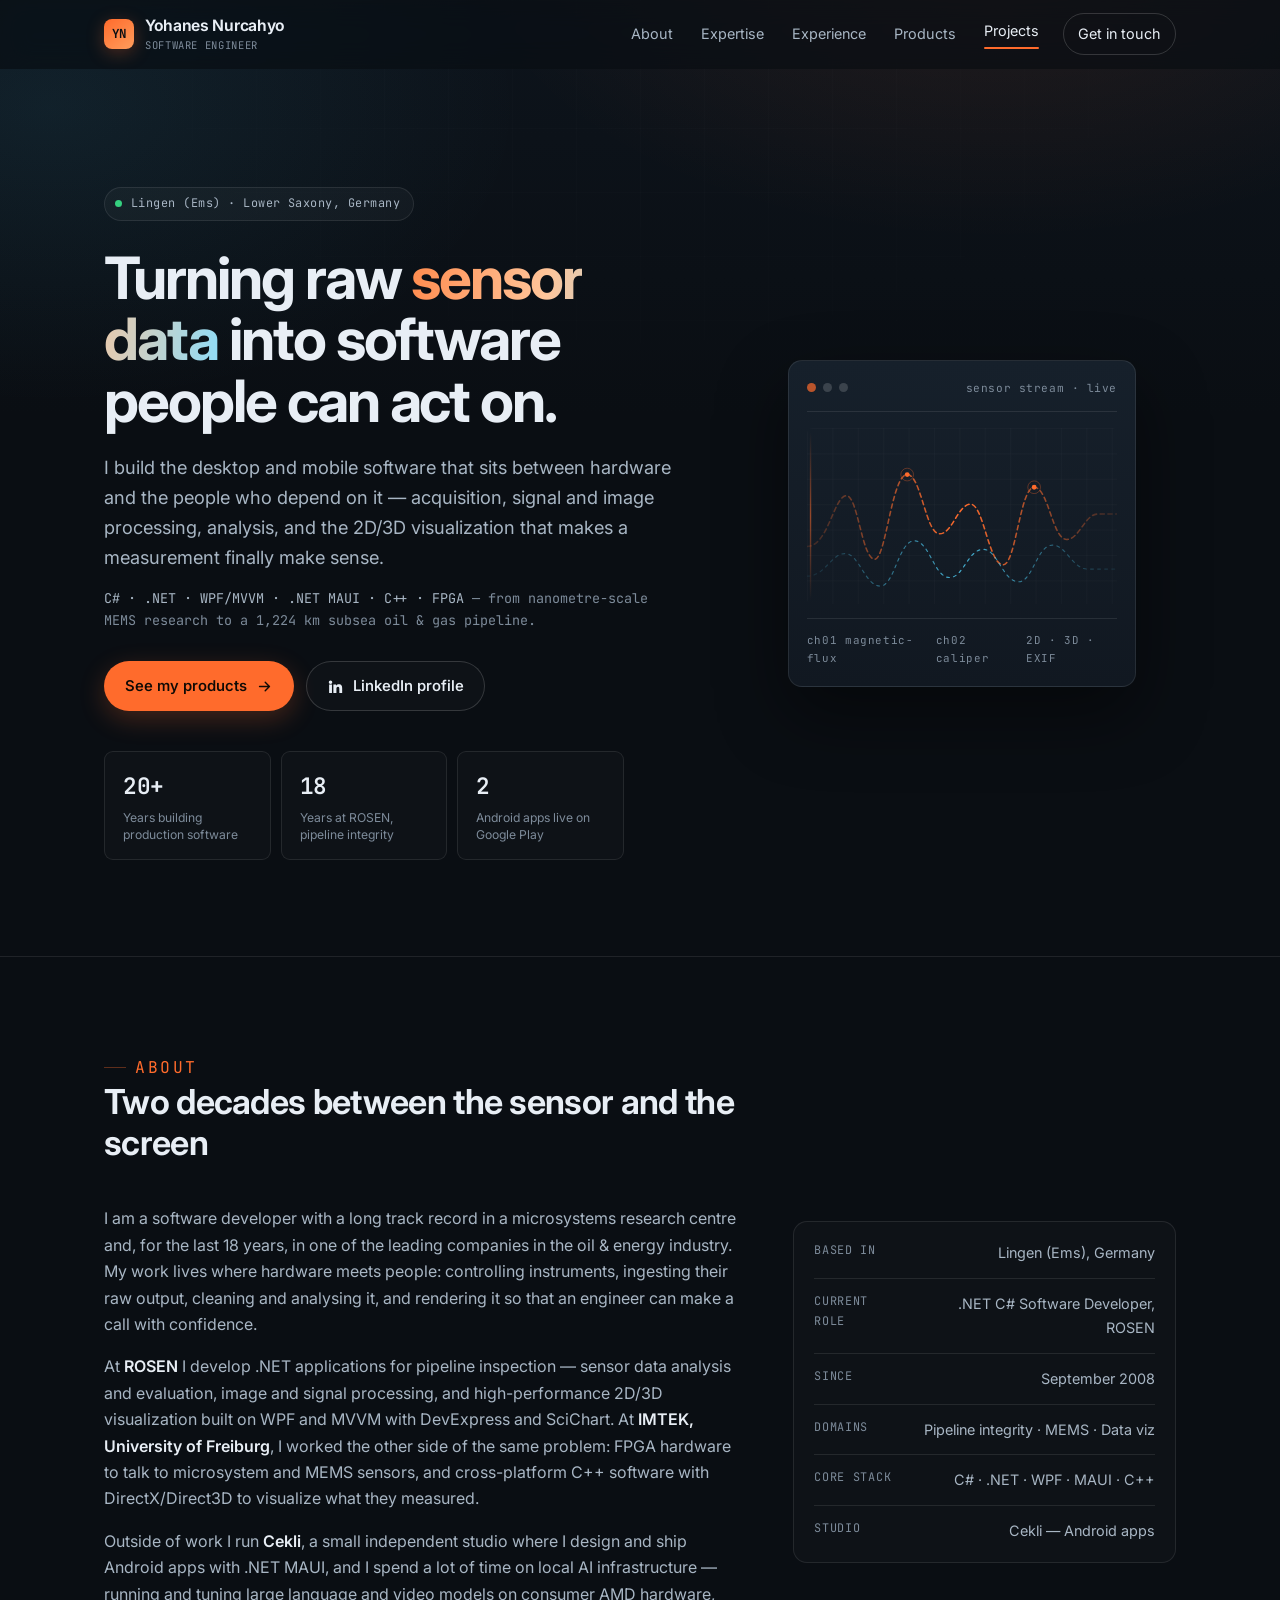
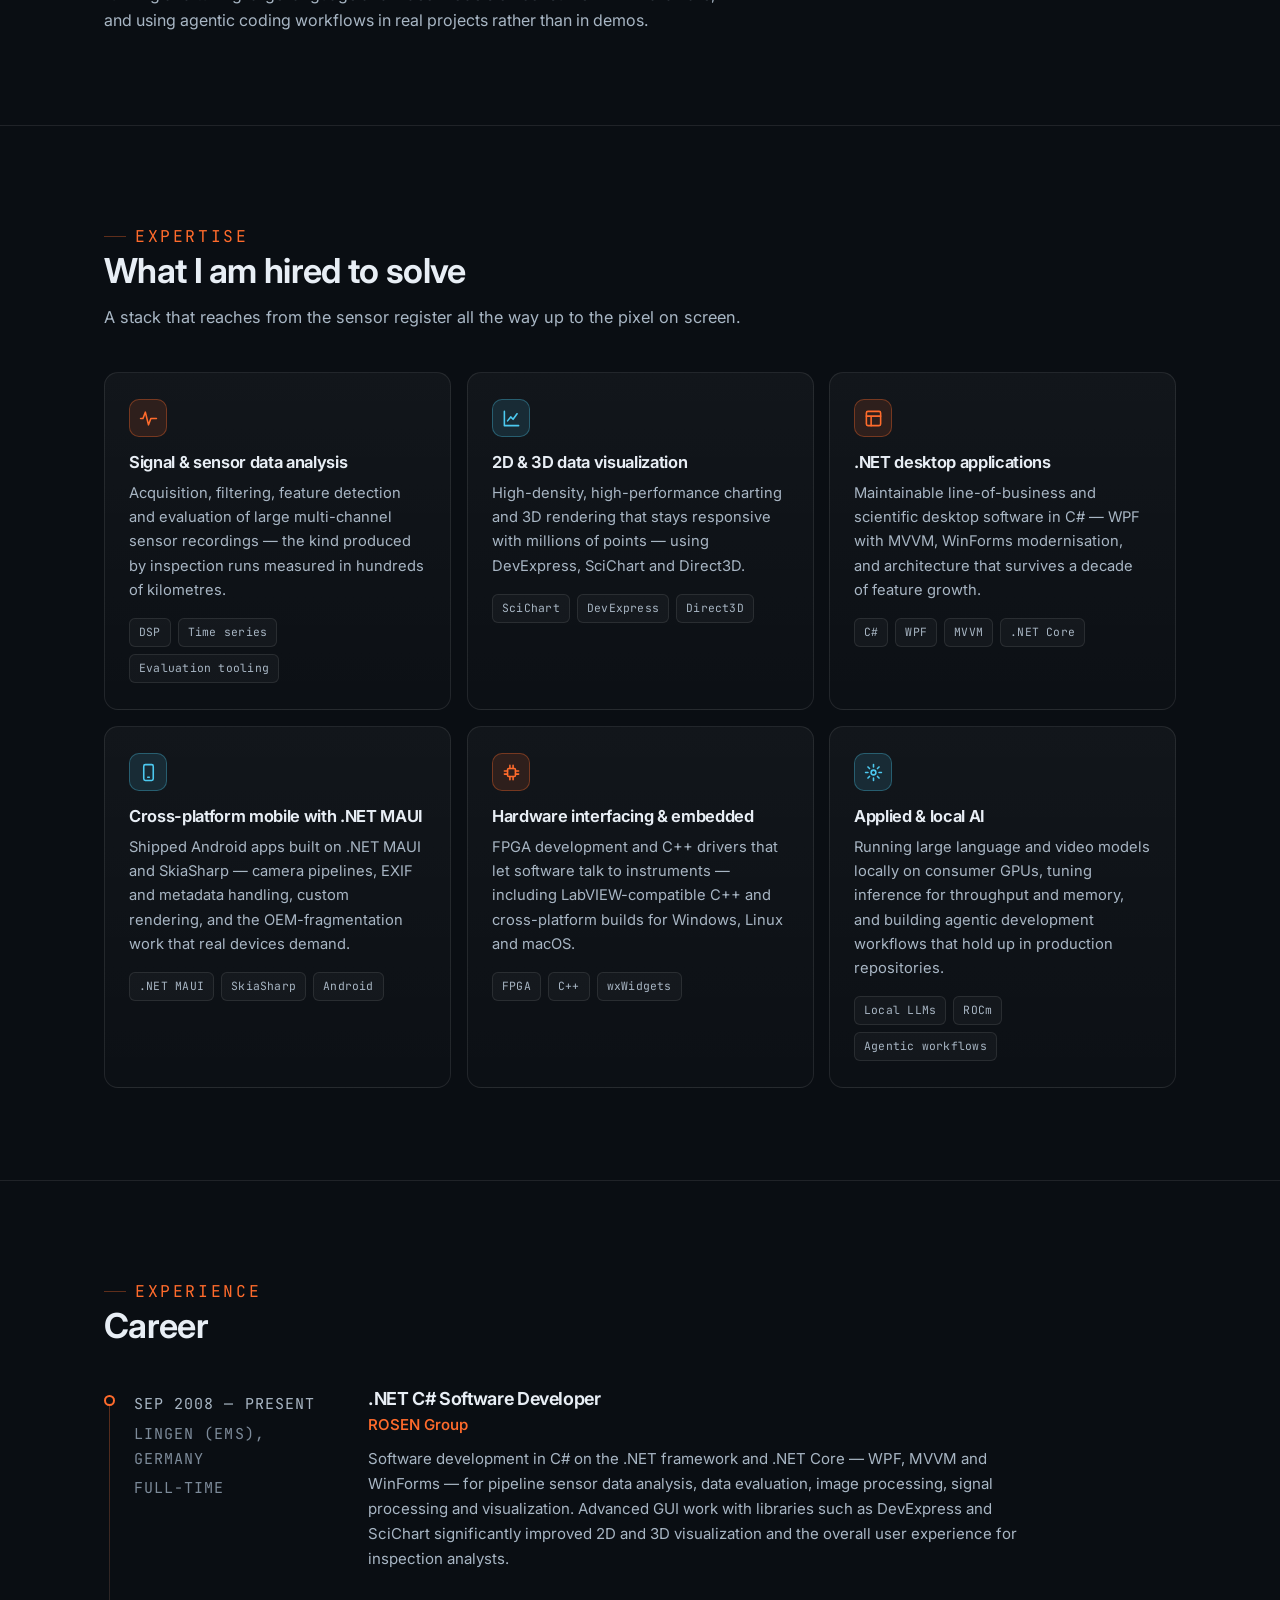
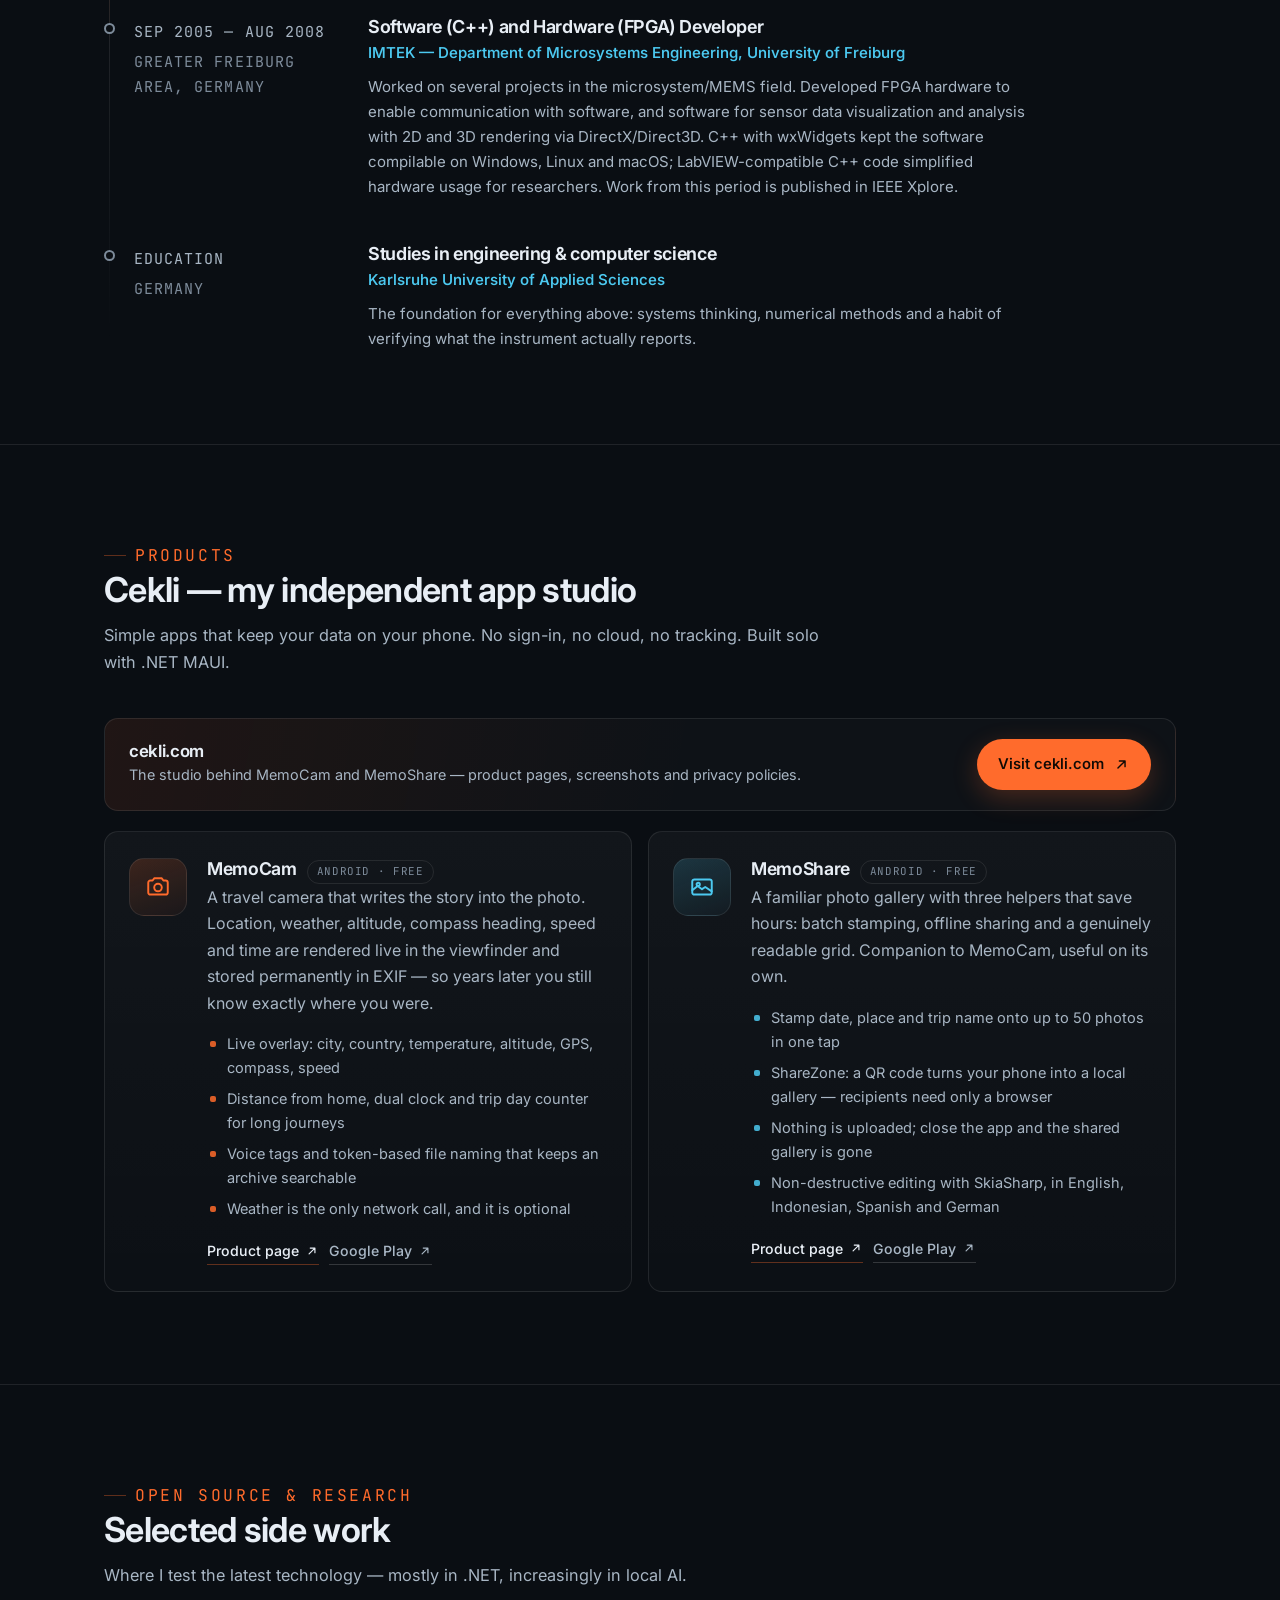
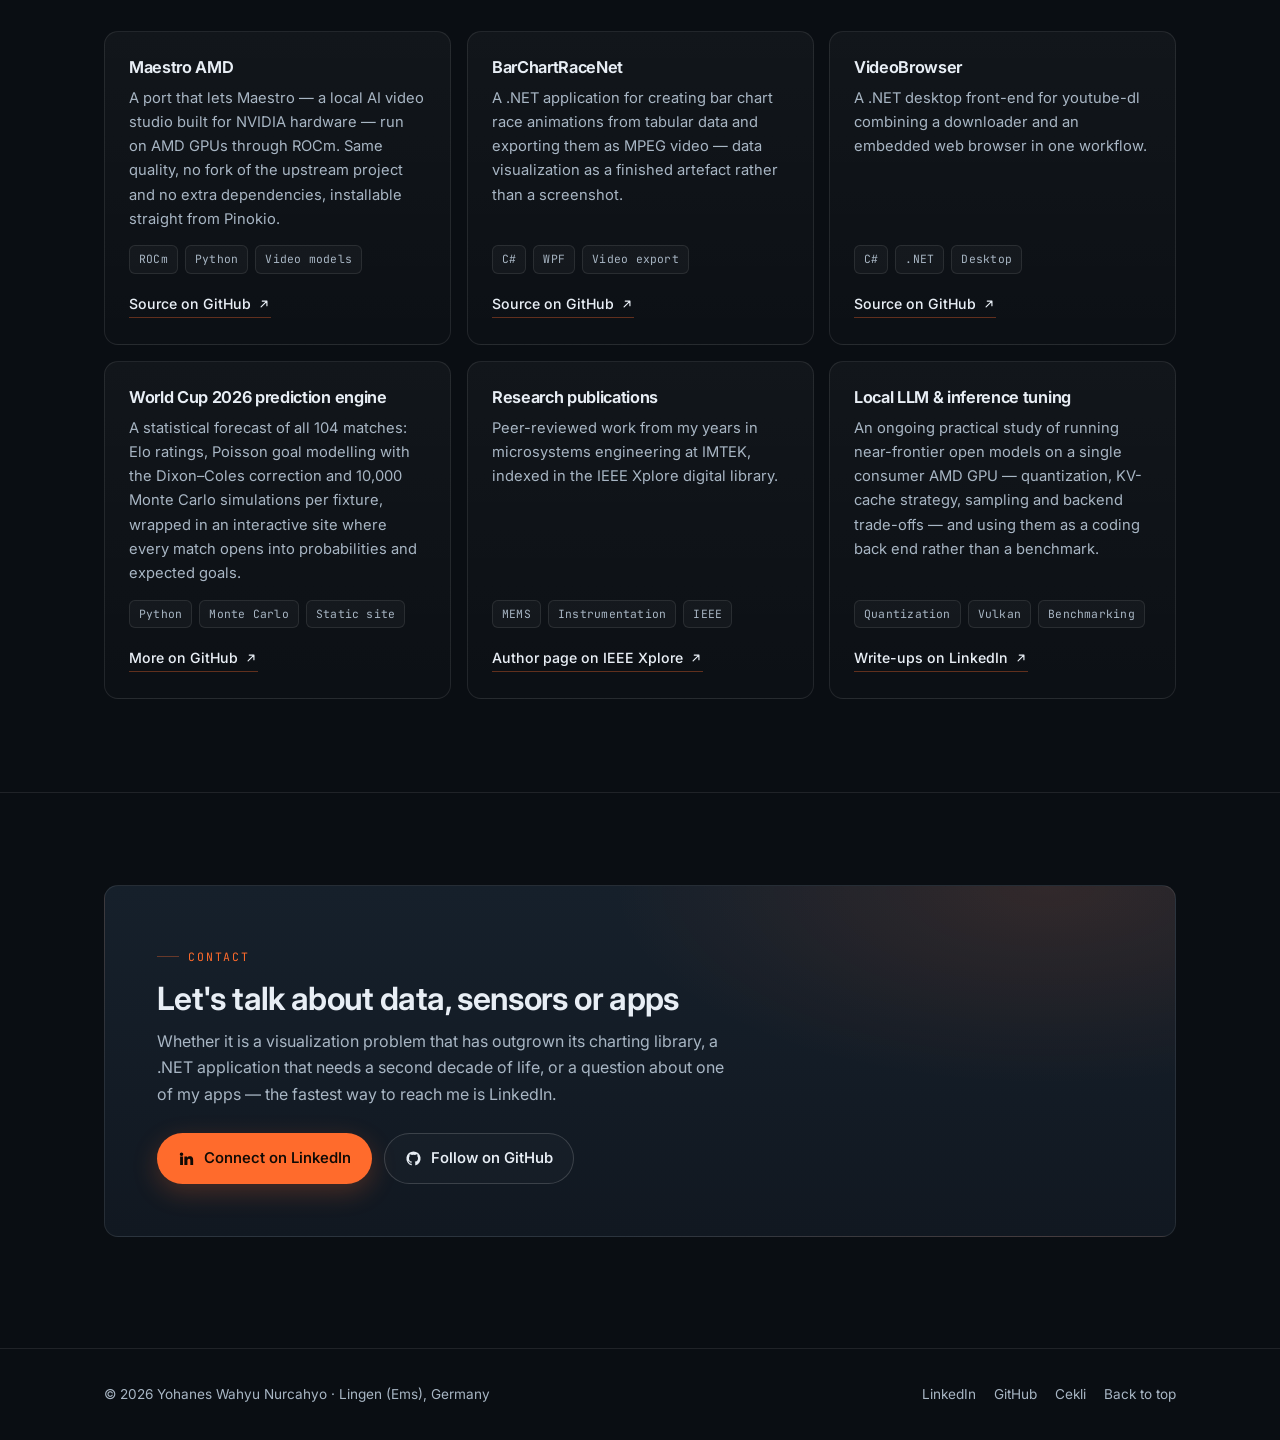
==== docs/index.html @ afea4da3 "Move site into docs/ to match the Pages publishing folder" ====
<!DOCTYPE html>
<html lang="en">
<head>
<meta charset="utf-8">
<meta name="viewport" content="width=device-width, initial-scale=1">
<title>Yohanes Wahyu Nurcahyo — Software Engineer | Data Analytics &amp; Visualization</title>
<meta name="description" content="Yohanes Wahyu Nurcahyo is a software engineer in Lingen (Ems), Germany, with 20+ years in sensor data analysis, signal and image processing, and 2D/3D data visualization with .NET and C#. Creator of the Cekli apps MemoCam and MemoShare.">
<meta name="author" content="Yohanes Wahyu Nurcahyo">
<meta name="theme-color" content="#0a0e13">
<link rel="canonical" href="https://yohanesnurcahyo.com/">

<meta property="og:type" content="website">
<meta property="og:site_name" content="Yohanes Wahyu Nurcahyo">
<meta property="og:title" content="Yohanes Wahyu Nurcahyo — Software Engineer">
<meta property="og:description" content="20+ years turning raw sensor data into software people can act on — from MEMS microsystems to 1,224 km subsea pipeline inspection.">
<meta property="og:url" content="https://yohanesnurcahyo.com/">
<meta name="twitter:card" content="summary_large_image">
<meta name="twitter:title" content="Yohanes Wahyu Nurcahyo — Software Engineer">
<meta name="twitter:description" content="20+ years turning raw sensor data into software people can act on.">

<link rel="icon" href="favicon.svg" type="image/svg+xml">
<link rel="apple-touch-icon" href="favicon.svg">

<link rel="preconnect" href="https://fonts.googleapis.com">
<link rel="preconnect" href="https://fonts.gstatic.com" crossorigin>
<link rel="stylesheet" href="https://fonts.googleapis.com/css2?family=Inter:wght@400;500;600;700&family=JetBrains+Mono:wght@400;500&display=swap">
<link rel="stylesheet" href="styles.css">

<script type="application/ld+json">
{
  "@context": "https://schema.org",
  "@type": "Person",
  "name": "Yohanes Wahyu Nurcahyo",
  "url": "https://yohanesnurcahyo.com/",
  "jobTitle": ".NET C# Software Developer",
  "description": "Software engineer specialising in sensor data analysis, signal and image processing, and 2D/3D data visualization.",
  "address": { "@type": "PostalAddress", "addressLocality": "Lingen (Ems)", "addressRegion": "Lower Saxony", "addressCountry": "DE" },
  "worksFor": { "@type": "Organization", "name": "ROSEN Group" },
  "alumniOf": [
    { "@type": "CollegeOrUniversity", "name": "Karlsruhe University of Applied Sciences" },
    { "@type": "Organization", "name": "IMTEK — Department of Microsystems Engineering, University of Freiburg" }
  ],
  "knowsAbout": ["C#", ".NET", "WPF", "MVVM", ".NET MAUI", "Signal Processing", "Digital Image Processing", "Data Visualization", "C++", "FPGA", "Local LLM inference"],
  "sameAs": [
    "https://www.linkedin.com/in/ynurcahyo/",
    "https://github.com/yoyokits",
    "https://www.cekli.com/",
    "https://ieeexplore.ieee.org/author/37831440200"
  ]
}
</script>
</head>
<body>
<a class="skip-link" href="#main">Skip to content</a>

<header class="site-header" id="siteHeader">
  <div class="wrap">
    <a class="brand" href="#top" aria-label="Yohanes Wahyu Nurcahyo — home">
      <span class="brand-mark" aria-hidden="true">YN</span>
      <span class="brand-text">Yohanes Nurcahyo<small>Software Engineer</small></span>
    </a>

    <button class="nav-toggle" id="navToggle" aria-expanded="false" aria-controls="primaryNav" aria-label="Toggle navigation">
      <span></span>
    </button>

    <nav class="nav" id="primaryNav" aria-label="Primary">
      <a href="#about">About</a>
      <a href="#expertise">Expertise</a>
      <a href="#experience">Experience</a>
      <a href="#products">Products</a>
      <a href="#projects">Projects</a>
      <a class="nav-cta" href="#contact">Get in touch</a>
    </nav>
  </div>
</header>

<main id="main">

  <!-- ===================== HERO ===================== -->
  <section class="hero" id="top">
    <div class="wrap hero-grid">
      <div>
        <p class="status"><span class="dot" aria-hidden="true"></span> Lingen (Ems) · Lower Saxony, Germany</p>

        <h1>Turning raw <span class="grad">sensor data</span> into software people can act on.</h1>

        <p class="hero-lede">
          I build the desktop and mobile software that sits between hardware and the people who
          depend on it — acquisition, signal and image processing, analysis, and the 2D/3D
          visualization that makes a measurement finally make sense.
        </p>

        <p class="hero-sub">
          <span>C# · .NET · WPF/MVVM · .NET MAUI · C++ · FPGA</span> — from nanometre-scale MEMS
          research to a 1,224 km subsea oil &amp; gas pipeline.
        </p>

        <div class="actions">
          <a class="btn btn-primary" href="#products">
            See my products
            <svg viewBox="0 0 24 24" fill="none" stroke="currentColor" stroke-width="2" stroke-linecap="round" stroke-linejoin="round" aria-hidden="true"><path d="M5 12h14M13 6l6 6-6 6"/></svg>
          </a>
          <a class="btn btn-ghost" href="https://www.linkedin.com/in/ynurcahyo/" target="_blank" rel="noopener">
            <svg viewBox="0 0 24 24" fill="currentColor" aria-hidden="true"><path d="M4.98 3.5a2.5 2.5 0 1 1 0 5 2.5 2.5 0 0 1 0-5zM3 9h4v12H3zM9 9h3.8v1.65h.05c.53-.95 1.83-1.95 3.77-1.95 4.03 0 4.78 2.5 4.78 5.75V21h-4v-5.6c0-1.34-.03-3.06-1.9-3.06-1.9 0-2.2 1.45-2.2 2.96V21H9z"/></svg>
            LinkedIn profile
          </a>
        </div>

        <div class="stats">
          <div class="stat"><b>20+</b><span>Years building production software</span></div>
          <div class="stat"><b>18</b><span>Years at ROSEN, pipeline integrity</span></div>
          <div class="stat"><b>2</b><span>Android apps live on Google Play</span></div>
        </div>
      </div>

      <figure class="hero-visual" aria-labelledby="visCaption">
        <div class="vis-bar" aria-hidden="true">
          <i></i><i></i><i></i>
          <em>sensor&nbsp;stream · live</em>
        </div>

        <svg class="scan" viewBox="0 0 440 250" role="img" aria-label="Stylised illustration of two sensor signal traces being scanned across a measurement grid">
          <defs>
            <linearGradient id="gTrace" x1="0" y1="0" x2="1" y2="0">
              <stop offset="0%" stop-color="#ff6b2c" stop-opacity="0.15"/>
              <stop offset="50%" stop-color="#ff6b2c"/>
              <stop offset="100%" stop-color="#ff6b2c" stop-opacity="0.15"/>
            </linearGradient>
            <linearGradient id="gTrace2" x1="0" y1="0" x2="1" y2="0">
              <stop offset="0%" stop-color="#4cc9f0" stop-opacity="0.1"/>
              <stop offset="50%" stop-color="#4cc9f0"/>
              <stop offset="100%" stop-color="#4cc9f0" stop-opacity="0.1"/>
            </linearGradient>
            <linearGradient id="gSweep" x1="0" y1="0" x2="0" y2="1">
              <stop offset="0%" stop-color="#ff6b2c" stop-opacity="0"/>
              <stop offset="50%" stop-color="#ff6b2c" stop-opacity="0.55"/>
              <stop offset="100%" stop-color="#ff6b2c" stop-opacity="0"/>
            </linearGradient>
            <pattern id="pGrid" width="36" height="36" patternUnits="userSpaceOnUse">
              <path d="M36 0H0v36" fill="none" stroke="rgba(255,255,255,0.06)" stroke-width="1"/>
            </pattern>
          </defs>

          <rect x="0" y="0" width="440" height="250" fill="url(#pGrid)" rx="8"/>

          <path class="trace-1" d="M0 168 C 30 168, 38 96, 56 96 C 72 96, 78 186, 96 186 C 112 186, 120 66, 142 66 C 162 66, 168 150, 188 150 C 206 150, 214 108, 232 108 C 250 108, 258 194, 278 194 C 296 194, 302 84, 322 84 C 342 84, 348 158, 368 158 C 386 158, 394 122, 412 122 L 440 122"
                fill="none" stroke="url(#gTrace)" stroke-width="2.2" stroke-linecap="round" stroke-dasharray="6 5"/>

          <path class="trace-2" d="M0 210 C 26 210, 34 178, 54 178 C 74 178, 82 224, 104 224 C 124 224, 130 160, 152 160 C 174 160, 180 212, 202 212 C 222 212, 228 172, 250 172 C 270 172, 278 218, 300 218 C 320 218, 326 166, 348 166 C 368 166, 376 200, 398 200 L 440 200"
                fill="none" stroke="url(#gTrace2)" stroke-width="1.6" stroke-linecap="round" stroke-dasharray="4 6" opacity="0.85"/>

          <g fill="#ff6b2c">
            <circle cx="142" cy="66" r="3.4"/><circle cx="322" cy="84" r="3.4"/>
          </g>
          <g fill="none" stroke="rgba(255,107,44,0.45)" stroke-width="1">
            <circle cx="142" cy="66" r="9"/><circle cx="322" cy="84" r="9"/>
          </g>

          <rect class="sweep" x="4" y="6" width="2" height="238" fill="url(#gSweep)"/>
        </svg>

        <figcaption id="visCaption">
          <span>ch01 magnetic-flux</span><span>ch02 caliper</span><span>2D · 3D · EXIF</span>
        </figcaption>
      </figure>
    </div>
  </section>

  <!-- ===================== ABOUT ===================== -->
  <section class="section" id="about">
    <div class="wrap">
      <div class="section-head">
        <p class="eyebrow">About</p>
        <h2>Two decades between the sensor and the screen</h2>
      </div>

      <div class="about-grid">
        <div class="about-body">
          <p>
            I am a software developer with a long track record in a microsystems research centre and,
            for the last 18 years, in one of the leading companies in the oil &amp; energy industry.
            My work lives where hardware meets people: controlling instruments, ingesting their raw
            output, cleaning and analysing it, and rendering it so that an engineer can make a call
            with confidence.
          </p>
          <p>
            At <strong>ROSEN</strong> I develop .NET applications for pipeline inspection — sensor data
            analysis and evaluation, image and signal processing, and high-performance 2D/3D
            visualization built on WPF and MVVM with DevExpress and SciChart. At
            <strong>IMTEK, University of Freiburg</strong>, I worked the other side of the same problem:
            FPGA hardware to talk to microsystem and MEMS sensors, and cross-platform C++ software with
            DirectX/Direct3D to visualize what they measured.
          </p>
          <p>
            Outside of work I run <strong>Cekli</strong>, a small independent studio where I design and
            ship Android apps with .NET MAUI, and I spend a lot of time on local AI infrastructure —
            running and tuning large language and video models on consumer AMD hardware, and using
            agentic coding workflows in real projects rather than in demos.
          </p>
        </div>

        <dl class="facts">
          <div><dt>Based in</dt><dd>Lingen (Ems), Germany</dd></div>
          <div><dt>Current role</dt><dd>.NET C# Software Developer, ROSEN</dd></div>
          <div><dt>Since</dt><dd>September 2008</dd></div>
          <div><dt>Domains</dt><dd>Pipeline integrity · MEMS · Data viz</dd></div>
          <div><dt>Core stack</dt><dd>C# · .NET · WPF · MAUI · C++</dd></div>
          <div><dt>Studio</dt><dd>Cekli — Android apps</dd></div>
        </dl>
      </div>
    </div>
  </section>

  <!-- ===================== EXPERTISE ===================== -->
  <section class="section" id="expertise">
    <div class="wrap">
      <div class="section-head">
        <p class="eyebrow">Expertise</p>
        <h2>What I am hired to solve</h2>
        <p>A stack that reaches from the sensor register all the way up to the pixel on screen.</p>
      </div>

      <div class="cards">
        <article class="card reveal">
          <div class="card-icon" aria-hidden="true"><svg viewBox="0 0 24 24" fill="none" stroke="currentColor" stroke-width="2" stroke-linecap="round" stroke-linejoin="round"><path d="M2 12h3l3-8 4 16 3-8h7"/></svg></div>
          <h3>Signal &amp; sensor data analysis</h3>
          <p>Acquisition, filtering, feature detection and evaluation of large multi-channel sensor recordings — the kind produced by inspection runs measured in hundreds of kilometres.</p>
          <div class="tags"><span class="tag">DSP</span><span class="tag">Time series</span><span class="tag">Evaluation tooling</span></div>
        </article>

        <article class="card alt reveal">
          <div class="card-icon" aria-hidden="true"><svg viewBox="0 0 24 24" fill="none" stroke="currentColor" stroke-width="2" stroke-linecap="round" stroke-linejoin="round"><path d="M3 3v18h18"/><path d="M7 15l4-5 3 3 5-7"/></svg></div>
          <h3>2D &amp; 3D data visualization</h3>
          <p>High-density, high-performance charting and 3D rendering that stays responsive with millions of points — using DevExpress, SciChart and Direct3D.</p>
          <div class="tags"><span class="tag">SciChart</span><span class="tag">DevExpress</span><span class="tag">Direct3D</span></div>
        </article>

        <article class="card reveal">
          <div class="card-icon" aria-hidden="true"><svg viewBox="0 0 24 24" fill="none" stroke="currentColor" stroke-width="2" stroke-linecap="round" stroke-linejoin="round"><rect x="3" y="3" width="18" height="18" rx="2"/><path d="M3 9h18M9 21V9"/></svg></div>
          <h3>.NET desktop applications</h3>
          <p>Maintainable line-of-business and scientific desktop software in C# — WPF with MVVM, WinForms modernisation, and architecture that survives a decade of feature growth.</p>
          <div class="tags"><span class="tag">C#</span><span class="tag">WPF</span><span class="tag">MVVM</span><span class="tag">.NET Core</span></div>
        </article>

        <article class="card alt reveal">
          <div class="card-icon" aria-hidden="true"><svg viewBox="0 0 24 24" fill="none" stroke="currentColor" stroke-width="2" stroke-linecap="round" stroke-linejoin="round"><rect x="6" y="2" width="12" height="20" rx="2"/><path d="M11 18h2"/></svg></div>
          <h3>Cross-platform mobile with .NET MAUI</h3>
          <p>Shipped Android apps built on .NET MAUI and SkiaSharp — camera pipelines, EXIF and metadata handling, custom rendering, and the OEM-fragmentation work that real devices demand.</p>
          <div class="tags"><span class="tag">.NET MAUI</span><span class="tag">SkiaSharp</span><span class="tag">Android</span></div>
        </article>

        <article class="card reveal">
          <div class="card-icon" aria-hidden="true"><svg viewBox="0 0 24 24" fill="none" stroke="currentColor" stroke-width="2" stroke-linecap="round" stroke-linejoin="round"><rect x="7" y="7" width="10" height="10" rx="1.5"/><path d="M10 3v4M14 3v4M10 17v4M14 17v4M3 10h4M3 14h4M17 10h4M17 14h4"/></svg></div>
          <h3>Hardware interfacing &amp; embedded</h3>
          <p>FPGA development and C++ drivers that let software talk to instruments — including LabVIEW-compatible C++ and cross-platform builds for Windows, Linux and macOS.</p>
          <div class="tags"><span class="tag">FPGA</span><span class="tag">C++</span><span class="tag">wxWidgets</span></div>
        </article>

        <article class="card alt reveal">
          <div class="card-icon" aria-hidden="true"><svg viewBox="0 0 24 24" fill="none" stroke="currentColor" stroke-width="2" stroke-linecap="round" stroke-linejoin="round"><circle cx="12" cy="12" r="3"/><path d="M12 2v3M12 19v3M2 12h3M19 12h3M5 5l2 2M17 17l2 2M19 5l-2 2M7 17l-2 2"/></svg></div>
          <h3>Applied &amp; local AI</h3>
          <p>Running large language and video models locally on consumer GPUs, tuning inference for throughput and memory, and building agentic development workflows that hold up in production repositories.</p>
          <div class="tags"><span class="tag">Local LLMs</span><span class="tag">ROCm</span><span class="tag">Agentic workflows</span></div>
        </article>
      </div>
    </div>
  </section>

  <!-- ===================== EXPERIENCE ===================== -->
  <section class="section" id="experience">
    <div class="wrap">
      <div class="section-head">
        <p class="eyebrow">Experience</p>
        <h2>Career</h2>
      </div>

      <div class="timeline">
        <article class="tl-item reveal">
          <p class="tl-meta"><span>Sep 2008 — Present</span><span>Lingen (Ems), Germany</span><span>Full-time</span></p>
          <div class="tl-body">
            <h3>.NET C# Software Developer</h3>
            <p class="tl-org">ROSEN Group</p>
            <p>
              Software development in C# on the .NET framework and .NET Core — WPF, MVVM and WinForms —
              for pipeline sensor data analysis, data evaluation, image processing, signal processing and
              visualization. Advanced GUI work with libraries such as DevExpress and SciChart significantly
              improved 2D and 3D visualization and the overall user experience for inspection analysts.
            </p>
          </div>
        </article>

        <article class="tl-item past reveal">
          <p class="tl-meta"><span>Sep 2005 — Aug 2008</span><span>Greater Freiburg Area, Germany</span></p>
          <div class="tl-body">
            <h3>Software (C++) and Hardware (FPGA) Developer</h3>
            <p class="tl-org">IMTEK — Department of Microsystems Engineering, University of Freiburg</p>
            <p>
              Worked on several projects in the microsystem/MEMS field. Developed FPGA hardware to enable
              communication with software, and software for sensor data visualization and analysis with 2D
              and 3D rendering via DirectX/Direct3D. C++ with wxWidgets kept the software compilable on
              Windows, Linux and macOS; LabVIEW-compatible C++ code simplified hardware usage for
              researchers. Work from this period is published in IEEE Xplore.
            </p>
          </div>
        </article>

        <article class="tl-item past reveal">
          <p class="tl-meta"><span>Education</span><span>Germany</span></p>
          <div class="tl-body">
            <h3>Studies in engineering &amp; computer science</h3>
            <p class="tl-org">Karlsruhe University of Applied Sciences</p>
            <p>The foundation for everything above: systems thinking, numerical methods and a habit of verifying what the instrument actually reports.</p>
          </div>
        </article>
      </div>
    </div>
  </section>

  <!-- ===================== PRODUCTS ===================== -->
  <section class="section" id="products">
    <div class="wrap">
      <div class="section-head">
        <p class="eyebrow">Products</p>
        <h2>Cekli — my independent app studio</h2>
        <p>Simple apps that keep your data on your phone. No sign-in, no cloud, no tracking. Built solo with .NET MAUI.</p>
      </div>

      <div class="studio-bar reveal">
        <div>
          <h3>cekli.com</h3>
          <p>The studio behind MemoCam and MemoShare — product pages, screenshots and privacy policies.</p>
        </div>
        <a class="btn btn-primary" href="https://www.cekli.com" target="_blank" rel="noopener">
          Visit cekli.com
          <svg viewBox="0 0 24 24" fill="none" stroke="currentColor" stroke-width="2" stroke-linecap="round" stroke-linejoin="round" aria-hidden="true"><path d="M7 17 17 7M9 7h8v8"/></svg>
        </a>
      </div>

      <div class="cards">
        <article class="product reveal">
          <div class="p-icon" aria-hidden="true">
            <svg viewBox="0 0 24 24" fill="none" stroke="currentColor" stroke-width="1.8" stroke-linecap="round" stroke-linejoin="round"><path d="M3 8a2 2 0 0 1 2-2h2l1.5-2h7L17 6h2a2 2 0 0 1 2 2v9a2 2 0 0 1-2 2H5a2 2 0 0 1-2-2z"/><circle cx="12" cy="12.5" r="3.5"/></svg>
          </div>
          <div>
            <div class="p-title">
              <h3>MemoCam</h3>
              <span class="pill">Android · Free</span>
            </div>
            <p>A travel camera that writes the story into the photo. Location, weather, altitude, compass heading, speed and time are rendered live in the viewfinder and stored permanently in EXIF — so years later you still know exactly where you were.</p>
            <ul>
              <li>Live overlay: city, country, temperature, altitude, GPS, compass, speed</li>
              <li>Distance from home, dual clock and trip day counter for long journeys</li>
              <li>Voice tags and token-based file naming that keeps an archive searchable</li>
              <li>Weather is the only network call, and it is optional</li>
            </ul>
            <div class="p-links">
              <a class="link-inline" href="https://cekli.com/memocam/index.html" target="_blank" rel="noopener">Product page
                <svg viewBox="0 0 24 24" fill="none" stroke="currentColor" stroke-width="2" stroke-linecap="round" stroke-linejoin="round" aria-hidden="true"><path d="M7 17 17 7M9 7h8v8"/></svg></a>
              <a class="link-inline link-muted" href="https://play.google.com/store/apps/details?id=com.cekli.memocam" target="_blank" rel="noopener">Google Play
                <svg viewBox="0 0 24 24" fill="none" stroke="currentColor" stroke-width="2" stroke-linecap="round" stroke-linejoin="round" aria-hidden="true"><path d="M7 17 17 7M9 7h8v8"/></svg></a>
            </div>
          </div>
        </article>

        <article class="product cyan reveal">
          <div class="p-icon" aria-hidden="true">
            <svg viewBox="0 0 24 24" fill="none" stroke="currentColor" stroke-width="1.8" stroke-linecap="round" stroke-linejoin="round"><rect x="3" y="5" width="18" height="14" rx="2"/><path d="m3 15 5-4 4 3 3-2 6 4"/><circle cx="8.5" cy="9.5" r="1.5"/></svg>
          </div>
          <div>
            <div class="p-title">
              <h3>MemoShare</h3>
              <span class="pill">Android · Free</span>
            </div>
            <p>A familiar photo gallery with three helpers that save hours: batch stamping, offline sharing and a genuinely readable grid. Companion to MemoCam, useful on its own.</p>
            <ul>
              <li>Stamp date, place and trip name onto up to 50 photos in one tap</li>
              <li>ShareZone: a QR code turns your phone into a local gallery — recipients need only a browser</li>
              <li>Nothing is uploaded; close the app and the shared gallery is gone</li>
              <li>Non-destructive editing with SkiaSharp, in English, Indonesian, Spanish and German</li>
            </ul>
            <div class="p-links">
              <a class="link-inline" href="https://cekli.com/memoshare/index.html" target="_blank" rel="noopener">Product page
                <svg viewBox="0 0 24 24" fill="none" stroke="currentColor" stroke-width="2" stroke-linecap="round" stroke-linejoin="round" aria-hidden="true"><path d="M7 17 17 7M9 7h8v8"/></svg></a>
              <a class="link-inline link-muted" href="https://play.google.com/store/apps/details?id=com.cekli.memoshare" target="_blank" rel="noopener">Google Play
                <svg viewBox="0 0 24 24" fill="none" stroke="currentColor" stroke-width="2" stroke-linecap="round" stroke-linejoin="round" aria-hidden="true"><path d="M7 17 17 7M9 7h8v8"/></svg></a>
            </div>
          </div>
        </article>
      </div>
    </div>
  </section>

  <!-- ===================== PROJECTS ===================== -->
  <section class="section" id="projects">
    <div class="wrap">
      <div class="section-head">
        <p class="eyebrow">Open source &amp; research</p>
        <h2>Selected side work</h2>
        <p>Where I test the latest technology — mostly in .NET, increasingly in local AI.</p>
      </div>

      <div class="cards">
        <article class="card proj reveal">
          <h3>Maestro AMD</h3>
          <p>A port that lets Maestro — a local AI video studio built for NVIDIA hardware — run on AMD GPUs through ROCm. Same quality, no fork of the upstream project and no extra dependencies, installable straight from Pinokio.</p>
          <div class="tags"><span class="tag">ROCm</span><span class="tag">Python</span><span class="tag">Video models</span></div>
          <div class="proj-link"><a class="link-inline" href="https://github.com/yoyokits/maestro-amd" target="_blank" rel="noopener">Source on GitHub
            <svg viewBox="0 0 24 24" fill="none" stroke="currentColor" stroke-width="2" stroke-linecap="round" stroke-linejoin="round" aria-hidden="true"><path d="M7 17 17 7M9 7h8v8"/></svg></a></div>
        </article>

        <article class="card proj alt reveal">
          <h3>BarChartRaceNet</h3>
          <p>A .NET application for creating bar chart race animations from tabular data and exporting them as MPEG video — data visualization as a finished artefact rather than a screenshot.</p>
          <div class="tags"><span class="tag">C#</span><span class="tag">WPF</span><span class="tag">Video export</span></div>
          <div class="proj-link"><a class="link-inline" href="https://github.com/yoyokits/BarChartRaceNet" target="_blank" rel="noopener">Source on GitHub
            <svg viewBox="0 0 24 24" fill="none" stroke="currentColor" stroke-width="2" stroke-linecap="round" stroke-linejoin="round" aria-hidden="true"><path d="M7 17 17 7M9 7h8v8"/></svg></a></div>
        </article>

        <article class="card proj reveal">
          <h3>VideoBrowser</h3>
          <p>A .NET desktop front-end for youtube-dl combining a downloader and an embedded web browser in one workflow.</p>
          <div class="tags"><span class="tag">C#</span><span class="tag">.NET</span><span class="tag">Desktop</span></div>
          <div class="proj-link"><a class="link-inline" href="https://github.com/yoyokits/VideoBrowser" target="_blank" rel="noopener">Source on GitHub
            <svg viewBox="0 0 24 24" fill="none" stroke="currentColor" stroke-width="2" stroke-linecap="round" stroke-linejoin="round" aria-hidden="true"><path d="M7 17 17 7M9 7h8v8"/></svg></a></div>
        </article>

        <article class="card proj alt reveal">
          <h3>World Cup 2026 prediction engine</h3>
          <p>A statistical forecast of all 104 matches: Elo ratings, Poisson goal modelling with the Dixon–Coles correction and 10,000 Monte Carlo simulations per fixture, wrapped in an interactive site where every match opens into probabilities and expected goals.</p>
          <div class="tags"><span class="tag">Python</span><span class="tag">Monte Carlo</span><span class="tag">Static site</span></div>
          <div class="proj-link"><a class="link-inline" href="https://github.com/yoyokits" target="_blank" rel="noopener">More on GitHub
            <svg viewBox="0 0 24 24" fill="none" stroke="currentColor" stroke-width="2" stroke-linecap="round" stroke-linejoin="round" aria-hidden="true"><path d="M7 17 17 7M9 7h8v8"/></svg></a></div>
        </article>

        <article class="card proj reveal">
          <h3>Research publications</h3>
          <p>Peer-reviewed work from my years in microsystems engineering at IMTEK, indexed in the IEEE Xplore digital library.</p>
          <div class="tags"><span class="tag">MEMS</span><span class="tag">Instrumentation</span><span class="tag">IEEE</span></div>
          <div class="proj-link"><a class="link-inline" href="https://ieeexplore.ieee.org/author/37831440200" target="_blank" rel="noopener">Author page on IEEE Xplore
            <svg viewBox="0 0 24 24" fill="none" stroke="currentColor" stroke-width="2" stroke-linecap="round" stroke-linejoin="round" aria-hidden="true"><path d="M7 17 17 7M9 7h8v8"/></svg></a></div>
        </article>

        <article class="card proj alt reveal">
          <h3>Local LLM &amp; inference tuning</h3>
          <p>An ongoing practical study of running near-frontier open models on a single consumer AMD GPU — quantization, KV-cache strategy, sampling and backend trade-offs — and using them as a coding back end rather than a benchmark.</p>
          <div class="tags"><span class="tag">Quantization</span><span class="tag">Vulkan</span><span class="tag">Benchmarking</span></div>
          <div class="proj-link"><a class="link-inline" href="https://www.linkedin.com/in/ynurcahyo/recent-activity/all/" target="_blank" rel="noopener">Write-ups on LinkedIn
            <svg viewBox="0 0 24 24" fill="none" stroke="currentColor" stroke-width="2" stroke-linecap="round" stroke-linejoin="round" aria-hidden="true"><path d="M7 17 17 7M9 7h8v8"/></svg></a></div>
        </article>
      </div>
    </div>
  </section>

  <!-- ===================== CONTACT ===================== -->
  <section class="section" id="contact">
    <div class="wrap">
      <div class="contact-panel reveal">
        <p class="eyebrow">Contact</p>
        <h2>Let's talk about data, sensors or apps</h2>
        <p>
          Whether it is a visualization problem that has outgrown its charting library, a .NET
          application that needs a second decade of life, or a question about one of my apps — the
          fastest way to reach me is LinkedIn.
        </p>
        <div class="contact-links">
          <a class="btn btn-primary" href="https://www.linkedin.com/in/ynurcahyo/" target="_blank" rel="noopener">
            <svg viewBox="0 0 24 24" fill="currentColor" aria-hidden="true"><path d="M4.98 3.5a2.5 2.5 0 1 1 0 5 2.5 2.5 0 0 1 0-5zM3 9h4v12H3zM9 9h3.8v1.65h.05c.53-.95 1.83-1.95 3.77-1.95 4.03 0 4.78 2.5 4.78 5.75V21h-4v-5.6c0-1.34-.03-3.06-1.9-3.06-1.9 0-2.2 1.45-2.2 2.96V21H9z"/></svg>
            Connect on LinkedIn
          </a>
          <a class="btn btn-ghost" href="https://github.com/yoyokits" target="_blank" rel="noopener">
            <svg viewBox="0 0 24 24" fill="currentColor" aria-hidden="true"><path d="M12 2a10 10 0 0 0-3.16 19.49c.5.09.68-.22.68-.48l-.01-1.7c-2.78.6-3.37-1.34-3.37-1.34-.45-1.16-1.11-1.47-1.11-1.47-.91-.62.07-.6.07-.6 1 .07 1.53 1.03 1.53 1.03.89 1.53 2.34 1.09 2.91.83.09-.65.35-1.09.63-1.34-2.22-.25-4.56-1.11-4.56-4.94 0-1.09.39-1.98 1.03-2.68-.1-.25-.45-1.27.1-2.65 0 0 .84-.27 2.75 1.02a9.5 9.5 0 0 1 5 0c1.91-1.29 2.75-1.02 2.75-1.02.55 1.38.2 2.4.1 2.65.64.7 1.03 1.59 1.03 2.68 0 3.84-2.34 4.68-4.57 4.93.36.31.68.92.68 1.85l-.01 2.75c0 .27.18.58.69.48A10 10 0 0 0 12 2z"/></svg>
            Follow on GitHub
          </a>
        </div>
      </div>
    </div>
  </section>

</main>

<footer class="site-footer">
  <div class="wrap">
    <p style="margin:0">© <span id="year">2026</span> Yohanes Wahyu Nurcahyo · Lingen (Ems), Germany</p>
    <nav class="footer-links" aria-label="Footer">
      <a href="https://www.linkedin.com/in/ynurcahyo/" target="_blank" rel="noopener">LinkedIn</a>
      <a href="https://github.com/yoyokits" target="_blank" rel="noopener">GitHub</a>
      <a href="https://www.cekli.com" target="_blank" rel="noopener">Cekli</a>
      <a href="#top">Back to top</a>
    </nav>
  </div>
</footer>

<script src="main.js" defer></script>
</body>
</html>
---- docs/styles.css ----
/* ==========================================================================
   yohanesnurcahyo.com — design tokens
   ========================================================================== */
:root {
  --bg: #0a0e13;
  --bg-grad-1: #0d141c;
  --bg-grad-2: #0a0e13;
  --surface: #111821;
  --surface-2: #16202b;
  --line: rgba(255, 255, 255, 0.09);
  --line-strong: rgba(255, 255, 255, 0.16);

  --text: #e8eef5;
  --text-dim: #a8b6c4;
  --muted: #7d8b9a;

  --accent: #ff6b2c;
  --accent-soft: rgba(255, 107, 44, 0.12);
  --accent-line: rgba(255, 107, 44, 0.35);
  --cyan: #4cc9f0;
  --cyan-soft: rgba(76, 201, 240, 0.12);

  --radius: 14px;
  --radius-sm: 9px;
  --maxw: 1120px;

  --sans: "Inter", -apple-system, BlinkMacSystemFont, "Segoe UI", Roboto, Helvetica, Arial, sans-serif;
  --mono: "JetBrains Mono", ui-monospace, SFMono-Regular, "SF Mono", Menlo, Consolas, monospace;

  --ease: cubic-bezier(0.22, 1, 0.36, 1);
}

/* ==========================================================================
   Base
   ========================================================================== */
*, *::before, *::after { box-sizing: border-box; }

html {
  scroll-behavior: smooth;
  scroll-padding-top: 88px;
  -webkit-text-size-adjust: 100%;
}

body {
  margin: 0;
  background: var(--bg);
  color: var(--text);
  font-family: var(--sans);
  font-size: 16px;
  line-height: 1.65;
  -webkit-font-smoothing: antialiased;
  text-rendering: optimizeLegibility;
  overflow-x: hidden;
}

/* Ambient background: subtle grid + two soft light sources */
body::before {
  content: "";
  position: fixed;
  inset: 0;
  z-index: -2;
  background:
    radial-gradient(900px 520px at 78% -8%, rgba(255, 107, 44, 0.10), transparent 60%),
    radial-gradient(760px 480px at 4% 12%, rgba(76, 201, 240, 0.08), transparent 62%),
    linear-gradient(180deg, var(--bg-grad-1), var(--bg-grad-2) 46%);
}
body::after {
  content: "";
  position: fixed;
  inset: 0;
  z-index: -1;
  pointer-events: none;
  opacity: 0.5;
  background-image:
    linear-gradient(rgba(255, 255, 255, 0.028) 1px, transparent 1px),
    linear-gradient(90deg, rgba(255, 255, 255, 0.028) 1px, transparent 1px);
  background-size: 64px 64px;
  mask-image: radial-gradient(1000px 700px at 50% 0%, #000 20%, transparent 78%);
  -webkit-mask-image: radial-gradient(1000px 700px at 50% 0%, #000 20%, transparent 78%);
}

img, svg { max-width: 100%; height: auto; display: block; }

a { color: inherit; text-decoration: none; }

p { margin: 0 0 1rem; color: var(--text-dim); }

h1, h2, h3, h4 {
  margin: 0 0 0.6rem;
  line-height: 1.2;
  letter-spacing: -0.02em;
  color: var(--text);
  font-weight: 650;
}

ul { margin: 0; padding: 0; list-style: none; }

:focus-visible {
  outline: 2px solid var(--accent);
  outline-offset: 3px;
  border-radius: 4px;
}

::selection { background: var(--accent); color: #0a0e13; }

.skip-link {
  position: absolute;
  left: -9999px;
  top: 0;
  z-index: 100;
  padding: 12px 18px;
  background: var(--accent);
  color: #0a0e13;
  font-weight: 600;
  border-radius: 0 0 var(--radius-sm) 0;
}
.skip-link:focus { left: 0; }

.wrap {
  width: 100%;
  max-width: var(--maxw);
  margin-inline: auto;
  padding-inline: 24px;
}

/* ==========================================================================
   Header / nav
   ========================================================================== */
.site-header {
  position: sticky;
  top: 0;
  z-index: 50;
  backdrop-filter: saturate(160%) blur(14px);
  -webkit-backdrop-filter: saturate(160%) blur(14px);
  background: rgba(10, 14, 19, 0.72);
  border-bottom: 1px solid transparent;
  transition: border-color 0.25s var(--ease), background 0.25s var(--ease);
}
.site-header.is-scrolled {
  border-bottom-color: var(--line);
  background: rgba(10, 14, 19, 0.9);
}
.site-header .wrap {
  display: flex;
  align-items: center;
  justify-content: space-between;
  gap: 20px;
  height: 68px;
}

.brand {
  display: inline-flex;
  align-items: center;
  gap: 11px;
  font-weight: 650;
  letter-spacing: -0.02em;
  font-size: 0.98rem;
}
.brand-mark {
  width: 30px;
  height: 30px;
  flex: none;
  border-radius: 8px;
  background: linear-gradient(145deg, var(--accent), #ff9d5c);
  color: #0a0e13;
  display: grid;
  place-items: center;
  font-family: var(--mono);
  font-size: 0.78rem;
  font-weight: 700;
  letter-spacing: 0;
  box-shadow: 0 4px 18px rgba(255, 107, 44, 0.28);
}
.brand-text small {
  display: block;
  font-family: var(--mono);
  font-size: 0.66rem;
  font-weight: 400;
  color: var(--muted);
  letter-spacing: 0.06em;
  text-transform: uppercase;
  margin-top: -2px;
}

.nav {
  display: flex;
  align-items: center;
  gap: 4px;
}
.nav a {
  padding: 8px 12px;
  border-radius: 8px;
  font-size: 0.9rem;
  color: var(--text-dim);
  transition: color 0.18s, background 0.18s;
}
.nav a:hover { color: var(--text); background: rgba(255, 255, 255, 0.05); }
.nav a.is-active { color: var(--text); }
.nav a.is-active::after {
  content: "";
  display: block;
  height: 2px;
  margin-top: 4px;
  border-radius: 2px;
  background: var(--accent);
}
.nav .nav-cta {
  margin-left: 8px;
  padding: 8px 14px;
  border: 1px solid var(--line-strong);
  border-radius: 999px;
  color: var(--text);
}
.nav .nav-cta:hover { border-color: var(--accent-line); background: var(--accent-soft); }

.nav-toggle {
  display: none;
  width: 42px;
  height: 42px;
  border: 1px solid var(--line);
  border-radius: 10px;
  background: transparent;
  color: var(--text);
  cursor: pointer;
  padding: 0;
  place-items: center;
}
.nav-toggle span {
  display: block;
  width: 18px;
  height: 1.5px;
  background: currentColor;
  position: relative;
  transition: background 0.2s;
}
.nav-toggle span::before,
.nav-toggle span::after {
  content: "";
  position: absolute;
  left: 0;
  width: 18px;
  height: 1.5px;
  background: currentColor;
  transition: transform 0.24s var(--ease);
}
.nav-toggle span::before { top: -6px; }
.nav-toggle span::after { top: 6px; }
.nav-toggle[aria-expanded="true"] span { background: transparent; }
.nav-toggle[aria-expanded="true"] span::before { transform: translateY(6px) rotate(45deg); }
.nav-toggle[aria-expanded="true"] span::after { transform: translateY(-6px) rotate(-45deg); }

/* ==========================================================================
   Sections
   ========================================================================== */
section { position: relative; }

.section {
  padding: 92px 0;
  border-top: 1px solid var(--line);
}

.section-head { margin-bottom: 42px; max-width: 720px; }

.eyebrow {
  display: inline-flex;
  align-items: center;
  gap: 9px;
  font-family: var(--mono);
  font-size: 0.72rem;
  letter-spacing: 0.16em;
  text-transform: uppercase;
  color: var(--accent);
  margin-bottom: 14px;
}
.eyebrow::before {
  content: "";
  width: 22px;
  height: 1px;
  background: var(--accent-line);
}

.section-head h2 {
  font-size: clamp(1.6rem, 3.4vw, 2.15rem);
  margin-bottom: 12px;
}
.section-head p { font-size: 1.02rem; margin: 0; }

/* ==========================================================================
   Hero
   ========================================================================== */
.hero {
  padding: clamp(64px, 10vw, 118px) 0 clamp(56px, 8vw, 96px);
}
.hero-grid {
  display: grid;
  grid-template-columns: minmax(0, 1.15fr) minmax(0, 0.85fr);
  gap: clamp(32px, 5vw, 64px);
  align-items: center;
}

.status {
  display: inline-flex;
  align-items: center;
  gap: 9px;
  padding: 6px 13px 6px 10px;
  border: 1px solid var(--line);
  border-radius: 999px;
  background: rgba(255, 255, 255, 0.03);
  font-family: var(--mono);
  font-size: 0.74rem;
  letter-spacing: 0.04em;
  color: var(--text-dim);
  margin-bottom: 26px;
}
.dot {
  width: 7px;
  height: 7px;
  border-radius: 50%;
  background: #35d07f;
  box-shadow: 0 0 0 0 rgba(53, 208, 127, 0.55);
  animation: pulse 2.6s infinite;
}
@keyframes pulse {
  70% { box-shadow: 0 0 0 8px rgba(53, 208, 127, 0); }
  100% { box-shadow: 0 0 0 0 rgba(53, 208, 127, 0); }
}

.hero h1 {
  font-size: clamp(2.3rem, 5.4vw, 3.65rem);
  line-height: 1.06;
  letter-spacing: -0.035em;
  font-weight: 700;
  margin-bottom: 20px;
}
.hero h1 .grad {
  background: linear-gradient(100deg, #ff8a4c 0%, #ffc59a 48%, #8fdcf7 100%);
  -webkit-background-clip: text;
  background-clip: text;
  color: transparent;
}
.hero-lede {
  font-size: clamp(1.02rem, 1.5vw, 1.14rem);
  max-width: 60ch;
  color: var(--text-dim);
  margin-bottom: 14px;
}
.hero-sub {
  font-family: var(--mono);
  font-size: 0.84rem;
  color: var(--muted);
  margin-bottom: 30px;
}
.hero-sub span { color: var(--text-dim); }

.actions { display: flex; flex-wrap: wrap; gap: 12px; margin-bottom: 40px; }

.btn {
  display: inline-flex;
  align-items: center;
  gap: 9px;
  padding: 12px 20px;
  border-radius: 999px;
  font-size: 0.93rem;
  font-weight: 560;
  border: 1px solid transparent;
  cursor: pointer;
  transition: transform 0.18s var(--ease), box-shadow 0.18s var(--ease),
              background 0.18s, border-color 0.18s, color 0.18s;
}
.btn:hover { transform: translateY(-2px); }
.btn-primary {
  background: var(--accent);
  color: #100a05;
  box-shadow: 0 8px 26px rgba(255, 107, 44, 0.24);
}
.btn-primary:hover { box-shadow: 0 12px 34px rgba(255, 107, 44, 0.34); }
.btn-ghost {
  border-color: var(--line-strong);
  color: var(--text);
  background: rgba(255, 255, 255, 0.02);
}
.btn-ghost:hover { border-color: var(--accent-line); background: var(--accent-soft); }
.btn svg { width: 17px; height: 17px; flex: none; }

.stats {
  display: grid;
  grid-template-columns: repeat(3, minmax(0, 1fr));
  gap: 10px;
  max-width: 520px;
}
.stat {
  padding: 16px 18px;
  border: 1px solid var(--line);
  border-radius: var(--radius-sm);
  background: rgba(255, 255, 255, 0.02);
}
.stat b {
  display: block;
  font-family: var(--mono);
  font-size: 1.42rem;
  font-weight: 600;
  color: var(--text);
  letter-spacing: -0.02em;
}
.stat span {
  font-size: 0.76rem;
  color: var(--muted);
  line-height: 1.4;
  display: block;
  margin-top: 3px;
}

/* Hero visual: signal / pipeline scan card */
.hero-visual {
  position: relative;
  border: 1px solid var(--line);
  border-radius: var(--radius);
  background: linear-gradient(180deg, var(--surface-2), var(--surface));
  padding: 18px;
  box-shadow: 0 28px 70px rgba(0, 0, 0, 0.45);
}
.hero-visual .vis-bar {
  display: flex;
  align-items: center;
  gap: 7px;
  padding-bottom: 14px;
  border-bottom: 1px solid var(--line);
  margin-bottom: 16px;
}
.hero-visual .vis-bar i {
  width: 9px; height: 9px; border-radius: 50%;
  background: rgba(255, 255, 255, 0.16);
}
.hero-visual .vis-bar i:first-child { background: rgba(255, 107, 44, 0.7); }
.hero-visual .vis-bar em {
  margin-left: auto;
  font-style: normal;
  font-family: var(--mono);
  font-size: 0.7rem;
  color: var(--muted);
  letter-spacing: 0.05em;
}
.hero-visual figcaption {
  display: flex;
  justify-content: space-between;
  gap: 12px;
  font-family: var(--mono);
  font-size: 0.68rem;
  color: var(--muted);
  letter-spacing: 0.06em;
  margin-top: 14px;
  padding-top: 13px;
  border-top: 1px solid var(--line);
}

.scan { width: 100%; height: auto; }
.scan .trace-1 { animation: dash 9s linear infinite; }
.scan .trace-2 { animation: dash 13s linear infinite reverse; }
@keyframes dash { to { stroke-dashoffset: -1200; } }
.scan .sweep { animation: sweep 5.5s var(--ease) infinite; }
@keyframes sweep {
  0%, 100% { transform: translateX(0); opacity: 0; }
  10% { opacity: 1; }
  90% { opacity: 1; }
  100% { transform: translateX(430px); }
}

/* ==========================================================================
   About
   ========================================================================== */
.about-grid {
  display: grid;
  grid-template-columns: minmax(0, 1.25fr) minmax(0, 0.75fr);
  gap: clamp(28px, 4vw, 56px);
  align-items: start;
}
.about-body p:last-child { margin-bottom: 0; }
.about-body strong { color: var(--text); font-weight: 600; }

.facts {
  border: 1px solid var(--line);
  border-radius: var(--radius);
  background: rgba(255, 255, 255, 0.02);
  padding: 6px 20px;
}
.facts div {
  display: flex;
  justify-content: space-between;
  gap: 16px;
  padding: 13px 0;
  border-bottom: 1px solid var(--line);
  font-size: 0.9rem;
}
.facts div:last-child { border-bottom: 0; }
.facts dt {
  color: var(--muted);
  font-family: var(--mono);
  font-size: 0.74rem;
  letter-spacing: 0.06em;
  text-transform: uppercase;
  margin: 0;
}
.facts dd { margin: 0; text-align: right; color: var(--text-dim); }

/* ==========================================================================
   Expertise
   ========================================================================== */
.cards {
  display: grid;
  grid-template-columns: repeat(auto-fit, minmax(268px, 1fr));
  gap: 16px;
}
.card {
  position: relative;
  padding: 26px 24px;
  border: 1px solid var(--line);
  border-radius: var(--radius);
  background: linear-gradient(180deg, rgba(255, 255, 255, 0.035), rgba(255, 255, 255, 0.012));
  transition: transform 0.28s var(--ease), border-color 0.28s, background 0.28s;
  overflow: hidden;
}
.card::after {
  content: "";
  position: absolute;
  inset: 0;
  opacity: 0;
  transition: opacity 0.3s;
  background: radial-gradient(420px 200px at var(--mx, 50%) var(--my, 0%), rgba(255, 107, 44, 0.10), transparent 70%);
  pointer-events: none;
}
.card:hover { transform: translateY(-4px); border-color: var(--line-strong); }
.card:hover::after { opacity: 1; }
.card h3 { font-size: 1.03rem; margin-bottom: 8px; }
.card p { font-size: 0.92rem; margin: 0; }
.card-icon {
  width: 38px;
  height: 38px;
  border-radius: 10px;
  display: grid;
  place-items: center;
  margin-bottom: 16px;
  background: var(--accent-soft);
  border: 1px solid var(--accent-line);
  color: var(--accent);
}
.card-icon svg { width: 19px; height: 19px; }
.card.alt .card-icon {
  background: var(--cyan-soft);
  border-color: rgba(76, 201, 240, 0.32);
  color: var(--cyan);
}

.tags { display: flex; flex-wrap: wrap; gap: 7px; margin-top: 16px; }
.tag {
  font-family: var(--mono);
  font-size: 0.71rem;
  padding: 4px 9px;
  border-radius: 6px;
  border: 1px solid var(--line);
  color: var(--text-dim);
  background: rgba(255, 255, 255, 0.03);
  letter-spacing: 0.02em;
}

/* ==========================================================================
   Experience timeline
   ========================================================================== */
.timeline { position: relative; padding-left: 30px; }
.timeline::before {
  content: "";
  position: absolute;
  left: 5px;
  top: 8px;
  bottom: 8px;
  width: 1px;
  background: linear-gradient(180deg, var(--accent-line), var(--line) 45%, transparent);
}
.tl-item { position: relative; padding-bottom: 44px; }
.tl-item:last-child { padding-bottom: 0; }
.tl-item::before {
  content: "";
  position: absolute;
  left: -30px;
  top: 7px;
  width: 11px;
  height: 11px;
  border-radius: 50%;
  background: var(--bg);
  border: 2px solid var(--accent);
}
.tl-item.past::before { border-color: var(--muted); }
.tl-meta {
  font-family: var(--mono);
  font-size: 0.74rem;
  letter-spacing: 0.07em;
  text-transform: uppercase;
  color: var(--muted);
  margin-bottom: 7px;
  display: flex;
  flex-wrap: wrap;
  gap: 4px 10px;
}
.tl-meta span + span::before {
  content: "·";
  margin-right: 10px;
  color: var(--line-strong);
}
.tl-meta span:first-child { color: var(--text-dim); }

@media (min-width: 900px) {
  .tl-item { display: grid; grid-template-columns: 200px minmax(0, 1fr); gap: 34px; align-items: start; }
  .tl-meta { flex-direction: column; gap: 5px; margin-bottom: 0; padding-top: 4px; }
  .tl-meta span + span::before { content: none; margin: 0; }
}
.tl-item h3 { font-size: 1.12rem; margin-bottom: 3px; }
.tl-org { color: var(--accent); font-weight: 550; font-size: 0.95rem; margin-bottom: 10px; }
.tl-item.past .tl-org { color: var(--cyan); }
.tl-item p { font-size: 0.94rem; max-width: 74ch; }
.tl-item p:last-of-type { margin-bottom: 0; }

/* ==========================================================================
   Products
   ========================================================================== */
.studio-bar {
  display: flex;
  flex-wrap: wrap;
  align-items: center;
  gap: 18px;
  padding: 20px 24px;
  border: 1px solid var(--line);
  border-radius: var(--radius);
  background: linear-gradient(100deg, rgba(255, 107, 44, 0.09), rgba(255, 255, 255, 0.02) 55%);
  margin-bottom: 20px;
}
.studio-bar h3 { margin: 0; font-size: 1.05rem; }
.studio-bar p { margin: 2px 0 0; font-size: 0.9rem; }
.studio-bar .btn { margin-left: auto; }

.product {
  display: grid;
  grid-template-columns: 58px minmax(0, 1fr);
  gap: 20px;
  padding: 26px 24px;
  border: 1px solid var(--line);
  border-radius: var(--radius);
  background: linear-gradient(180deg, rgba(255, 255, 255, 0.035), rgba(255, 255, 255, 0.012));
  transition: transform 0.28s var(--ease), border-color 0.28s;
}
.product:hover { transform: translateY(-4px); border-color: var(--line-strong); }
.p-icon {
  width: 58px;
  height: 58px;
  border-radius: 15px;
  display: grid;
  place-items: center;
  border: 1px solid var(--line);
  background: linear-gradient(160deg, rgba(255, 107, 44, 0.18), rgba(255, 107, 44, 0.04));
  color: var(--accent);
}
.product.cyan .p-icon {
  background: linear-gradient(160deg, rgba(76, 201, 240, 0.18), rgba(76, 201, 240, 0.04));
  color: var(--cyan);
}
.p-icon svg { width: 26px; height: 26px; }
.p-title { display: flex; align-items: baseline; gap: 10px; flex-wrap: wrap; }
.p-title h3 { margin: 0; font-size: 1.1rem; }
.p-title .pill {
  font-family: var(--mono);
  font-size: 0.68rem;
  letter-spacing: 0.06em;
  text-transform: uppercase;
  color: var(--muted);
  border: 1px solid var(--line);
  border-radius: 999px;
  padding: 2px 9px;
}
.product ul { margin: 12px 0 0; display: grid; gap: 7px; }
.product li {
  position: relative;
  padding-left: 20px;
  font-size: 0.91rem;
  color: var(--text-dim);
}
.product li::before {
  content: "";
  position: absolute;
  left: 3px;
  top: 9px;
  width: 6px;
  height: 6px;
  border-radius: 2px;
  background: var(--accent);
  opacity: 0.85;
}
.product.cyan li::before { background: var(--cyan); }
.p-links { display: flex; flex-wrap: wrap; gap: 10px; margin-top: 18px; }
.link-inline {
  display: inline-flex;
  align-items: center;
  gap: 6px;
  font-size: 0.88rem;
  font-weight: 520;
  color: var(--text);
  border-bottom: 1px solid var(--accent-line);
  padding-bottom: 2px;
  transition: color 0.18s, border-color 0.18s;
}
.link-inline:hover { color: var(--accent); border-color: var(--accent); }
.link-inline svg { width: 14px; height: 14px; }
.link-muted { color: var(--text-dim); border-bottom-color: var(--line-strong); }
.link-muted:hover { color: var(--text); border-color: var(--text-dim); }

/* ==========================================================================
   Projects
   ========================================================================== */
.proj {
  display: flex;
  flex-direction: column;
  height: 100%;
}
.proj h3 { font-size: 1.02rem; margin-bottom: 8px; }
.proj p { flex: 1; }
.proj .tags { margin-top: 14px; }
.proj-link { margin-top: 16px; }

/* ==========================================================================
   Contact
   ========================================================================== */
.contact-panel {
  border: 1px solid var(--line);
  border-radius: var(--radius);
  background:
    radial-gradient(700px 320px at 88% 0%, rgba(255, 107, 44, 0.12), transparent 62%),
    linear-gradient(180deg, var(--surface-2), var(--surface));
  padding: clamp(30px, 5vw, 52px);
}
.contact-panel h2 { font-size: clamp(1.5rem, 3.2vw, 2rem); }
.contact-panel p { max-width: 58ch; }
.contact-links { display: flex; flex-wrap: wrap; gap: 12px; margin-top: 26px; }

/* ==========================================================================
   Footer
   ========================================================================== */
.site-footer {
  border-top: 1px solid var(--line);
  padding: 34px 0;
  margin-top: 20px;
}
.site-footer .wrap {
  display: flex;
  flex-wrap: wrap;
  gap: 14px 26px;
  align-items: center;
  justify-content: space-between;
  font-size: 0.85rem;
  color: var(--muted);
}
.site-footer a { color: var(--text-dim); }
.site-footer a:hover { color: var(--accent); }
.footer-links { display: flex; flex-wrap: wrap; gap: 18px; }

/* ==========================================================================
   Reveal on scroll
   ========================================================================== */
.reveal {
  opacity: 0;
  transform: translateY(18px);
  transition: opacity 0.7s var(--ease), transform 0.7s var(--ease);
  will-change: opacity, transform;
}
.reveal.is-visible { opacity: 1; transform: none; }

/* ==========================================================================
   Responsive
   ========================================================================== */
@media (max-width: 940px) {
  .hero-grid, .about-grid { grid-template-columns: minmax(0, 1fr); }
  .hero-visual { max-width: 560px; }
}

@media (max-width: 760px) {
  .section { padding: 68px 0; }
  .nav-toggle { display: grid; }
  .nav {
    position: absolute;
    top: 68px;
    left: 0;
    right: 0;
    flex-direction: column;
    align-items: stretch;
    gap: 2px;
    padding: 12px 24px 20px;
    background: #0a0e13;
    border-bottom: 1px solid var(--line);
    box-shadow: 0 24px 40px rgba(0, 0, 0, 0.55);
    display: none;
  }
  .nav.is-open { display: flex; }
  .nav a { padding: 12px 10px; font-size: 0.98rem; }
  .nav a.is-active::after { display: none; }
  .nav .nav-cta { margin: 8px 0 0; text-align: center; }
  .stats { grid-template-columns: repeat(3, minmax(0, 1fr)); gap: 8px; }
  .stat { padding: 13px 12px; }
  .stat b { font-size: 1.2rem; }
  .studio-bar .btn { margin-left: 0; }
  .product { grid-template-columns: minmax(0, 1fr); }
  .facts dd { text-align: left; }
  .facts div { flex-direction: column; gap: 3px; }
}

@media (max-width: 420px) {
  .stats { grid-template-columns: minmax(0, 1fr); }
  .btn { width: 100%; justify-content: center; }
}

@media (prefers-reduced-motion: reduce) {
  html { scroll-behavior: auto; }
  *, *::before, *::after {
    animation-duration: 0.001ms !important;
    animation-iteration-count: 1 !important;
    transition-duration: 0.001ms !important;
  }
  .reveal { opacity: 1; transform: none; }
}

@media print {
  body::before, body::after, .site-header, .hero-visual, .nav-toggle { display: none !important; }
  body { background: #fff; color: #111; }
  .card, .product, .contact-panel, .facts { border-color: #ccc; background: none; }
  p, .facts dd, .card p, .product li { color: #333; }
}
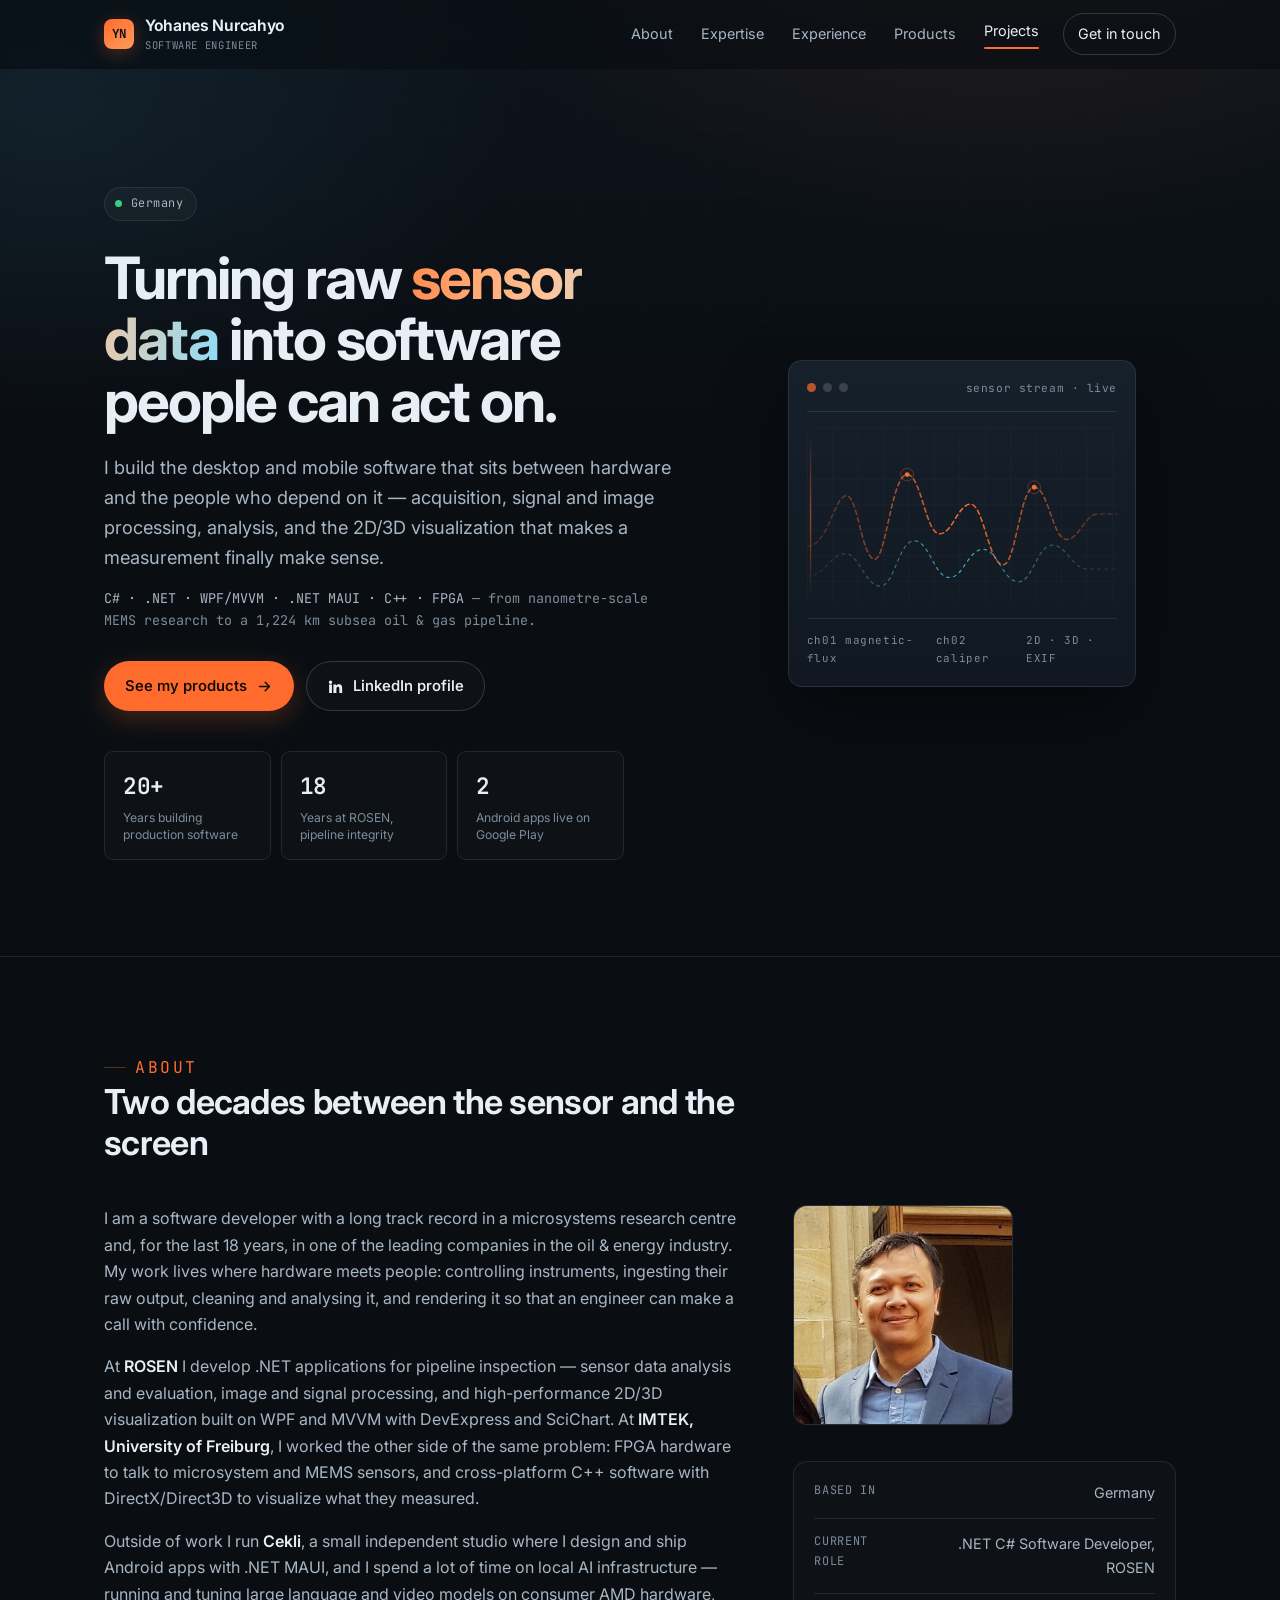
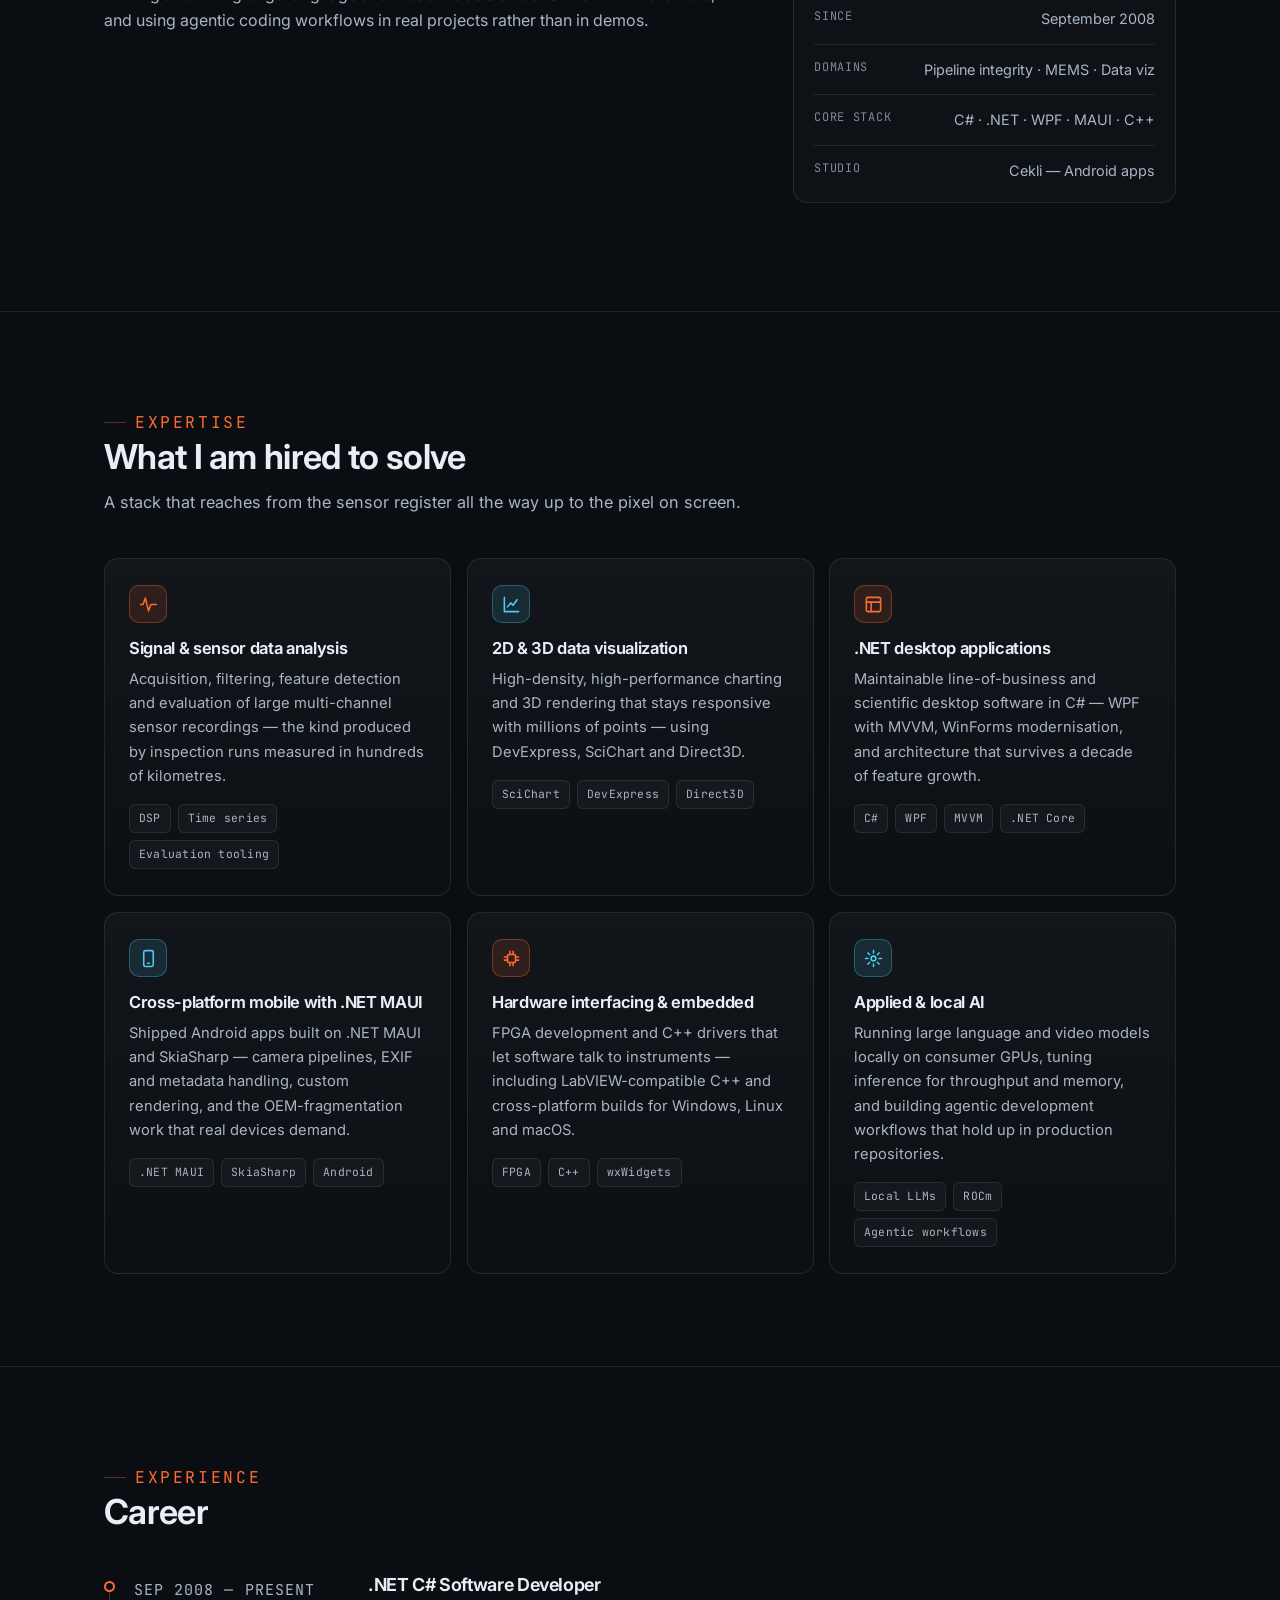
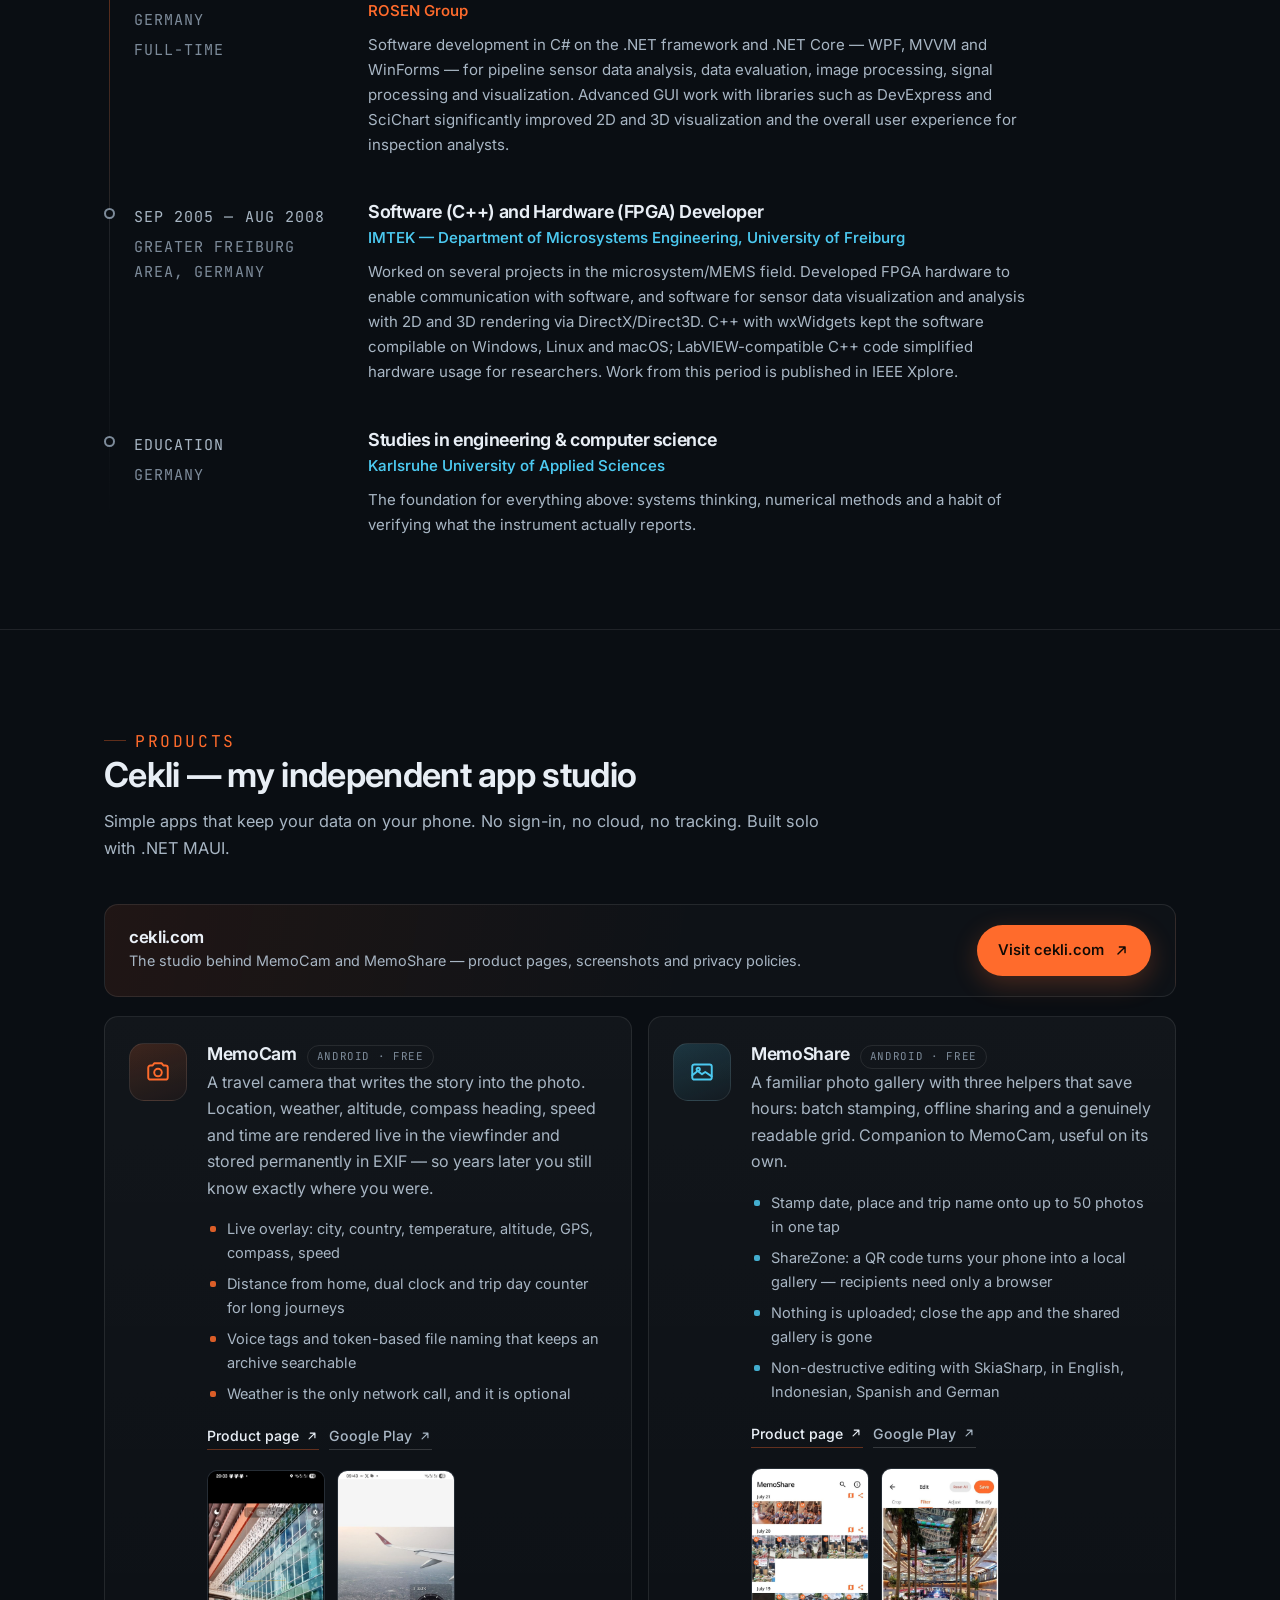
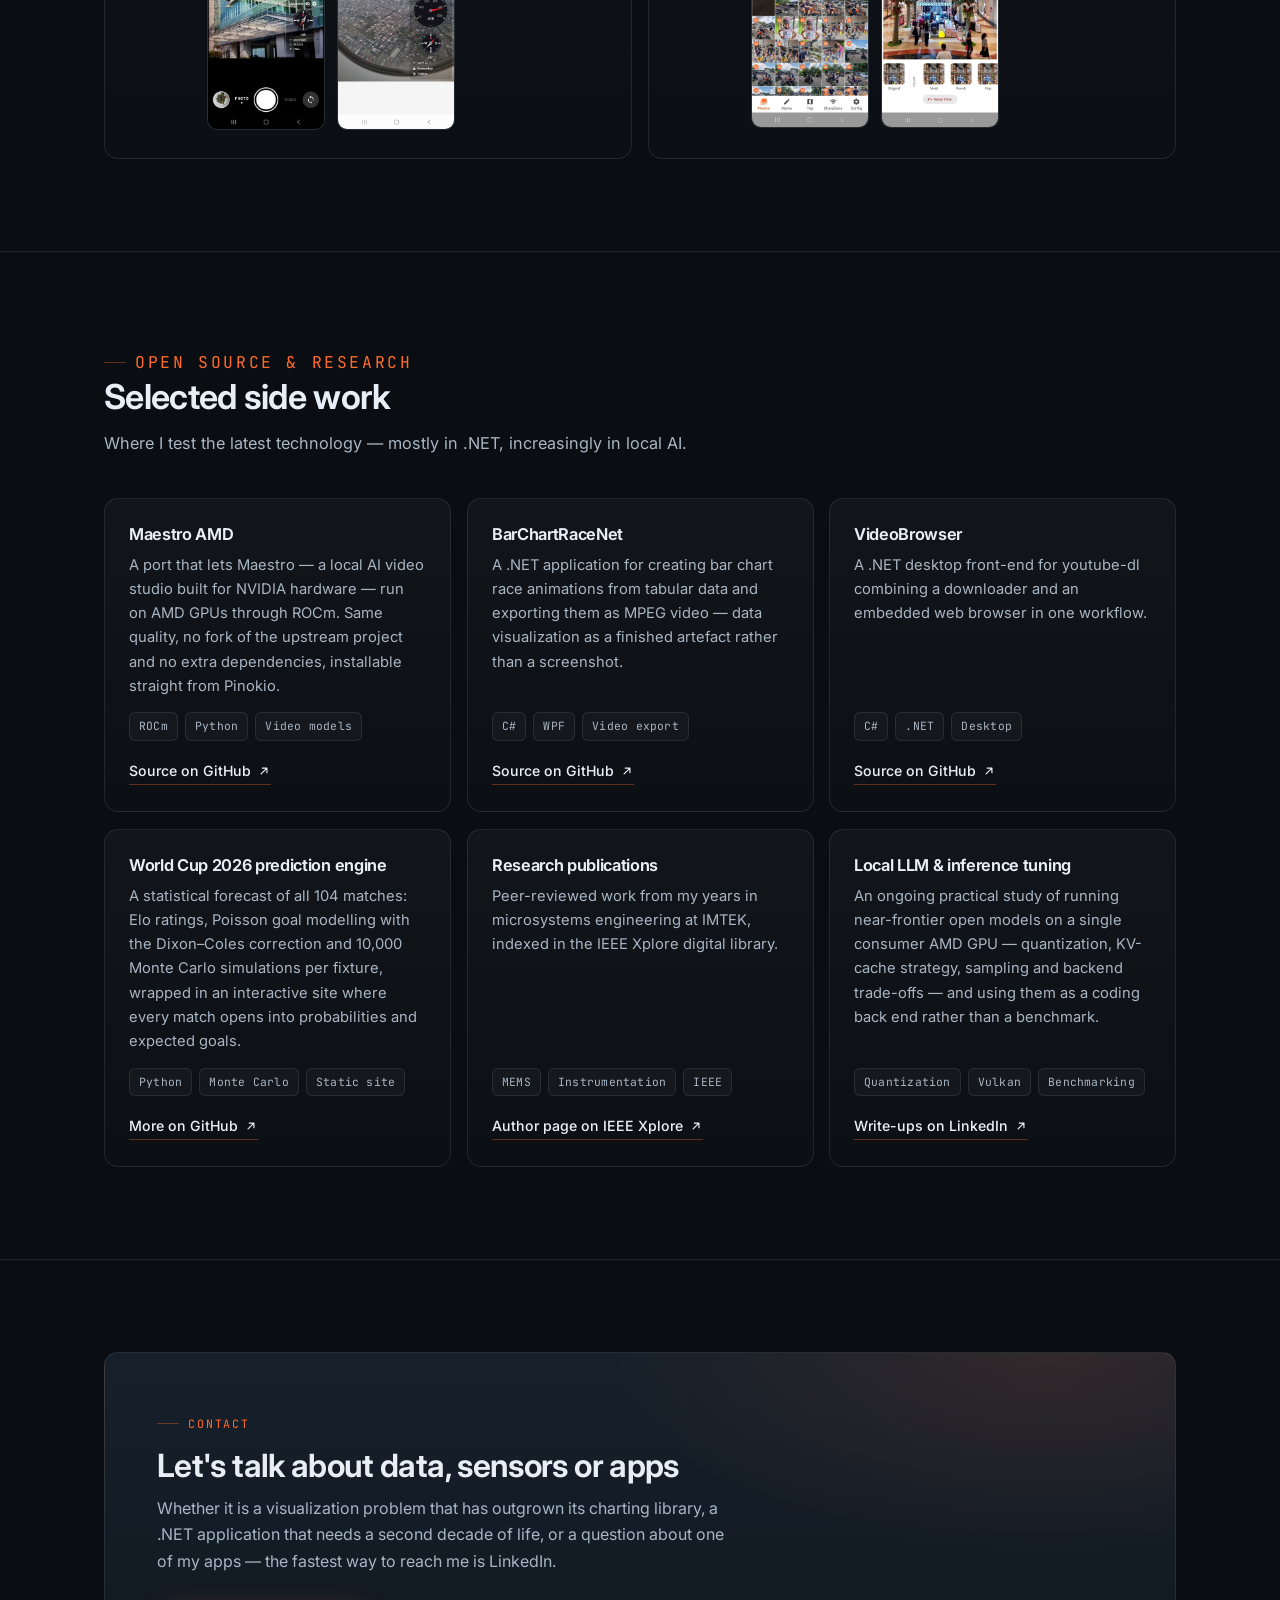
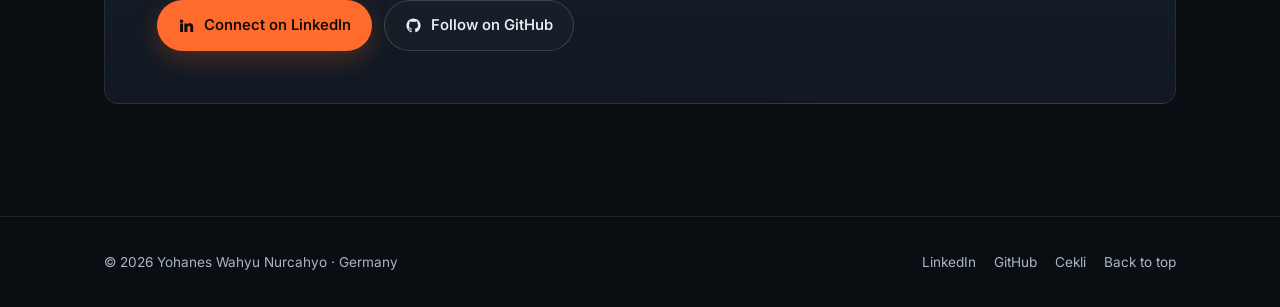
==== commit 92d363e4: "Use Germany as location, add portrait and app screenshots" ====
--- a/docs/index.html
+++ b/docs/index.html
@@ -4,7 +4,7 @@
 <meta charset="utf-8">
 <meta name="viewport" content="width=device-width, initial-scale=1">
 <title>Yohanes Wahyu Nurcahyo — Software Engineer | Data Analytics &amp; Visualization</title>
-<meta name="description" content="Yohanes Wahyu Nurcahyo is a software engineer in Lingen (Ems), Germany, with 20+ years in sensor data analysis, signal and image processing, and 2D/3D data visualization with .NET and C#. Creator of the Cekli apps MemoCam and MemoShare.">
+<meta name="description" content="Yohanes Wahyu Nurcahyo is a software engineer in Germany, with 20+ years in sensor data analysis, signal and image processing, and 2D/3D data visualization with .NET and C#. Creator of the Cekli apps MemoCam and MemoShare.">
 <meta name="author" content="Yohanes Wahyu Nurcahyo">
 <meta name="theme-color" content="#0a0e13">
 <link rel="canonical" href="https://yohanesnurcahyo.com/">
@@ -34,7 +34,7 @@
   "url": "https://yohanesnurcahyo.com/",
   "jobTitle": ".NET C# Software Developer",
   "description": "Software engineer specialising in sensor data analysis, signal and image processing, and 2D/3D data visualization.",
-  "address": { "@type": "PostalAddress", "addressLocality": "Lingen (Ems)", "addressRegion": "Lower Saxony", "addressCountry": "DE" },
+  "address": { "@type": "PostalAddress", "addressCountry": "DE" },
   "worksFor": { "@type": "Organization", "name": "ROSEN Group" },
   "alumniOf": [
     { "@type": "CollegeOrUniversity", "name": "Karlsruhe University of Applied Sciences" },
@@ -81,7 +81,7 @@
   <section class="hero" id="top">
     <div class="wrap hero-grid">
       <div>
-        <p class="status"><span class="dot" aria-hidden="true"></span> Lingen (Ems) · Lower Saxony, Germany</p>
+        <p class="status"><span class="dot" aria-hidden="true"></span> Germany</p>
 
         <h1>Turning raw <span class="grad">sensor data</span> into software people can act on.</h1>
 
@@ -200,14 +200,20 @@
           </p>
         </div>
 
-        <dl class="facts">
-          <div><dt>Based in</dt><dd>Lingen (Ems), Germany</dd></div>
+        <div class="about-side">
+          <figure class="portrait">
+            <img src="assets/img/portrait.jpg" alt="Portrait of Yohanes Wahyu Nurcahyo" width="400" height="400" loading="lazy">
+          </figure>
+
+          <dl class="facts">
+          <div><dt>Based in</dt><dd>Germany</dd></div>
           <div><dt>Current role</dt><dd>.NET C# Software Developer, ROSEN</dd></div>
           <div><dt>Since</dt><dd>September 2008</dd></div>
           <div><dt>Domains</dt><dd>Pipeline integrity · MEMS · Data viz</dd></div>
           <div><dt>Core stack</dt><dd>C# · .NET · WPF · MAUI · C++</dd></div>
           <div><dt>Studio</dt><dd>Cekli — Android apps</dd></div>
-        </dl>
+          </dl>
+        </div>
       </div>
     </div>
   </section>
@@ -277,7 +283,7 @@
 
       <div class="timeline">
         <article class="tl-item reveal">
-          <p class="tl-meta"><span>Sep 2008 — Present</span><span>Lingen (Ems), Germany</span><span>Full-time</span></p>
+          <p class="tl-meta"><span>Sep 2008 — Present</span><span>Germany</span><span>Full-time</span></p>
           <div class="tl-body">
             <h3>.NET C# Software Developer</h3>
             <p class="tl-org">ROSEN Group</p>
@@ -360,6 +366,10 @@
               <a class="link-inline link-muted" href="https://play.google.com/store/apps/details?id=com.cekli.memocam" target="_blank" rel="noopener">Google Play
                 <svg viewBox="0 0 24 24" fill="none" stroke="currentColor" stroke-width="2" stroke-linecap="round" stroke-linejoin="round" aria-hidden="true"><path d="M7 17 17 7M9 7h8v8"/></svg></a>
             </div>
+            <div class="shots">
+              <img src="assets/img/memocam-1.jpg" alt="MemoCam viewfinder with live location, compass and date overlay" loading="lazy">
+              <img src="assets/img/memocam-2.jpg" alt="MemoCam overlay showing speed, altitude and compass while travelling" loading="lazy">
+            </div>
           </div>
         </article>
 
@@ -384,6 +394,10 @@
                 <svg viewBox="0 0 24 24" fill="none" stroke="currentColor" stroke-width="2" stroke-linecap="round" stroke-linejoin="round" aria-hidden="true"><path d="M7 17 17 7M9 7h8v8"/></svg></a>
               <a class="link-inline link-muted" href="https://play.google.com/store/apps/details?id=com.cekli.memoshare" target="_blank" rel="noopener">Google Play
                 <svg viewBox="0 0 24 24" fill="none" stroke="currentColor" stroke-width="2" stroke-linecap="round" stroke-linejoin="round" aria-hidden="true"><path d="M7 17 17 7M9 7h8v8"/></svg></a>
+            </div>
+            <div class="shots">
+              <img src="assets/img/memoshare-1.jpg" alt="MemoShare gallery grid grouped by day" loading="lazy">
+              <img src="assets/img/memoshare-2.jpg" alt="MemoShare photo editor with filter presets" loading="lazy">
             </div>
           </div>
         </article>
@@ -481,7 +495,7 @@
 
 <footer class="site-footer">
   <div class="wrap">
-    <p style="margin:0">© <span id="year">2026</span> Yohanes Wahyu Nurcahyo · Lingen (Ems), Germany</p>
+    <p style="margin:0">© <span id="year">2026</span> Yohanes Wahyu Nurcahyo · Germany</p>
     <nav class="footer-links" aria-label="Footer">
       <a href="https://www.linkedin.com/in/ynurcahyo/" target="_blank" rel="noopener">LinkedIn</a>
       <a href="https://github.com/yoyokits" target="_blank" rel="noopener">GitHub</a>
--- a/docs/styles.css
+++ b/docs/styles.css
@@ -829,3 +829,46 @@
   .card, .product, .contact-panel, .facts { border-color: #ccc; background: none; }
   p, .facts dd, .card p, .product li { color: #333; }
 }
+
+
+/* ==========================================================================
+   About: portrait
+   ========================================================================== */
+.about-side {
+     display: grid;
+     gap: 20px;
+}
+.portrait {
+     margin: 0;
+     border: 1px solid var(--line);
+     border-radius: var(--radius);
+     overflow: hidden;
+     background: var(--surface);
+     max-width: 220px;
+}
+.portrait img {
+     display: block;
+     width: 100%;
+     height: auto;
+     aspect-ratio: 1 / 1;
+     object-fit: cover;
+}
+
+/* ==========================================================================
+   Products: screenshots
+   ========================================================================== */
+.shots {
+     display: flex;
+     gap: 12px;
+     margin-top: 20px;
+     overflow-x: auto;
+     padding-bottom: 2px;
+}
+.shots img {
+     height: 260px;
+     width: auto;
+     flex: 0 0 auto;
+     border-radius: 10px;
+     border: 1px solid var(--line);
+     background: var(--surface);
+}
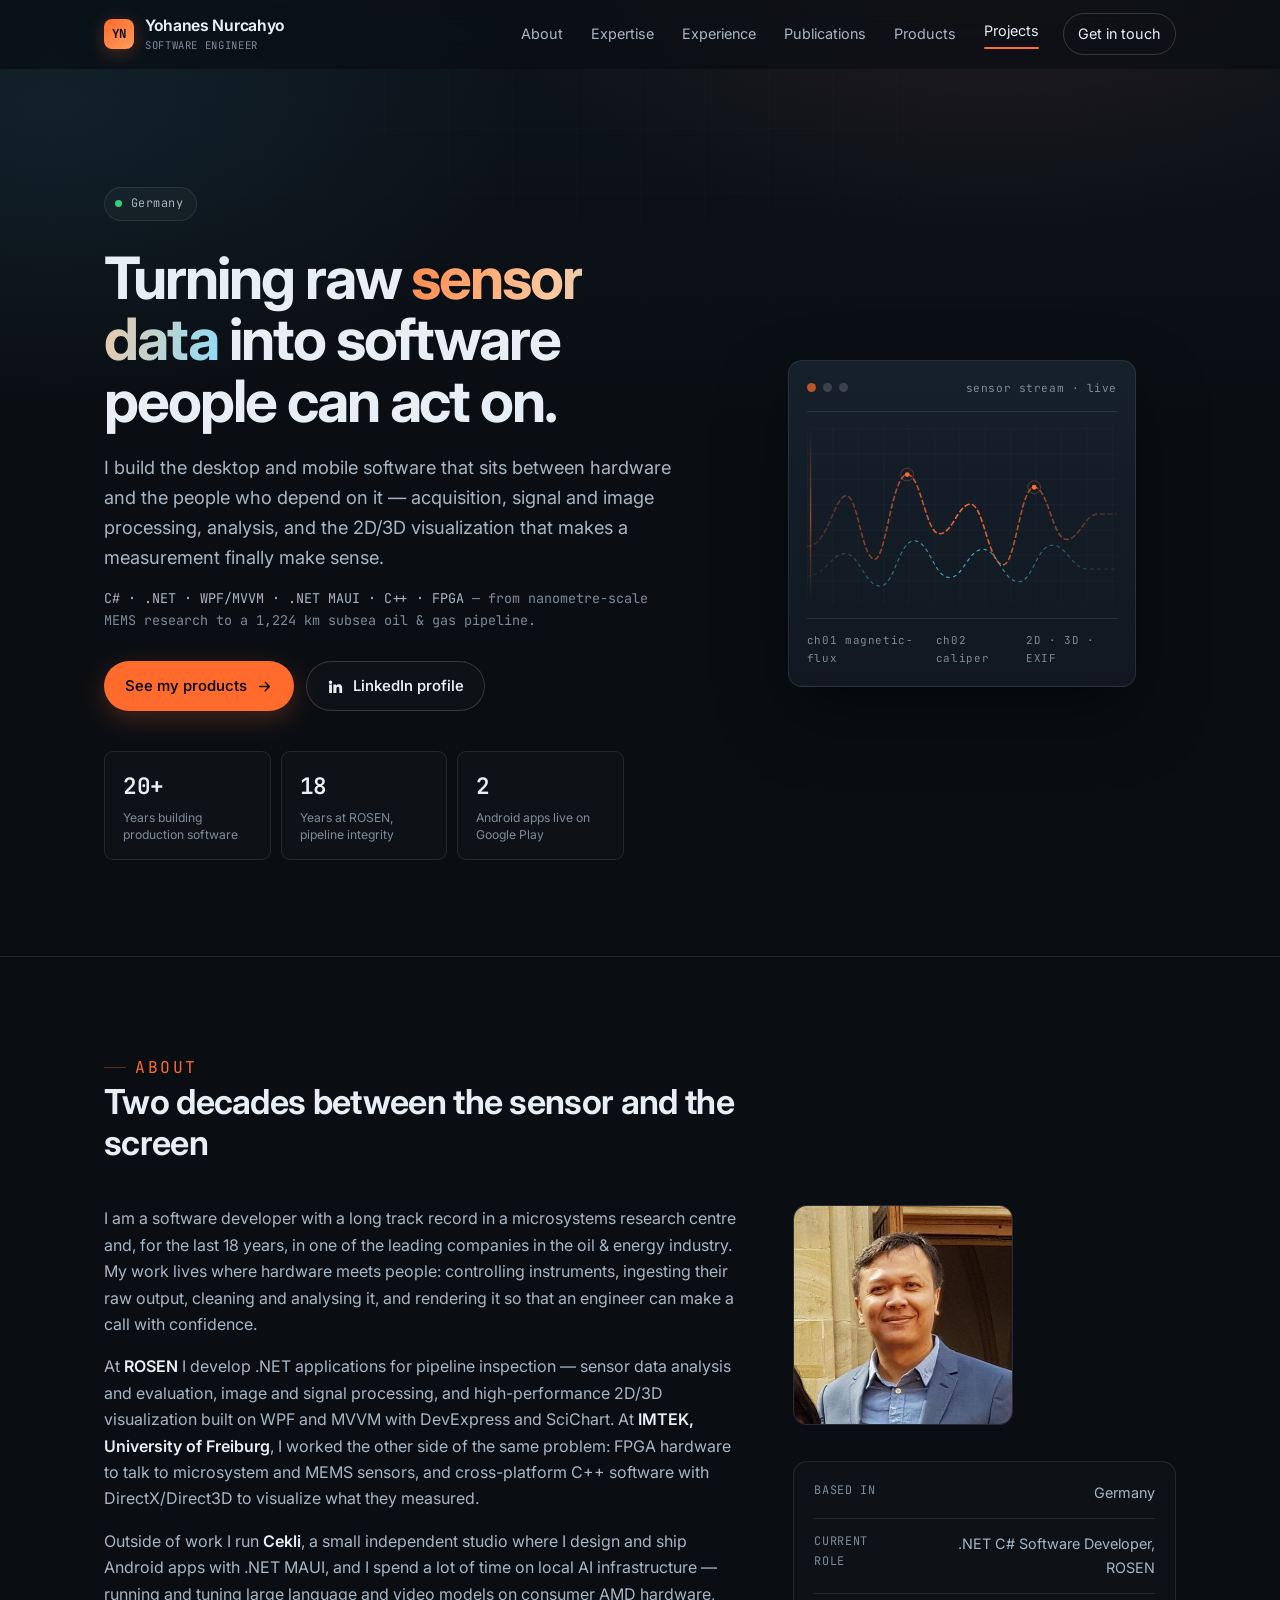
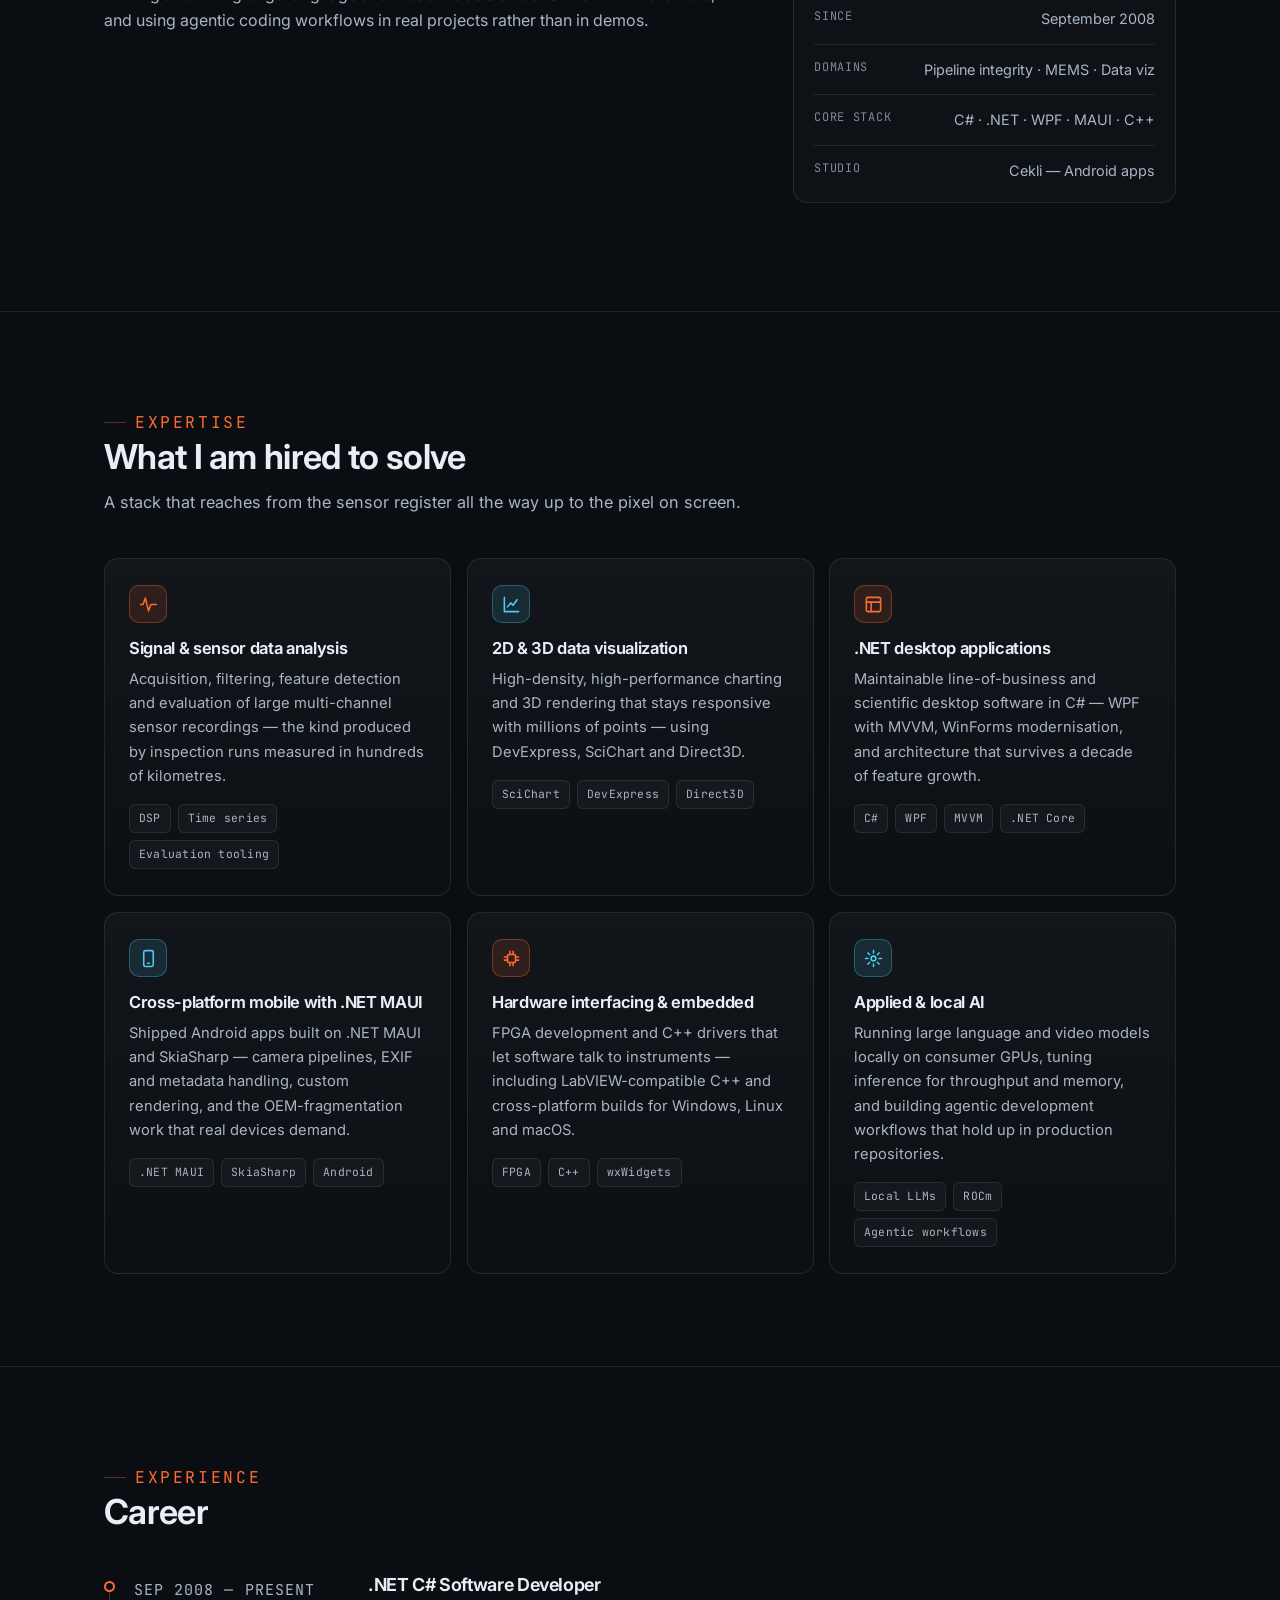
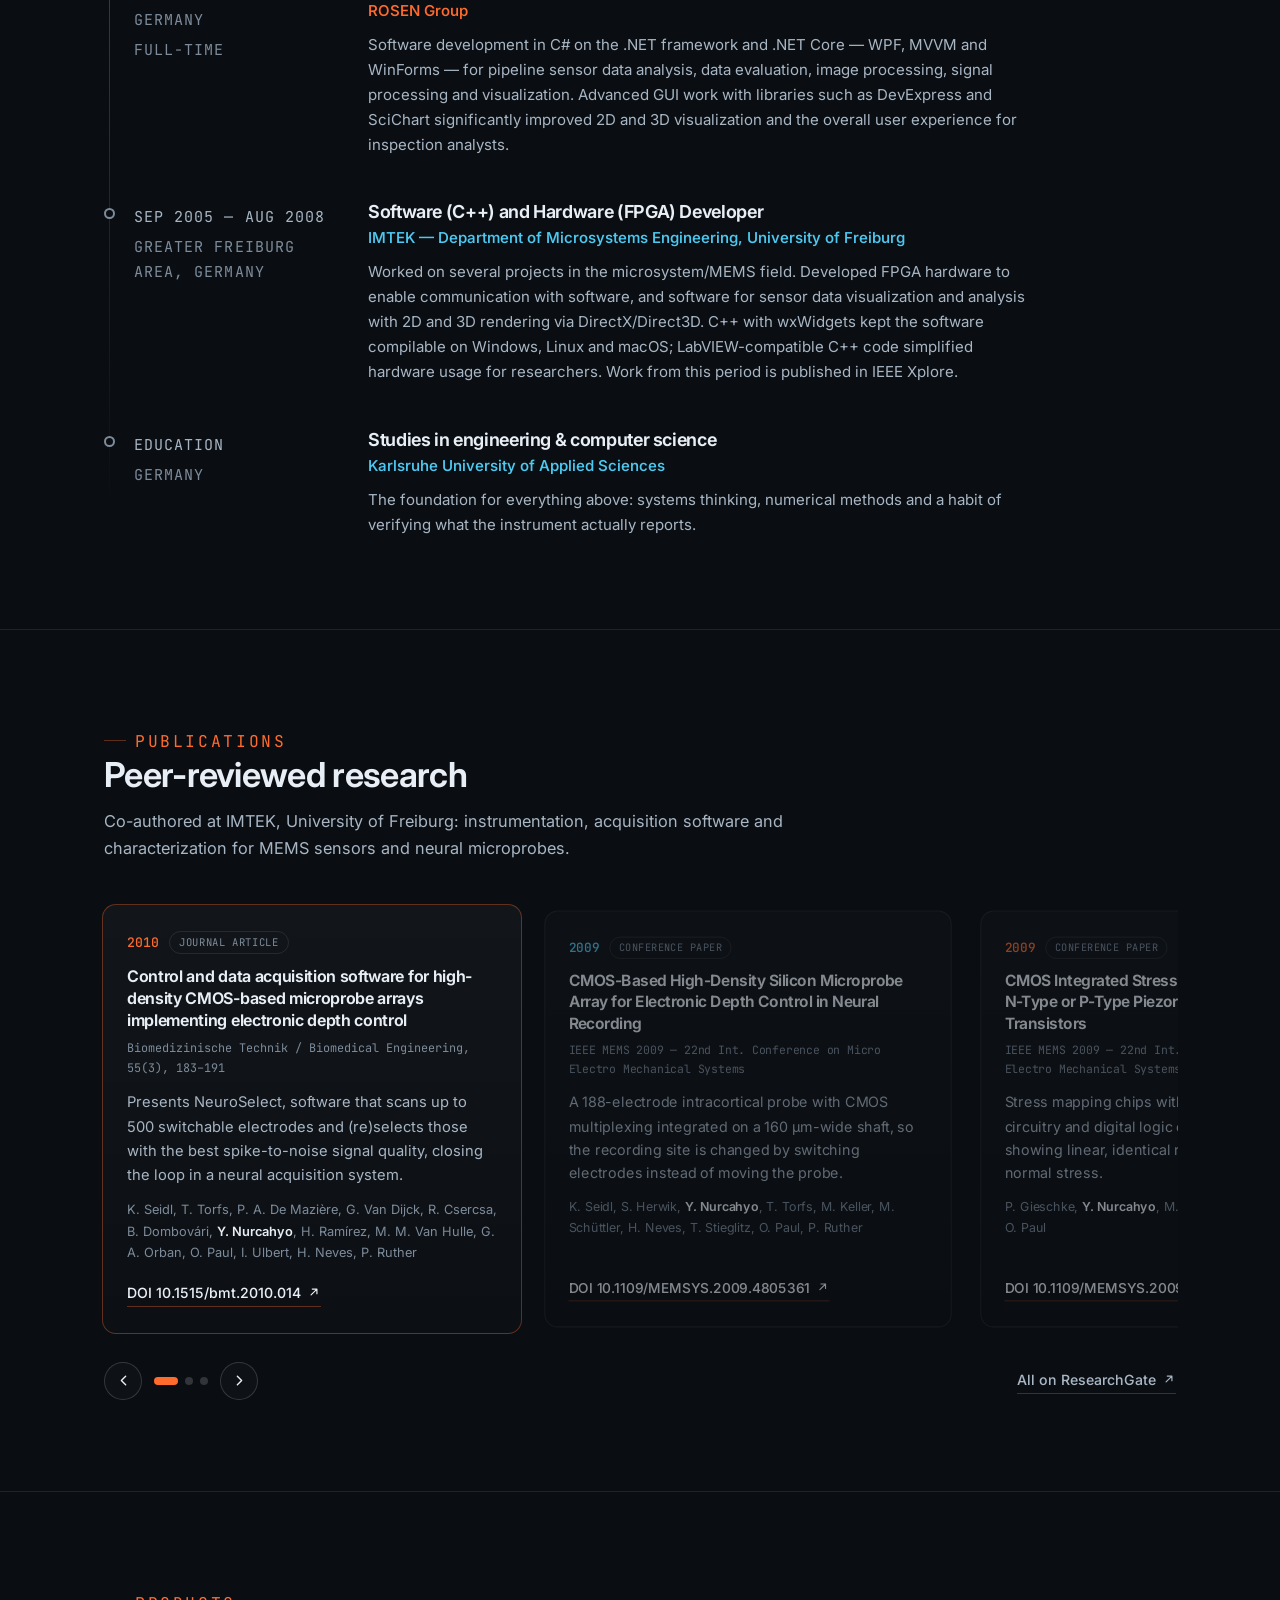
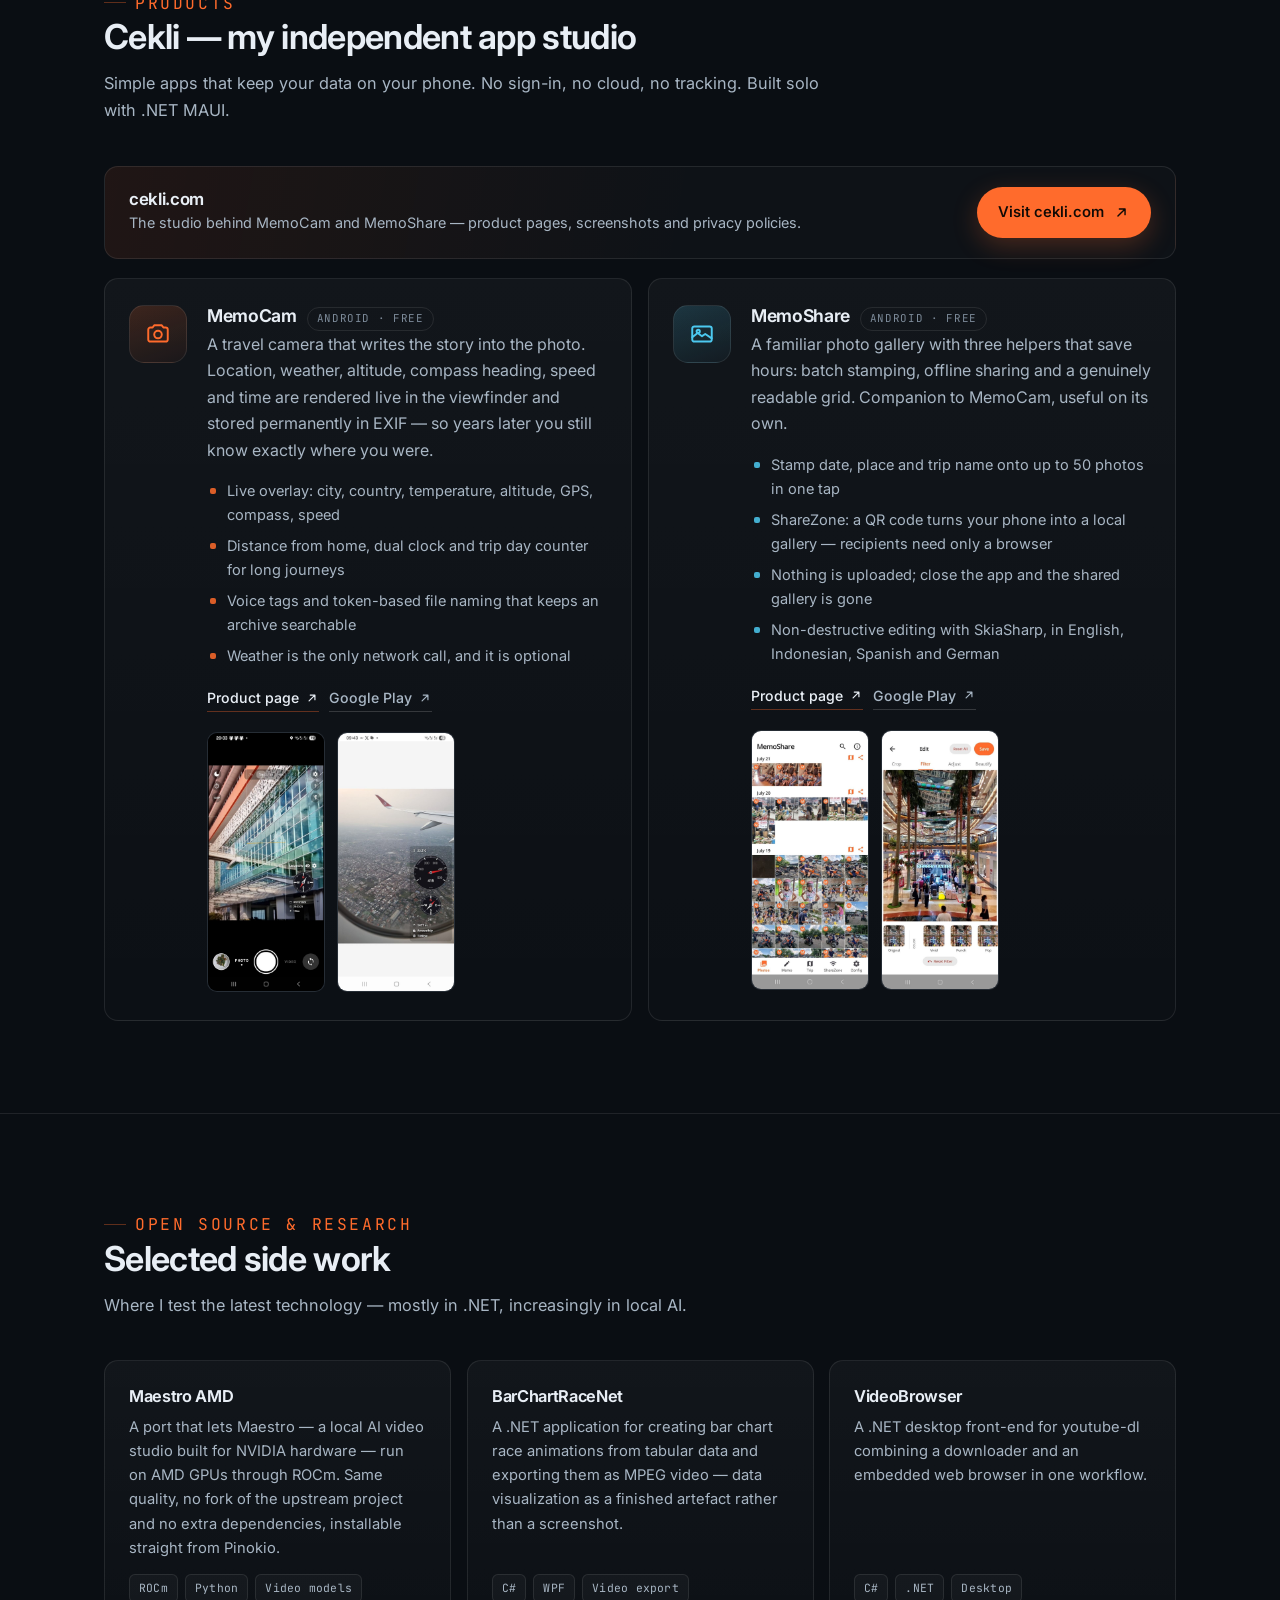
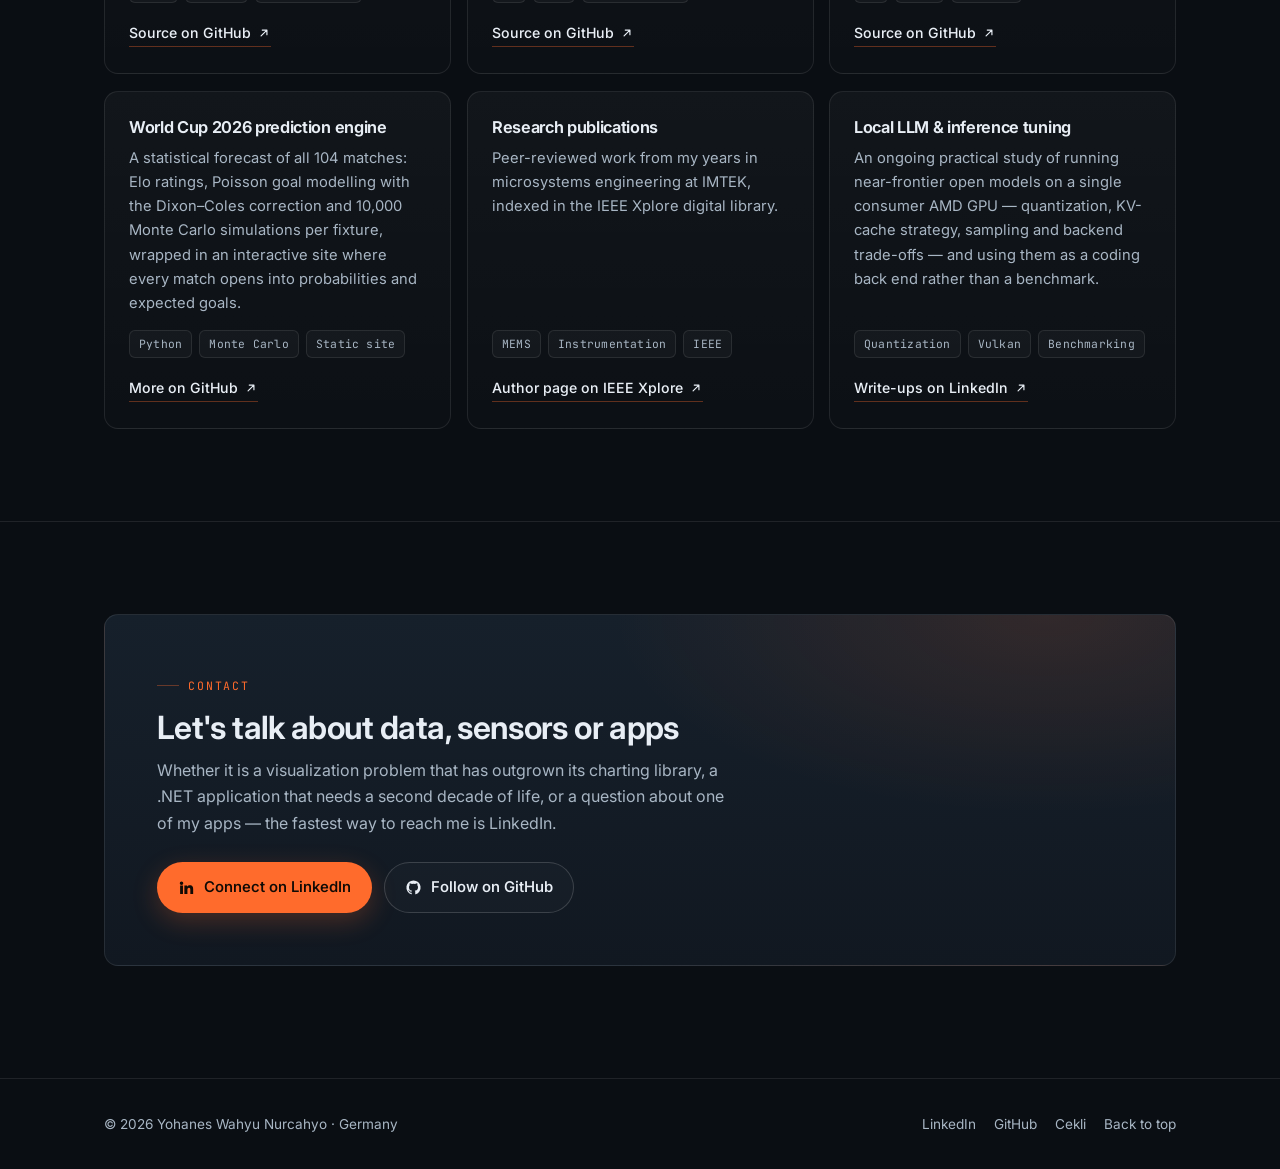
==== commit 87c34ba3: "Add publications carousel below Career Lists the four IMTEK papers verified via Crossref/OpenAlex as" ====
--- a/docs/index.html
+++ b/docs/index.html
@@ -45,7 +45,8 @@
     "https://www.linkedin.com/in/ynurcahyo/",
     "https://github.com/yoyokits",
     "https://www.cekli.com/",
-    "https://ieeexplore.ieee.org/author/37831440200"
+    "https://ieeexplore.ieee.org/author/37831440200",
+    "https://www.researchgate.net/profile/Yohanes-Nurcahyo"
   ]
 }
 </script>
@@ -68,6 +69,7 @@
       <a href="#about">About</a>
       <a href="#expertise">Expertise</a>
       <a href="#experience">Experience</a>
+      <a href="#publications">Publications</a>
       <a href="#products">Products</a>
       <a href="#projects">Projects</a>
       <a class="nav-cta" href="#contact">Get in touch</a>
@@ -323,6 +325,73 @@
     </div>
   </section>
 
+  <!-- ===================== PUBLICATIONS ===================== -->
+  <section class="section" id="publications">
+    <div class="wrap">
+      <div class="section-head">
+        <p class="eyebrow">Publications</p>
+        <h2>Peer-reviewed research</h2>
+        <p>Co-authored at IMTEK, University of Freiburg: instrumentation, acquisition software and characterization for MEMS sensors and neural microprobes.</p>
+      </div>
+
+      <div class="pub-carousel reveal" data-carousel aria-roledescription="carousel" aria-label="Publications">
+        <div class="pub-track" data-carousel-track tabindex="0">
+          <article class="card pub">
+            <p class="pub-meta"><span class="pub-year">2010</span><span class="pill">Journal article</span></p>
+            <h3>Control and data acquisition software for high-density CMOS-based microprobe arrays implementing electronic depth control</h3>
+            <p class="pub-venue">Biomedizinische Technik / Biomedical Engineering, 55(3), 183–191</p>
+            <p>Presents NeuroSelect, software that scans up to 500 switchable electrodes and (re)selects those with the best spike-to-noise signal quality, closing the loop in a neural acquisition system.</p>
+            <p class="pub-authors">K. Seidl, T. Torfs, P. A. De Mazière, G. Van Dijck, R. Csercsa, B. Dombovári, <b>Y. Nurcahyo</b>, H. Ramírez, M. M. Van Hulle, G. A. Orban, O. Paul, I. Ulbert, H. Neves, P. Ruther</p>
+            <div class="proj-link"><a class="link-inline" href="https://doi.org/10.1515/bmt.2010.014" target="_blank" rel="noopener">DOI 10.1515/bmt.2010.014
+              <svg viewBox="0 0 24 24" fill="none" stroke="currentColor" stroke-width="2" stroke-linecap="round" stroke-linejoin="round" aria-hidden="true"><path d="M7 17 17 7M9 7h8v8"/></svg></a></div>
+          </article>
+
+          <article class="card pub alt">
+            <p class="pub-meta"><span class="pub-year">2009</span><span class="pill">Conference paper</span></p>
+            <h3>CMOS-Based High-Density Silicon Microprobe Array for Electronic Depth Control in Neural Recording</h3>
+            <p class="pub-venue">IEEE MEMS 2009 — 22nd Int. Conference on Micro Electro Mechanical Systems</p>
+            <p>A 188-electrode intracortical probe with CMOS multiplexing integrated on a 160 µm-wide shaft, so the recording site is changed by switching electrodes instead of moving the probe.</p>
+            <p class="pub-authors">K. Seidl, S. Herwik, <b>Y. Nurcahyo</b>, T. Torfs, M. Keller, M. Schüttler, H. Neves, T. Stieglitz, O. Paul, P. Ruther</p>
+            <div class="proj-link"><a class="link-inline" href="https://doi.org/10.1109/MEMSYS.2009.4805361" target="_blank" rel="noopener">DOI 10.1109/MEMSYS.2009.4805361
+              <svg viewBox="0 0 24 24" fill="none" stroke="currentColor" stroke-width="2" stroke-linecap="round" stroke-linejoin="round" aria-hidden="true"><path d="M7 17 17 7M9 7h8v8"/></svg></a></div>
+          </article>
+
+          <article class="card pub">
+            <p class="pub-meta"><span class="pub-year">2009</span><span class="pill">Conference paper</span></p>
+            <h3>CMOS Integrated Stress Mapping Chips with 32 N-Type or P-Type Piezoresistive Field Effect Transistors</h3>
+            <p class="pub-venue">IEEE MEMS 2009 — 22nd Int. Conference on Micro Electro Mechanical Systems</p>
+            <p>Stress mapping chips with 32 piezo-FETs, analog circuitry and digital logic on a 2.5 × 2 mm² die, all showing linear, identical responses to shear and normal stress.</p>
+            <p class="pub-authors">P. Gieschke, <b>Y. Nurcahyo</b>, M. Herrmann, M. Kuhl, P. Ruther, O. Paul</p>
+            <div class="proj-link"><a class="link-inline" href="https://doi.org/10.1109/MEMSYS.2009.4805496" target="_blank" rel="noopener">DOI 10.1109/MEMSYS.2009.4805496
+              <svg viewBox="0 0 24 24" fill="none" stroke="currentColor" stroke-width="2" stroke-linecap="round" stroke-linejoin="round" aria-hidden="true"><path d="M7 17 17 7M9 7h8v8"/></svg></a></div>
+          </article>
+
+          <article class="card pub alt">
+            <p class="pub-meta"><span class="pub-year">2007</span><span class="pill">Conference paper</span></p>
+            <h3>Mechanical characterization of silicon nitride thin-films using microtensile specimens with integrated 2D diffraction gratings</h3>
+            <p class="pub-venue">IEEE MEMS 2007 — 20th Int. Conference on Micro Electro Mechanical Systems</p>
+            <p>Real-time optical strain measurement from diffraction patterns of gratings built into SiN<sub>x</sub> tensile specimens, to extract Young's modulus, Poisson's ratio and fracture strength.</p>
+            <p class="pub-authors">J. Gaspar, <b>Y. Nurcahyo</b>, P. Ruther, O. Paul</p>
+            <div class="proj-link"><a class="link-inline" href="https://doi.org/10.1109/MEMSYS.2007.4432964" target="_blank" rel="noopener">DOI 10.1109/MEMSYS.2007.4432964
+              <svg viewBox="0 0 24 24" fill="none" stroke="currentColor" stroke-width="2" stroke-linecap="round" stroke-linejoin="round" aria-hidden="true"><path d="M7 17 17 7M9 7h8v8"/></svg></a></div>
+          </article>
+        </div>
+
+        <div class="pub-controls">
+          <button type="button" class="pub-btn" data-carousel-prev aria-label="Previous publication">
+            <svg viewBox="0 0 24 24" fill="none" stroke="currentColor" stroke-width="2" stroke-linecap="round" stroke-linejoin="round" aria-hidden="true"><path d="M15 6l-6 6 6 6"/></svg>
+          </button>
+          <div class="pub-dots" data-carousel-dots></div>
+          <button type="button" class="pub-btn" data-carousel-next aria-label="Next publication">
+            <svg viewBox="0 0 24 24" fill="none" stroke="currentColor" stroke-width="2" stroke-linecap="round" stroke-linejoin="round" aria-hidden="true"><path d="M9 6l6 6-6 6"/></svg>
+          </button>
+          <a class="link-inline link-muted pub-more" href="https://www.researchgate.net/profile/Yohanes-Nurcahyo" target="_blank" rel="noopener">All on ResearchGate
+            <svg viewBox="0 0 24 24" fill="none" stroke="currentColor" stroke-width="2" stroke-linecap="round" stroke-linejoin="round" aria-hidden="true"><path d="M7 17 17 7M9 7h8v8"/></svg></a>
+        </div>
+      </div>
+    </div>
+  </section>
+
   <!-- ===================== PRODUCTS ===================== -->
   <section class="section" id="products">
     <div class="wrap">
--- a/docs/styles.css
+++ b/docs/styles.css
@@ -722,6 +722,115 @@
 .proj p { flex: 1; }
 .proj .tags { margin-top: 14px; }
 .proj-link { margin-top: 16px; }
+
+/* ==========================================================================
+   Publications carousel
+   ========================================================================== */
+.pub-track {
+  display: flex;
+  gap: 16px;
+  overflow-x: auto;
+  scroll-snap-type: x mandatory;
+  scrollbar-width: none;
+  padding: 6px 2px 10px;
+  margin: -6px -2px 0;
+  overscroll-behavior-x: contain;
+}
+.pub-track::-webkit-scrollbar { display: none; }
+.pub-track:focus-visible { outline-offset: 4px; }
+
+.pub {
+  flex: 0 0 min(420px, 86%);
+  scroll-snap-align: start;
+  display: flex;
+  flex-direction: column;
+  opacity: 0.55;
+  transform: scale(0.97);
+  transition: opacity 0.6s var(--ease), transform 0.6s var(--ease), border-color 0.6s;
+}
+.pub.is-current,
+.pub-carousel:not(.is-enhanced) .pub { opacity: 1; transform: none; }
+.pub.is-current { border-color: var(--accent-line); }
+.pub.alt.is-current { border-color: rgba(76, 201, 240, 0.34); }
+.pub:hover { opacity: 1; transform: translateY(-4px); }
+
+.pub-meta {
+  display: flex;
+  align-items: center;
+  gap: 10px;
+  margin-bottom: 12px;
+}
+.pub-year {
+  font-family: var(--mono);
+  font-size: 0.82rem;
+  font-weight: 500;
+  color: var(--accent);
+}
+.pub.alt .pub-year { color: var(--cyan); }
+.pub .pill {
+  font-family: var(--mono);
+  font-size: 0.66rem;
+  letter-spacing: 0.06em;
+  text-transform: uppercase;
+  color: var(--muted);
+  border: 1px solid var(--line);
+  border-radius: 999px;
+  padding: 2px 9px;
+}
+.pub h3 { font-size: 1rem; line-height: 1.35; }
+.pub .pub-venue {
+  font-family: var(--mono);
+  font-size: 0.74rem;
+  color: var(--muted);
+  margin-bottom: 12px;
+}
+.pub p { margin-bottom: 12px; }
+.pub .pub-authors {
+  flex: 1;
+  font-size: 0.8rem;
+  color: var(--muted);
+  margin-bottom: 0;
+}
+.pub-authors b { color: var(--text); font-weight: 600; }
+.pub .proj-link { margin-top: 16px; }
+
+.pub-controls {
+  display: flex;
+  flex-wrap: wrap;
+  align-items: center;
+  gap: 12px;
+  margin-top: 18px;
+}
+.pub-carousel:not(.is-enhanced) .pub-btn,
+.pub-carousel:not(.is-enhanced) .pub-dots { display: none; }
+.pub-btn {
+  width: 38px;
+  height: 38px;
+  display: grid;
+  place-items: center;
+  border: 1px solid var(--line-strong);
+  border-radius: 999px;
+  background: rgba(255, 255, 255, 0.02);
+  color: var(--text);
+  cursor: pointer;
+  padding: 0;
+  transition: border-color 0.18s, background 0.18s;
+}
+.pub-btn:hover { border-color: var(--accent-line); background: var(--accent-soft); }
+.pub-btn svg { width: 17px; height: 17px; }
+.pub-dots { display: flex; gap: 7px; }
+.pub-dots button {
+  width: 8px;
+  height: 8px;
+  padding: 0;
+  border: 0;
+  border-radius: 999px;
+  background: var(--line-strong);
+  cursor: pointer;
+  transition: width 0.4s var(--ease), background 0.4s;
+}
+.pub-dots button[aria-current="true"] { width: 24px; background: var(--accent); }
+.pub-more { margin-left: auto; }
 
 /* ==========================================================================
    Contact
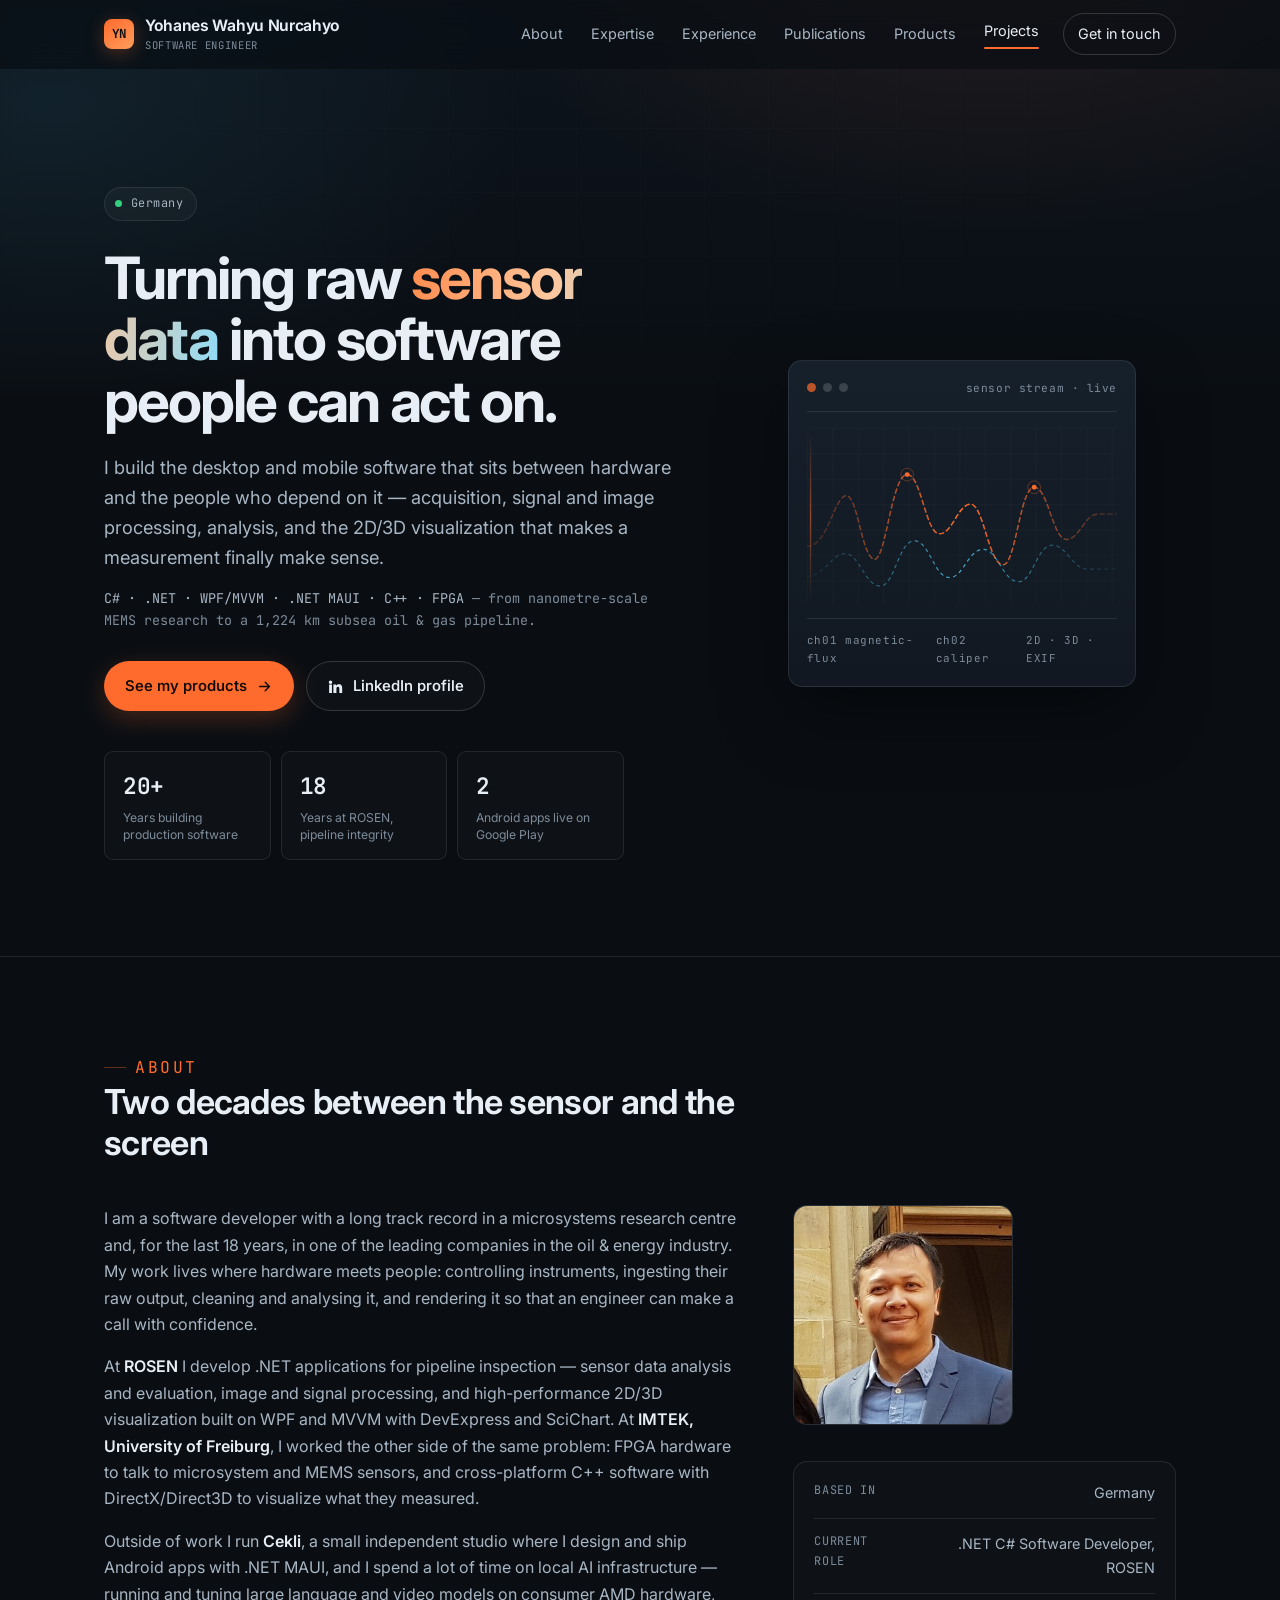
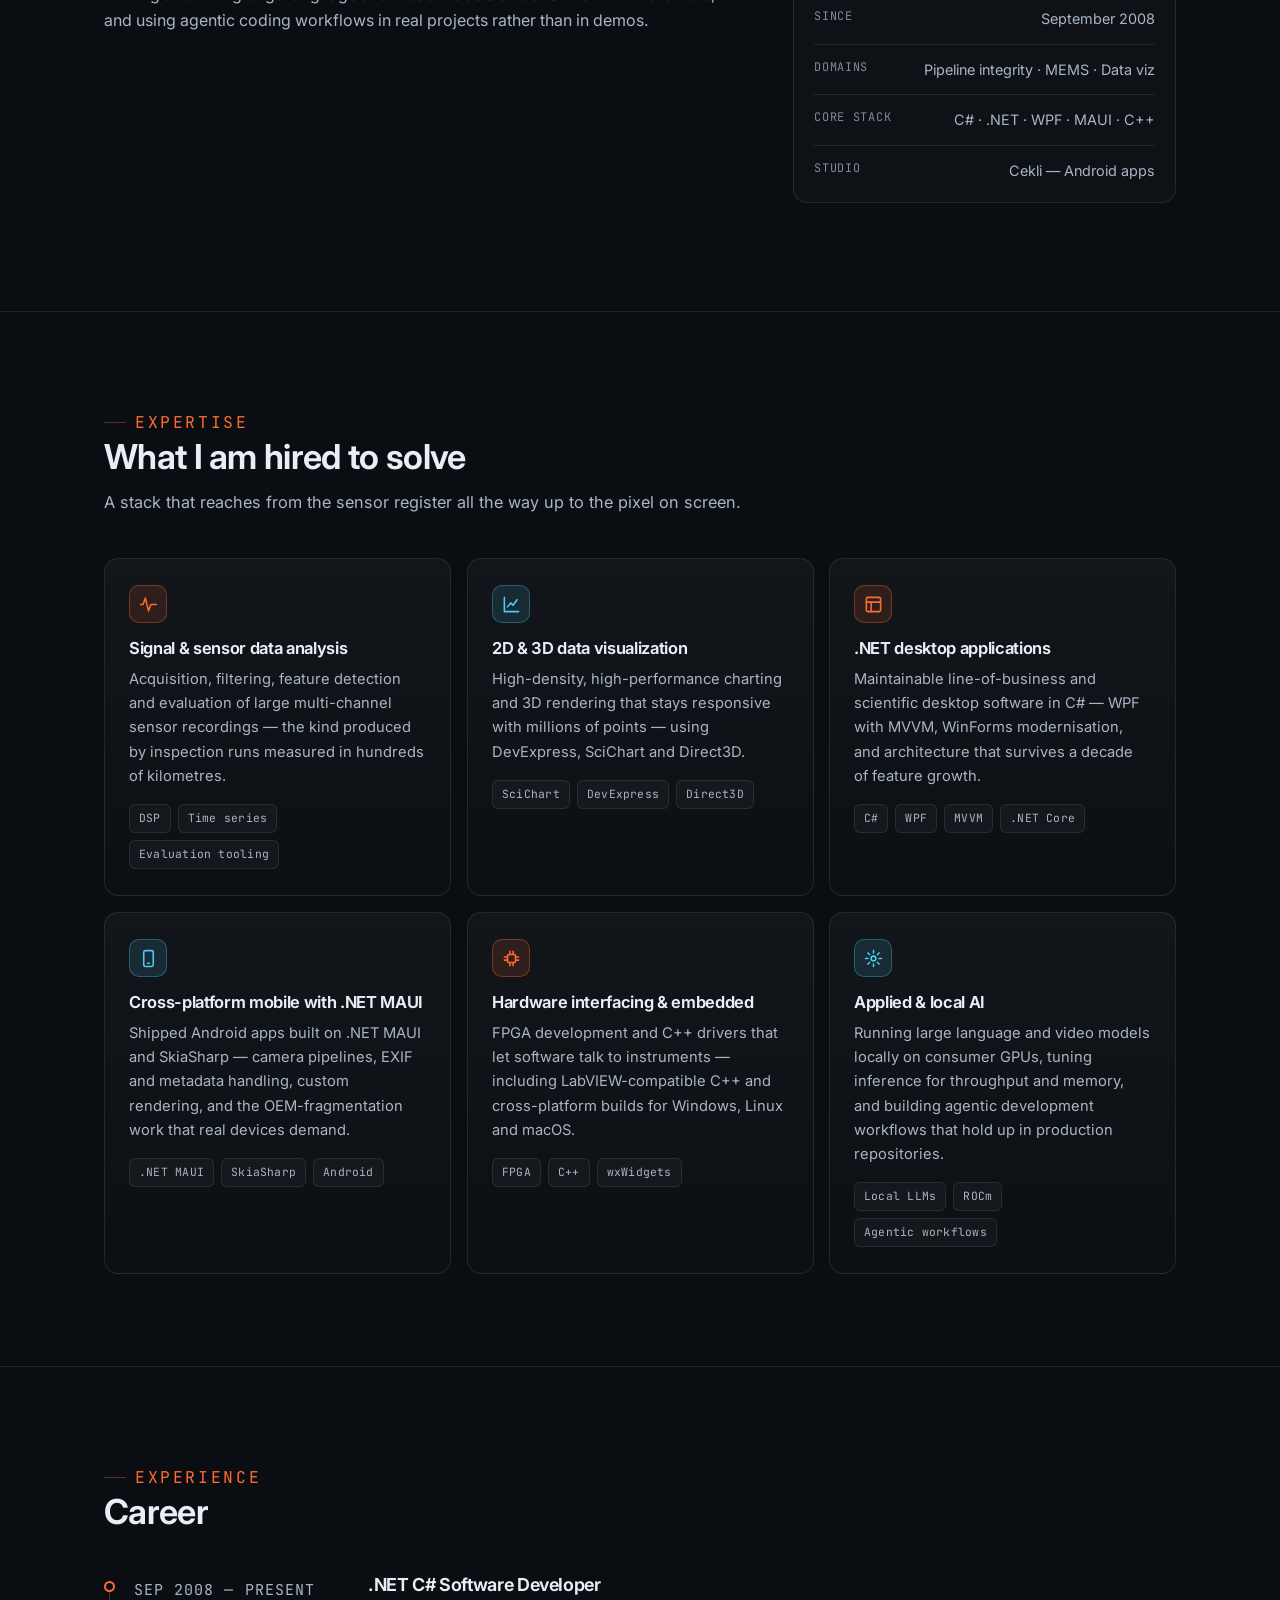
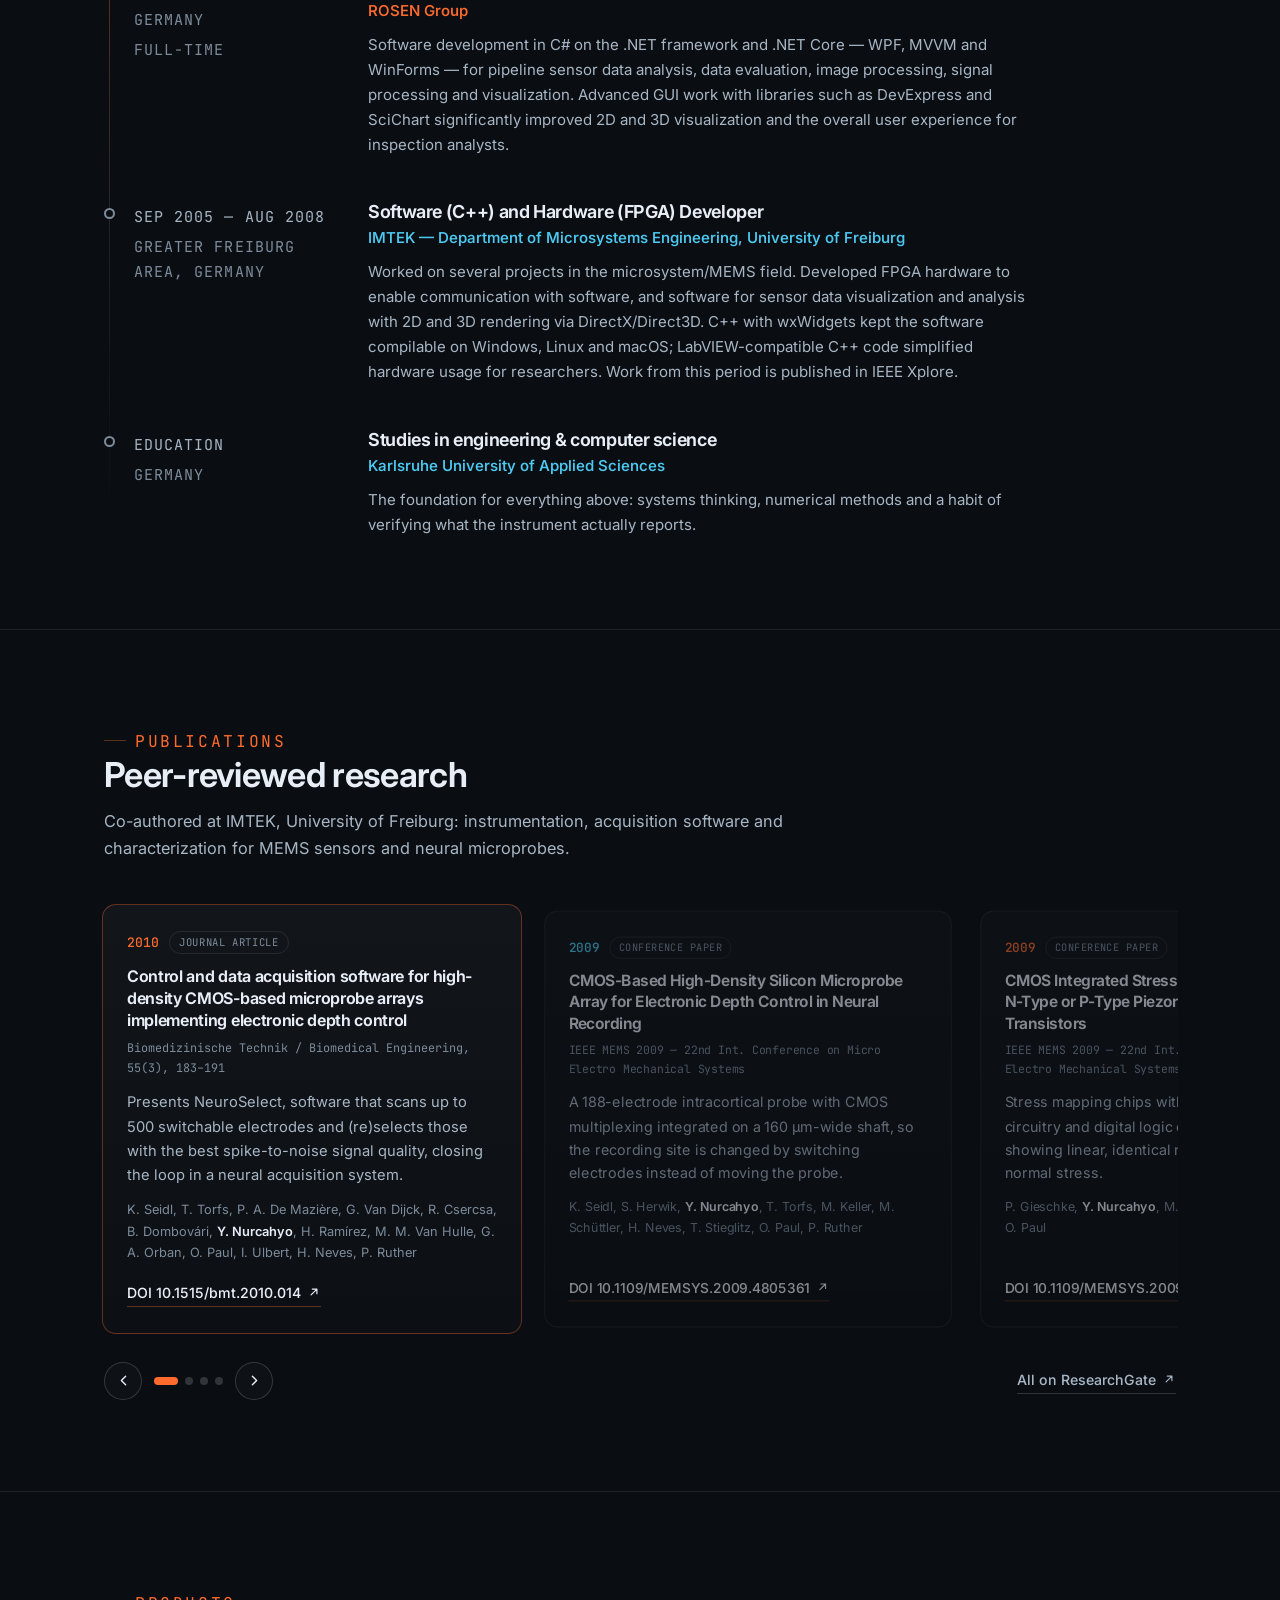
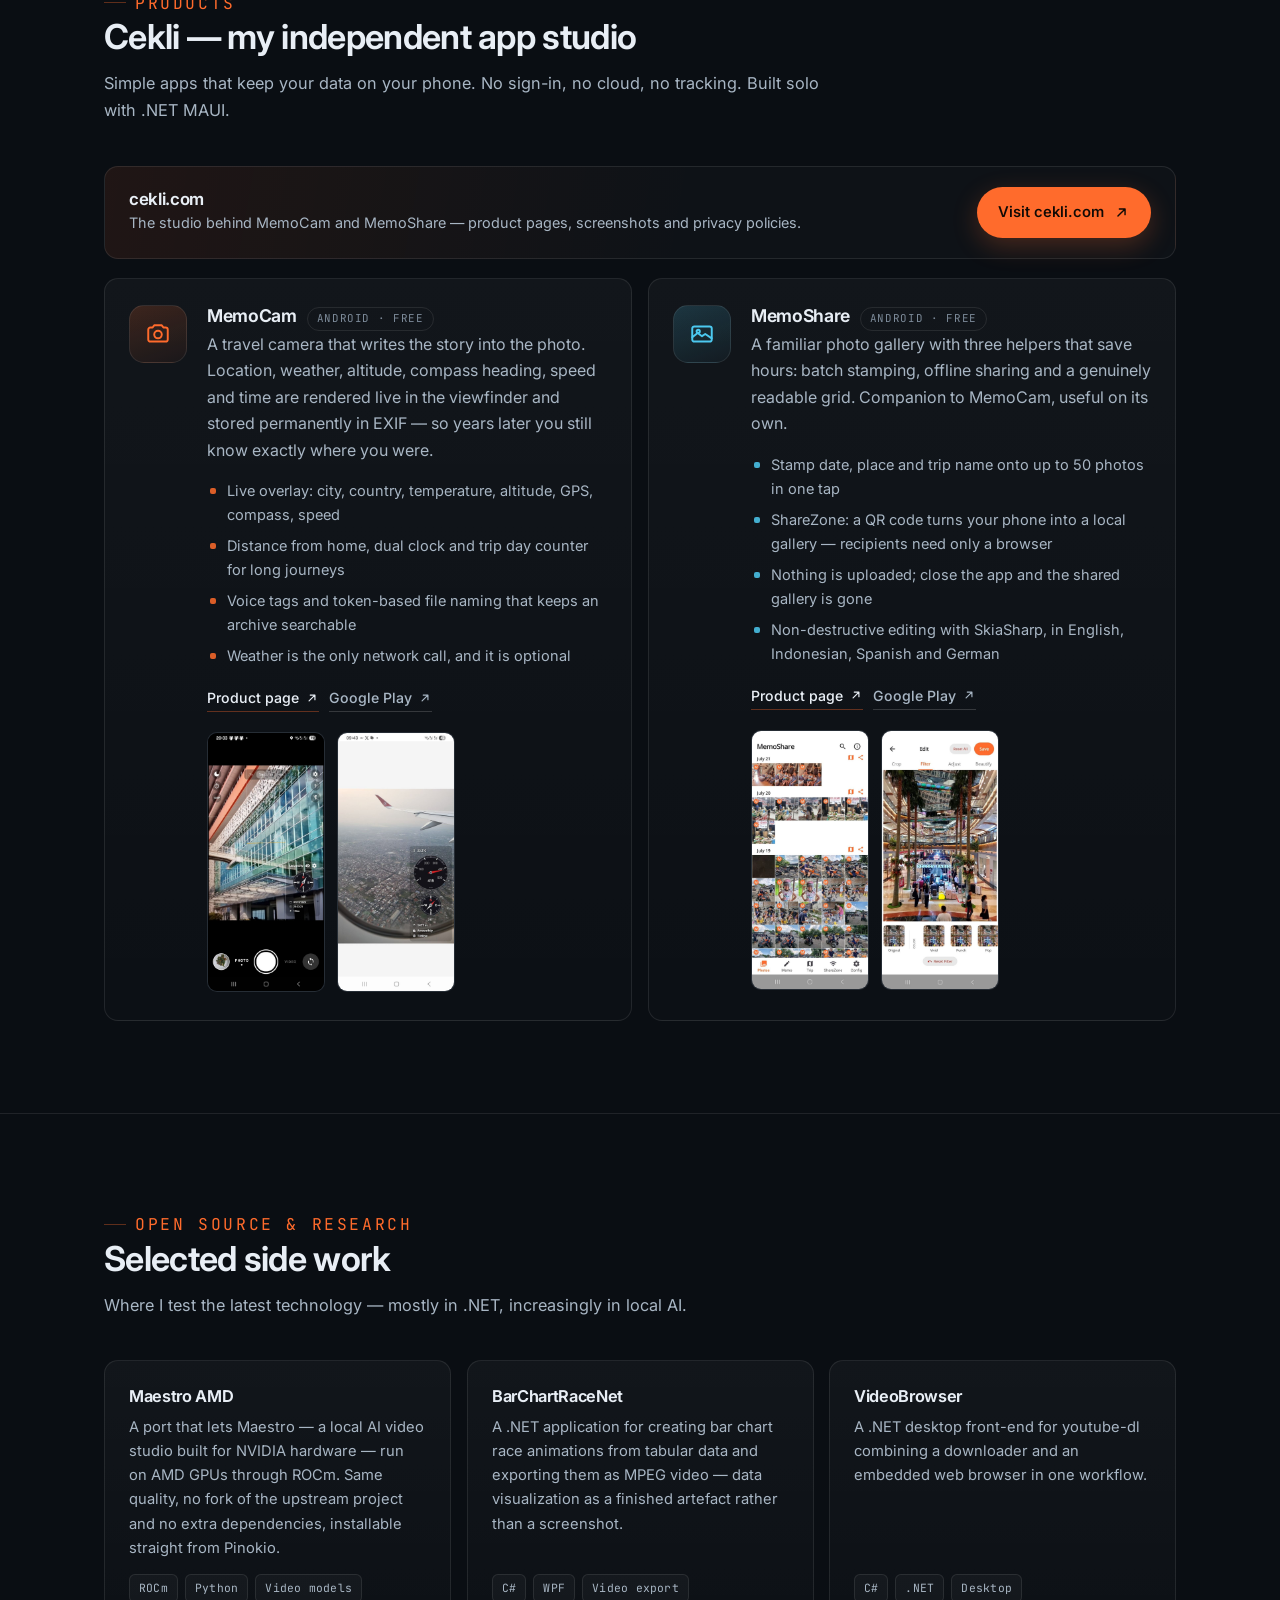
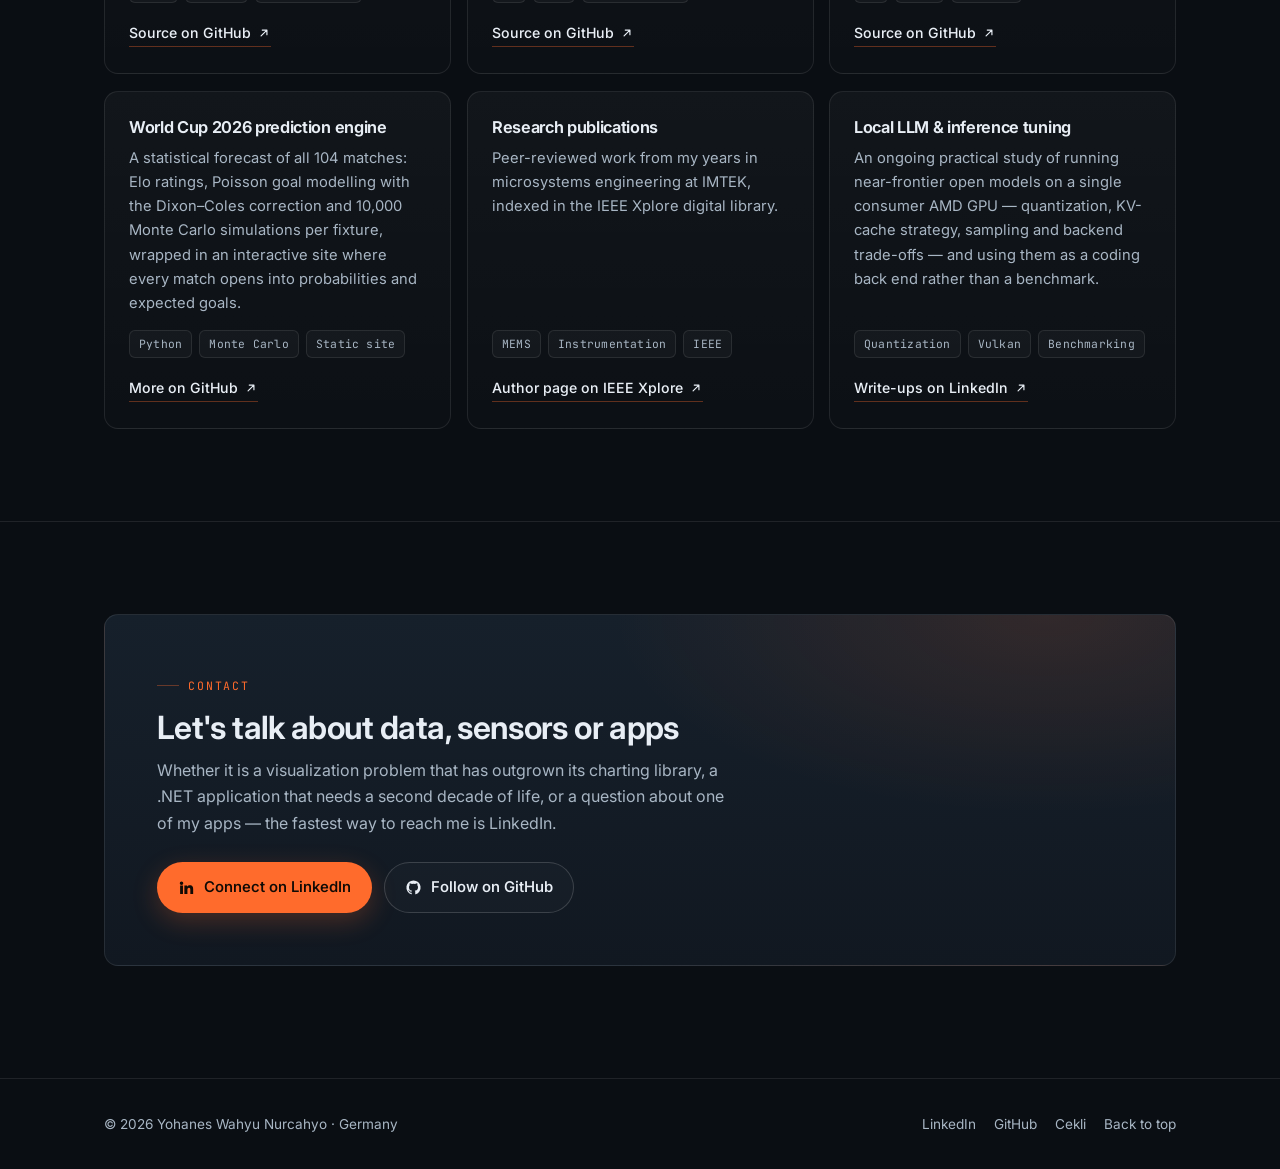
==== commit c9a80442: "Add fifth publication and use full name in header Adds the IEEE Sensors 2008 stress-sensor paper lis" ====
--- a/docs/index.html
+++ b/docs/index.html
@@ -58,7 +58,7 @@
   <div class="wrap">
     <a class="brand" href="#top" aria-label="Yohanes Wahyu Nurcahyo — home">
       <span class="brand-mark" aria-hidden="true">YN</span>
-      <span class="brand-text">Yohanes Nurcahyo<small>Software Engineer</small></span>
+      <span class="brand-text">Yohanes Wahyu Nurcahyo<small>Software Engineer</small></span>
     </a>
 
     <button class="nav-toggle" id="navToggle" aria-expanded="false" aria-controls="primaryNav" aria-label="Toggle navigation">
@@ -367,6 +367,16 @@
           </article>
 
           <article class="card pub alt">
+            <p class="pub-meta"><span class="pub-year">2008</span><span class="pill">Conference paper</span></p>
+            <h3>Design and characterization of in-plane silicon stress sensors with isotropic sensitivity</h3>
+            <p class="pub-venue">IEEE Sensors 2008</p>
+            <p>CMOS stress sensors built from eight-contact n-well resistors with equal sensitivity to both in-plane shear components, characterized with four-point bending and a new torsional bridge setup.</p>
+            <p class="pub-authors">M. Herrmann, P. Gieschke, <b>Y. Nurcahyo</b>, Z. Liu, J. G. Korvink, P. Ruther, O. Paul</p>
+            <div class="proj-link"><a class="link-inline" href="https://doi.org/10.1109/ICSENS.2008.4716738" target="_blank" rel="noopener">DOI 10.1109/ICSENS.2008.4716738
+              <svg viewBox="0 0 24 24" fill="none" stroke="currentColor" stroke-width="2" stroke-linecap="round" stroke-linejoin="round" aria-hidden="true"><path d="M7 17 17 7M9 7h8v8"/></svg></a></div>
+          </article>
+
+          <article class="card pub">
             <p class="pub-meta"><span class="pub-year">2007</span><span class="pill">Conference paper</span></p>
             <h3>Mechanical characterization of silicon nitride thin-films using microtensile specimens with integrated 2D diffraction gratings</h3>
             <p class="pub-venue">IEEE MEMS 2007 — 20th Int. Conference on Micro Electro Mechanical Systems</p>
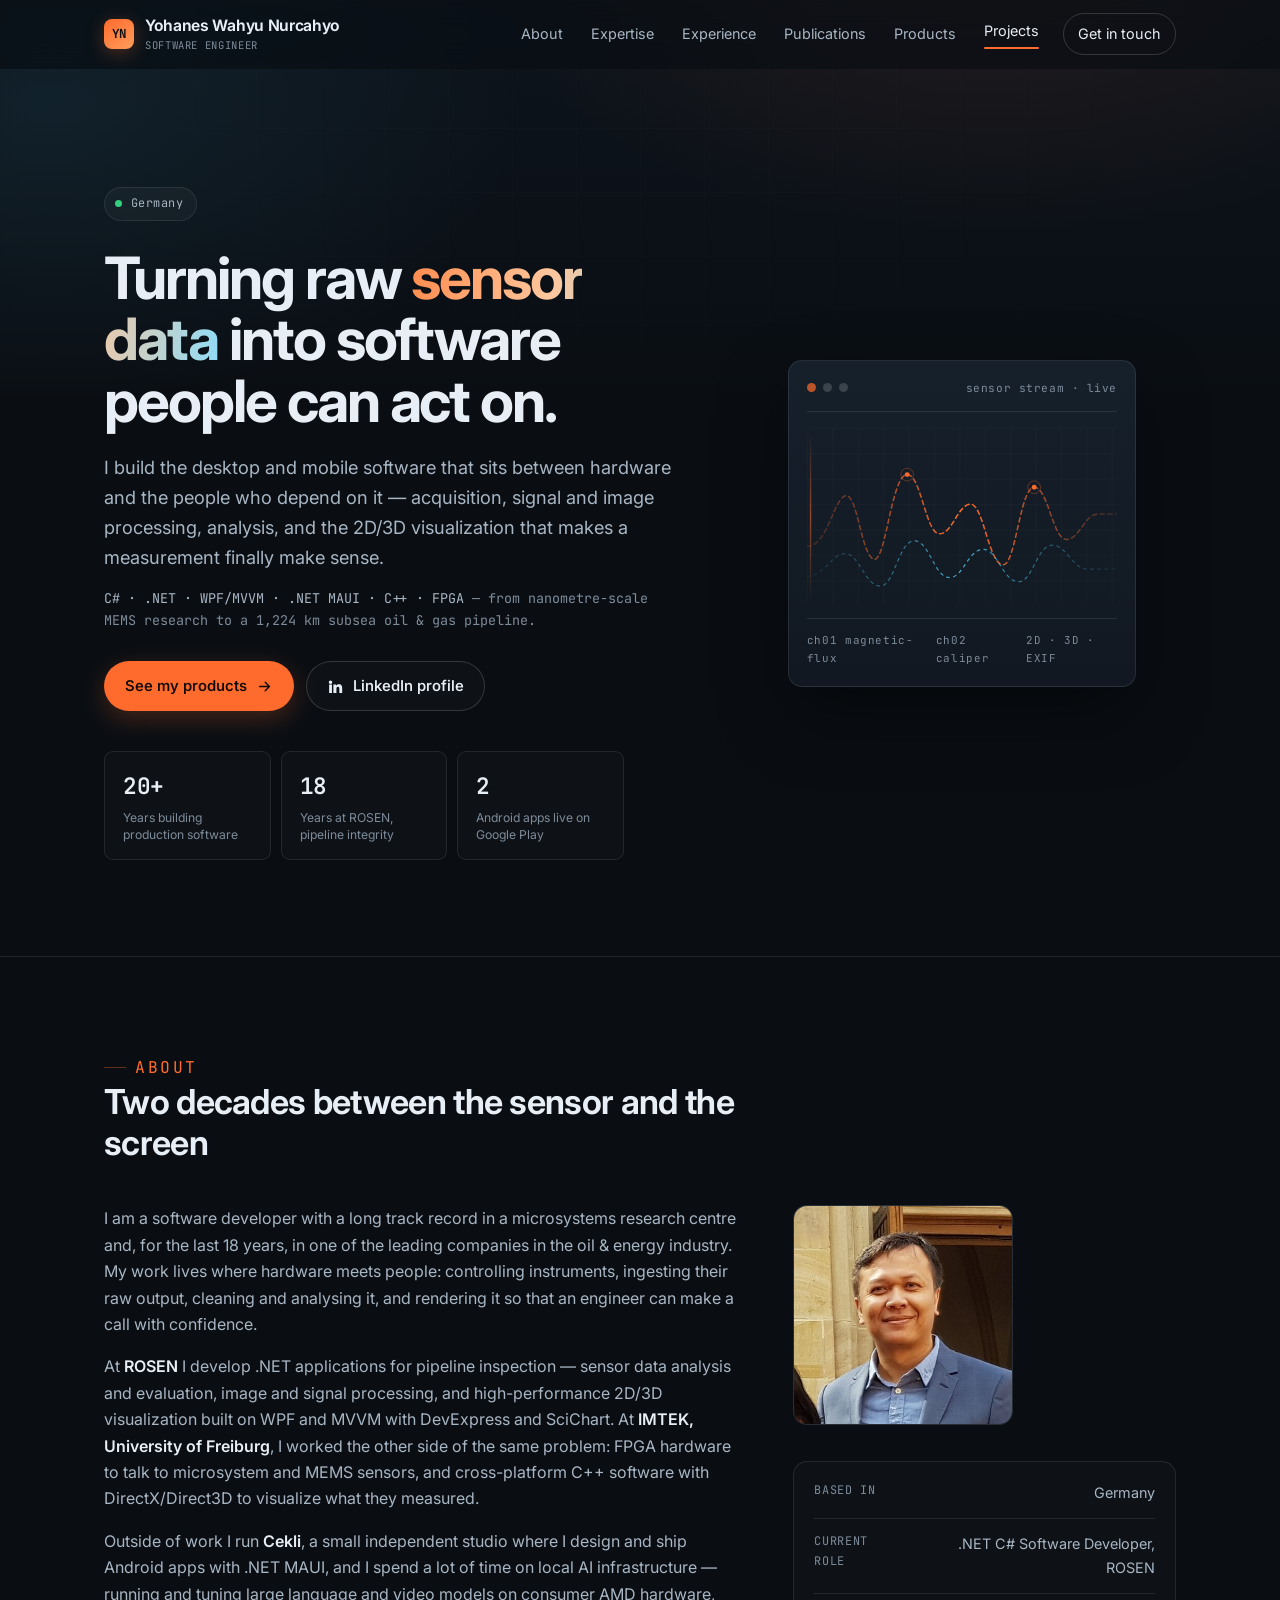
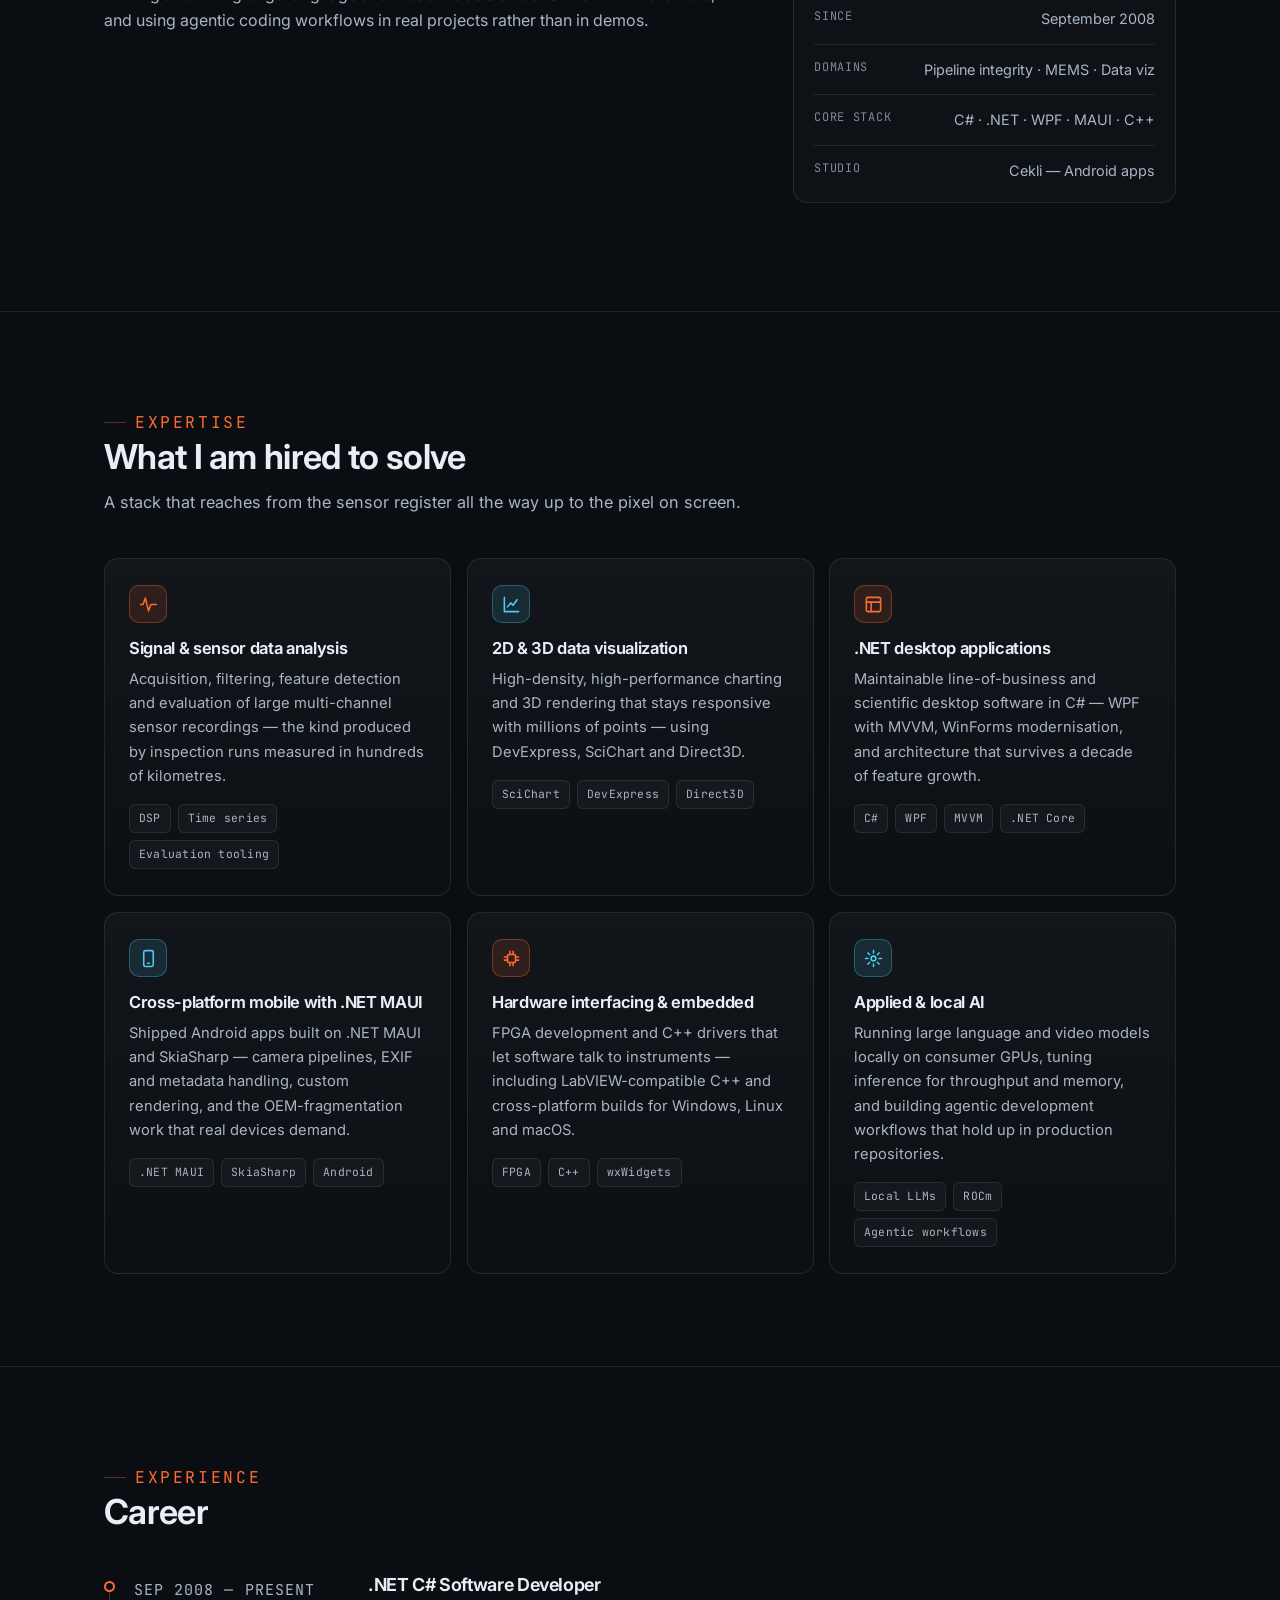
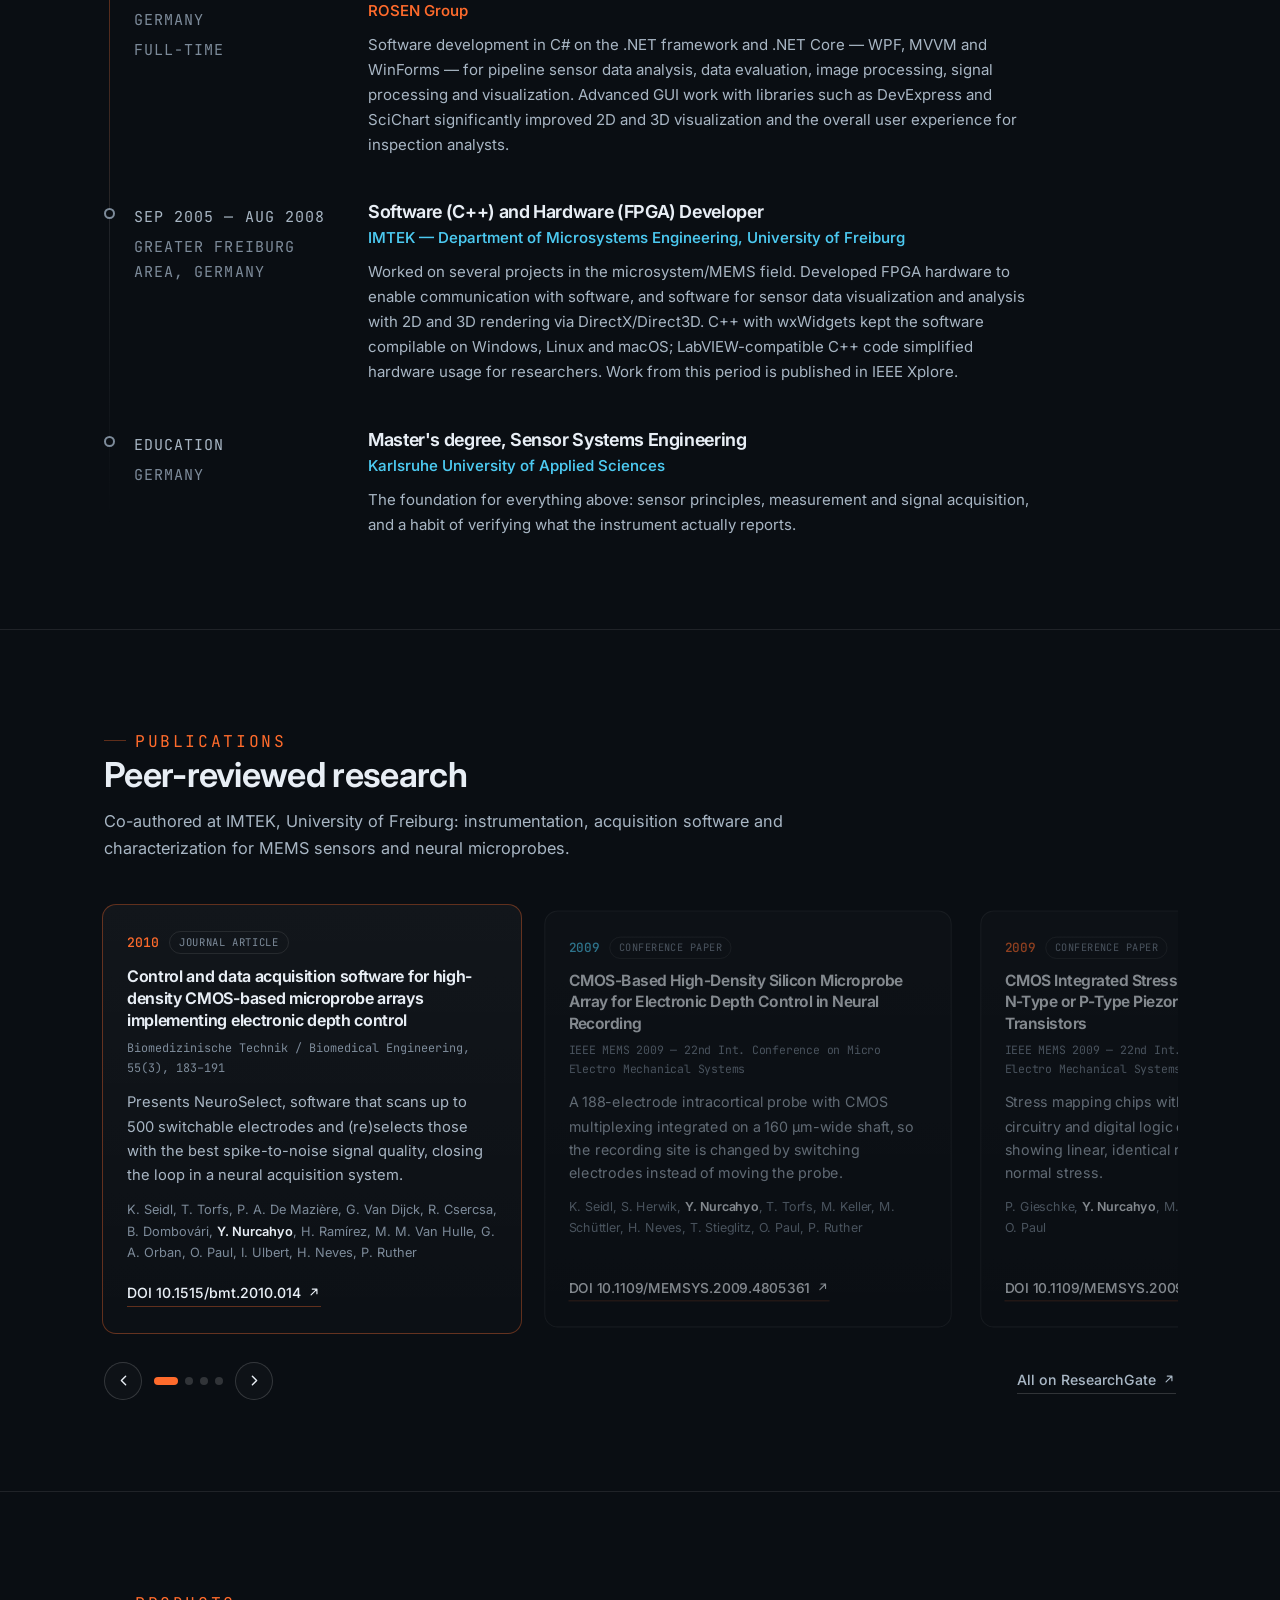
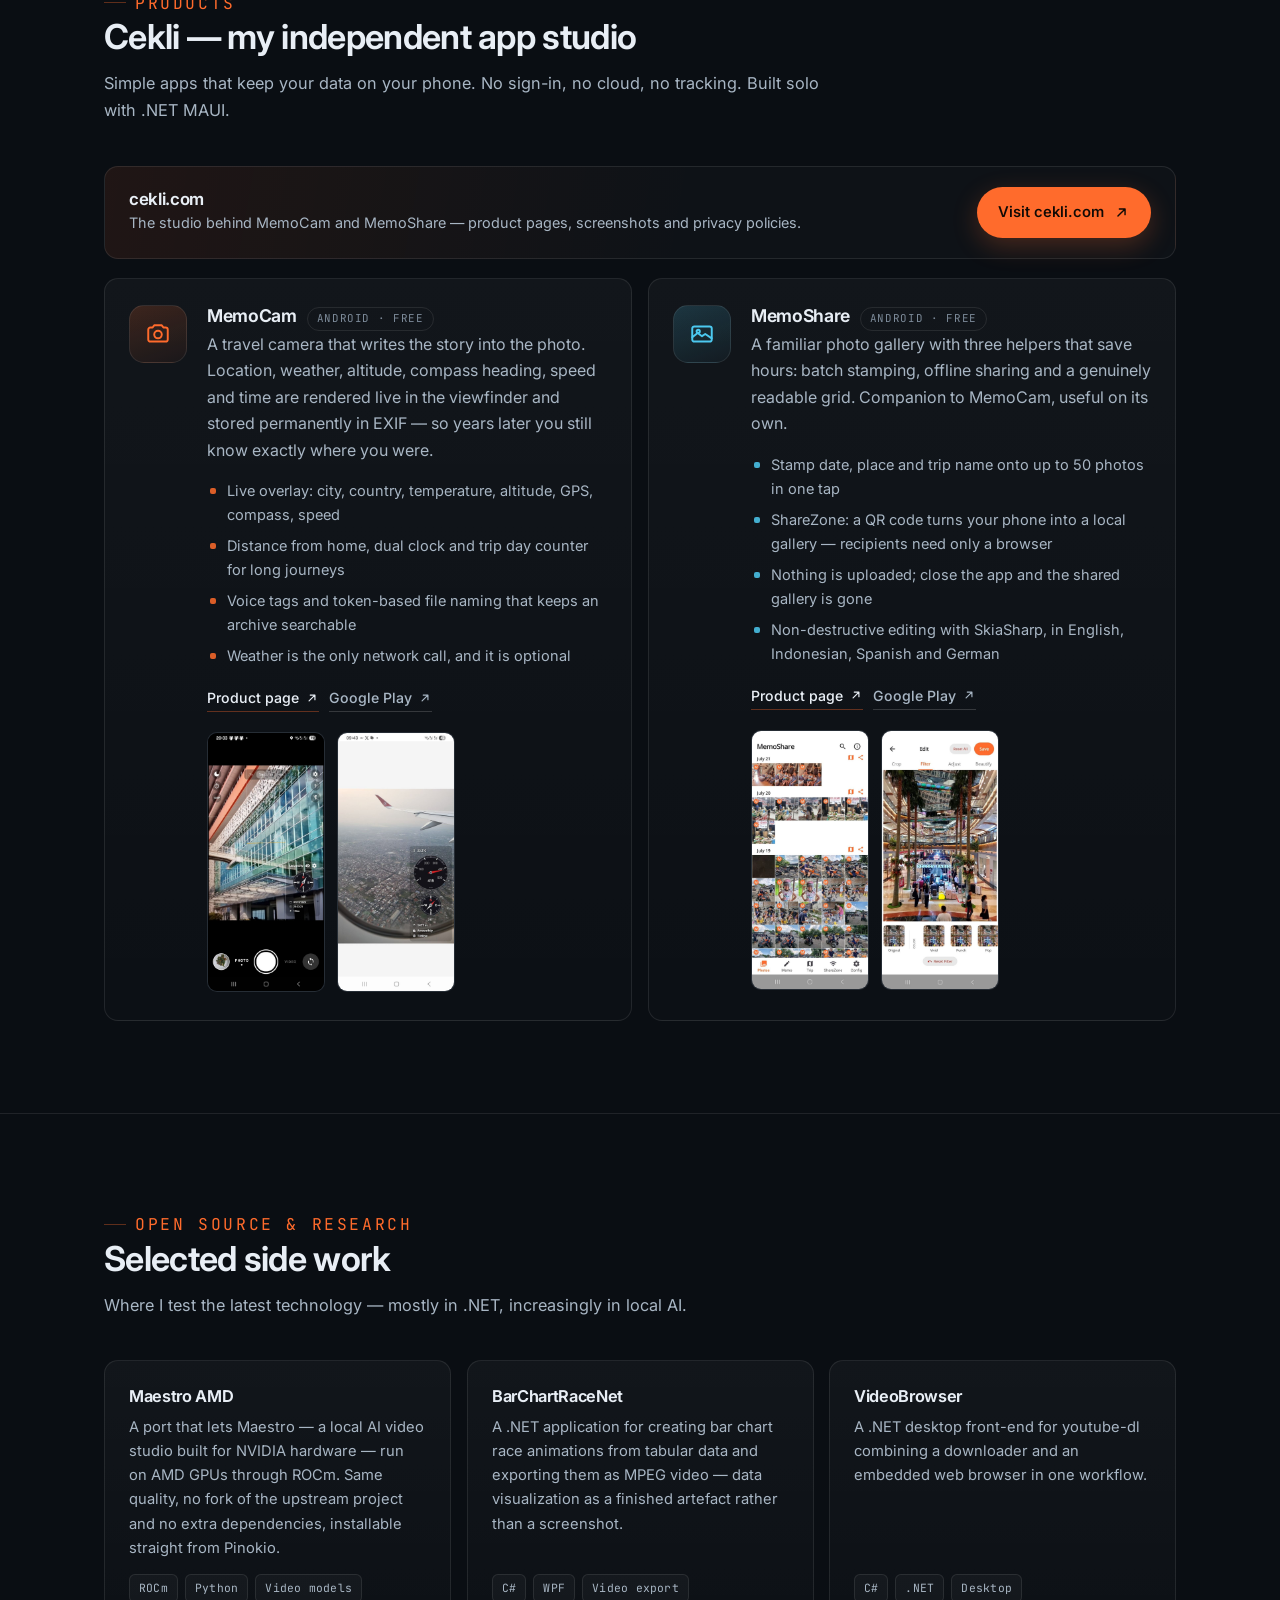
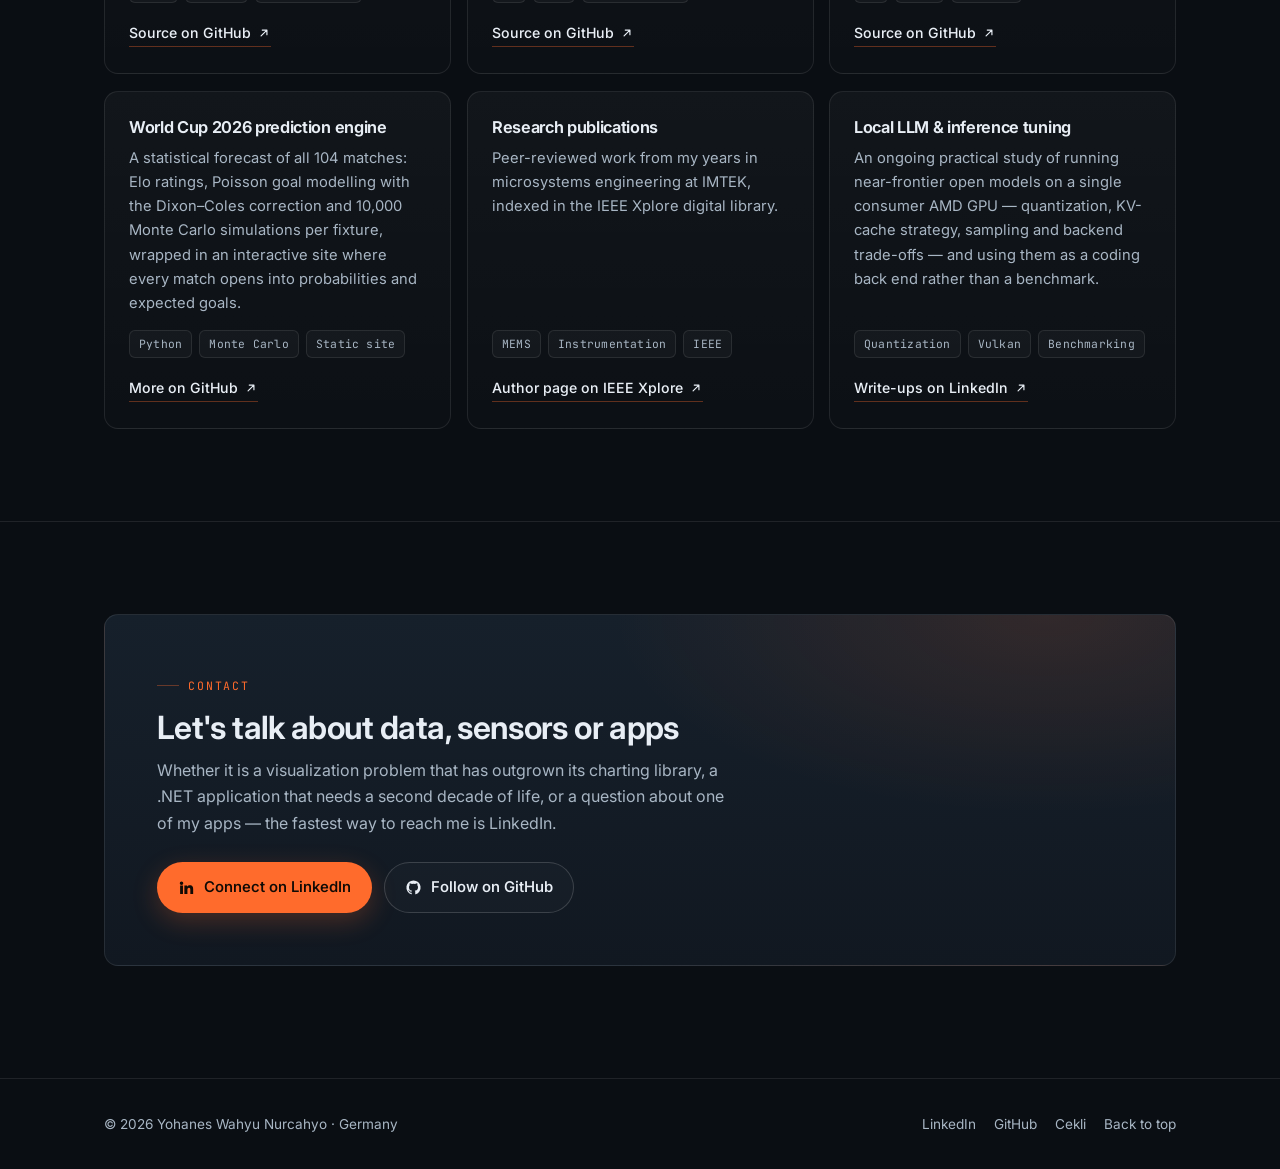
==== commit b9a8b803: "Correct education entry to Master's in Sensor Systems Engineering Co-Authored-By: Claude Opus 5 <nor" ====
--- a/docs/index.html
+++ b/docs/index.html
@@ -316,9 +316,9 @@
         <article class="tl-item past reveal">
           <p class="tl-meta"><span>Education</span><span>Germany</span></p>
           <div class="tl-body">
-            <h3>Studies in engineering &amp; computer science</h3>
+            <h3>Master's degree, Sensor Systems Engineering</h3>
             <p class="tl-org">Karlsruhe University of Applied Sciences</p>
-            <p>The foundation for everything above: systems thinking, numerical methods and a habit of verifying what the instrument actually reports.</p>
+            <p>The foundation for everything above: sensor principles, measurement and signal acquisition, and a habit of verifying what the instrument actually reports.</p>
           </div>
         </article>
       </div>
